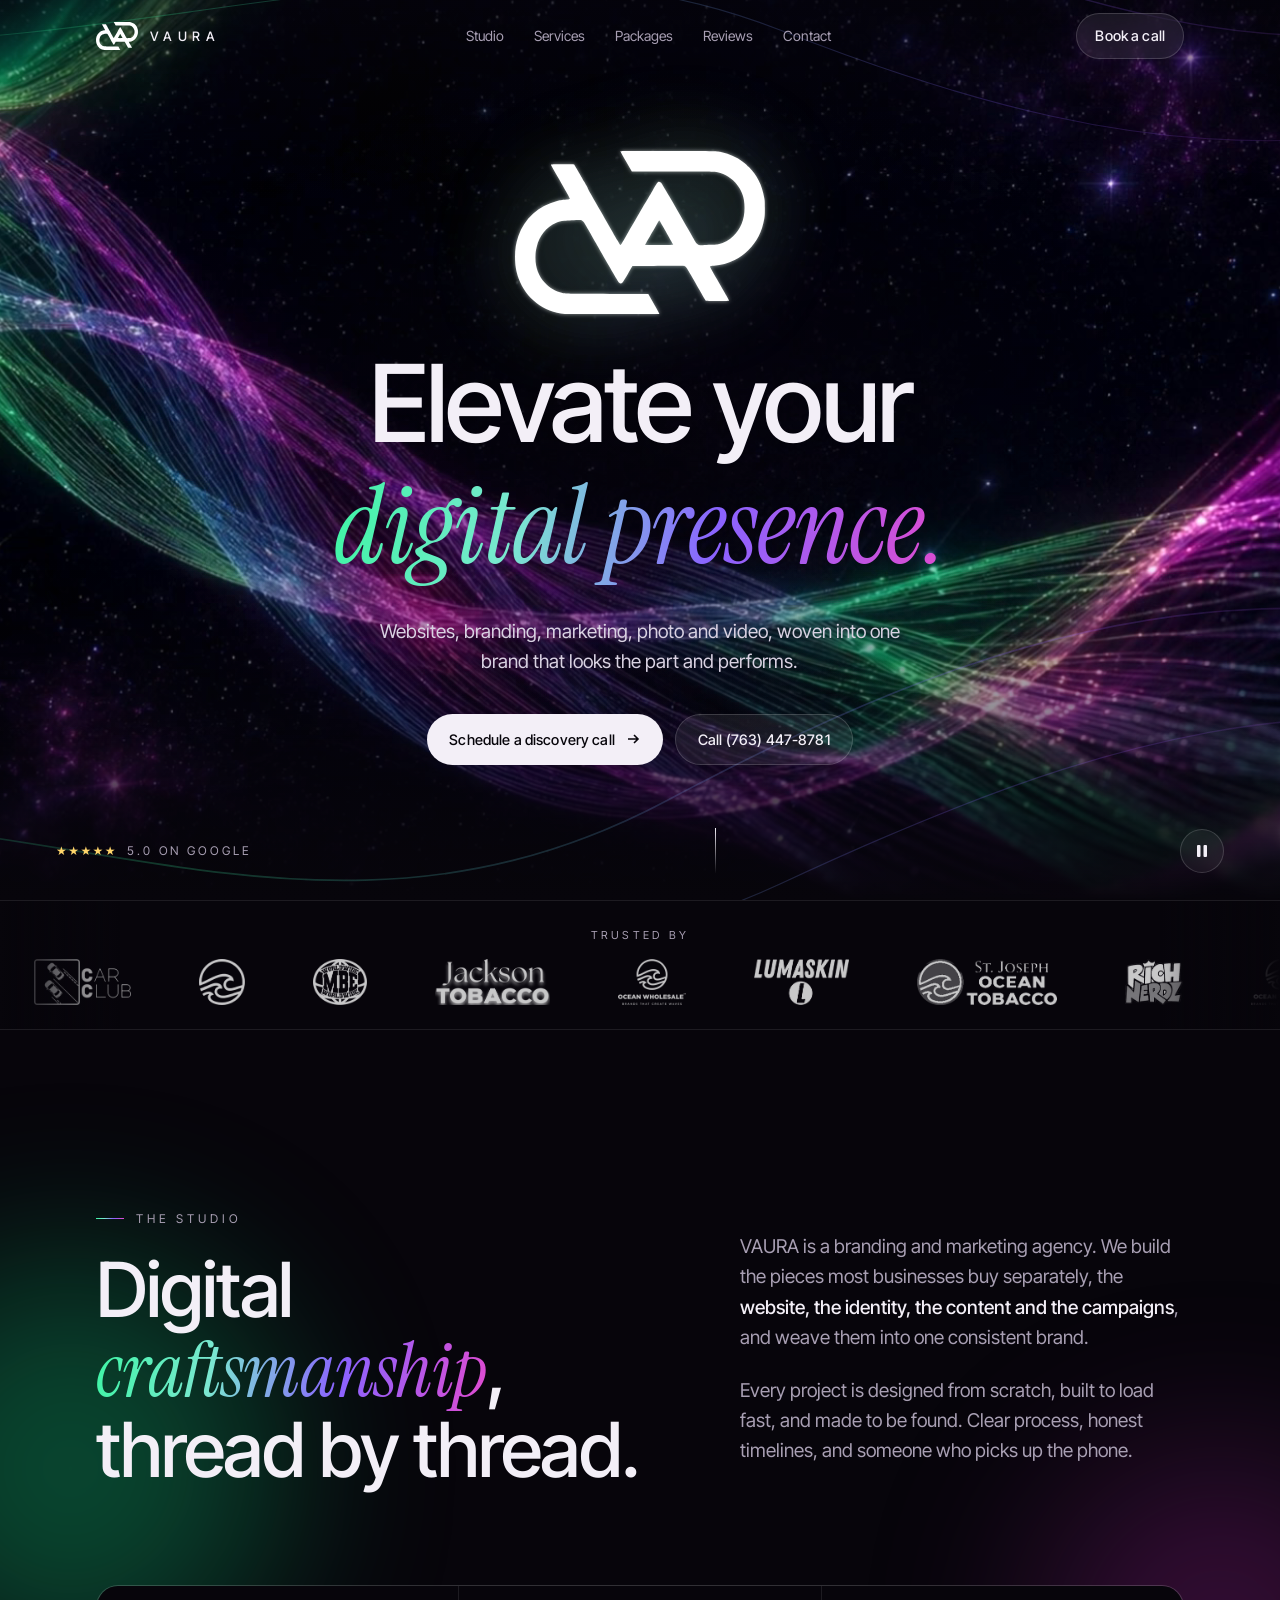
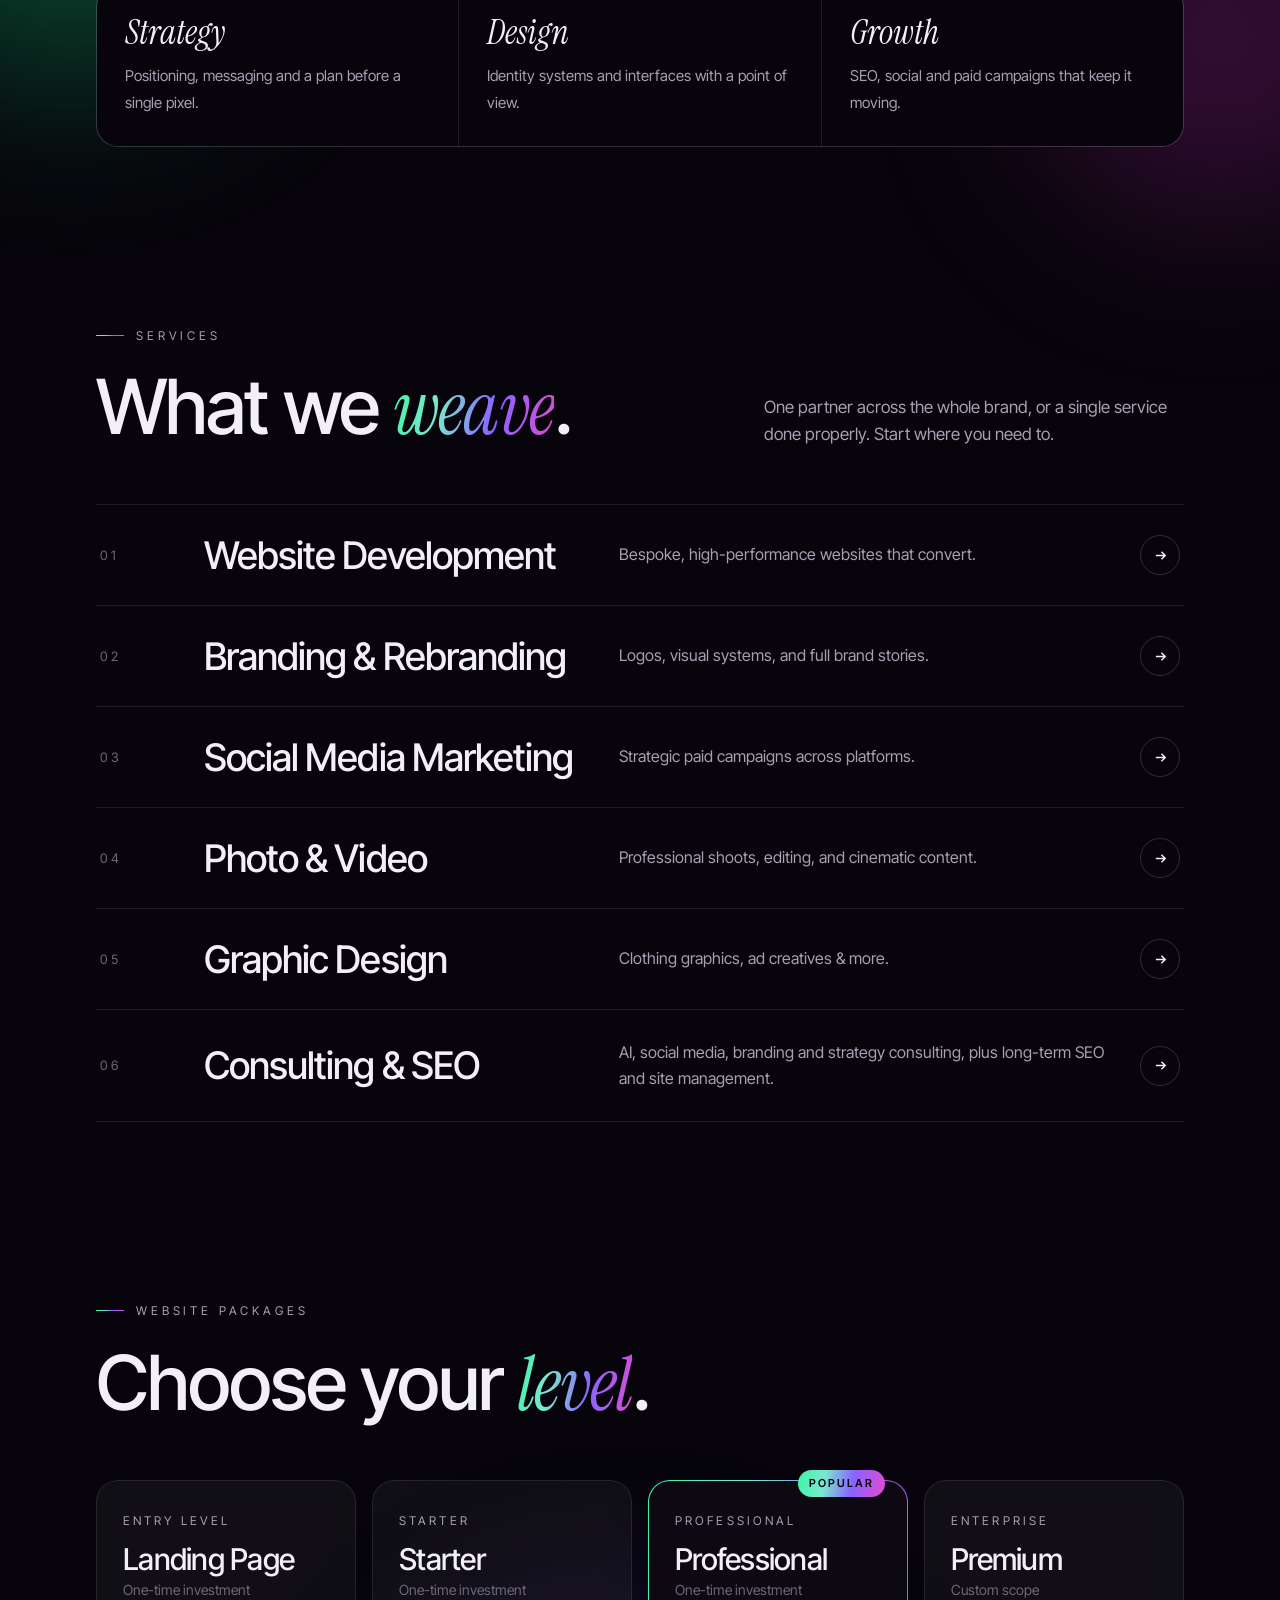
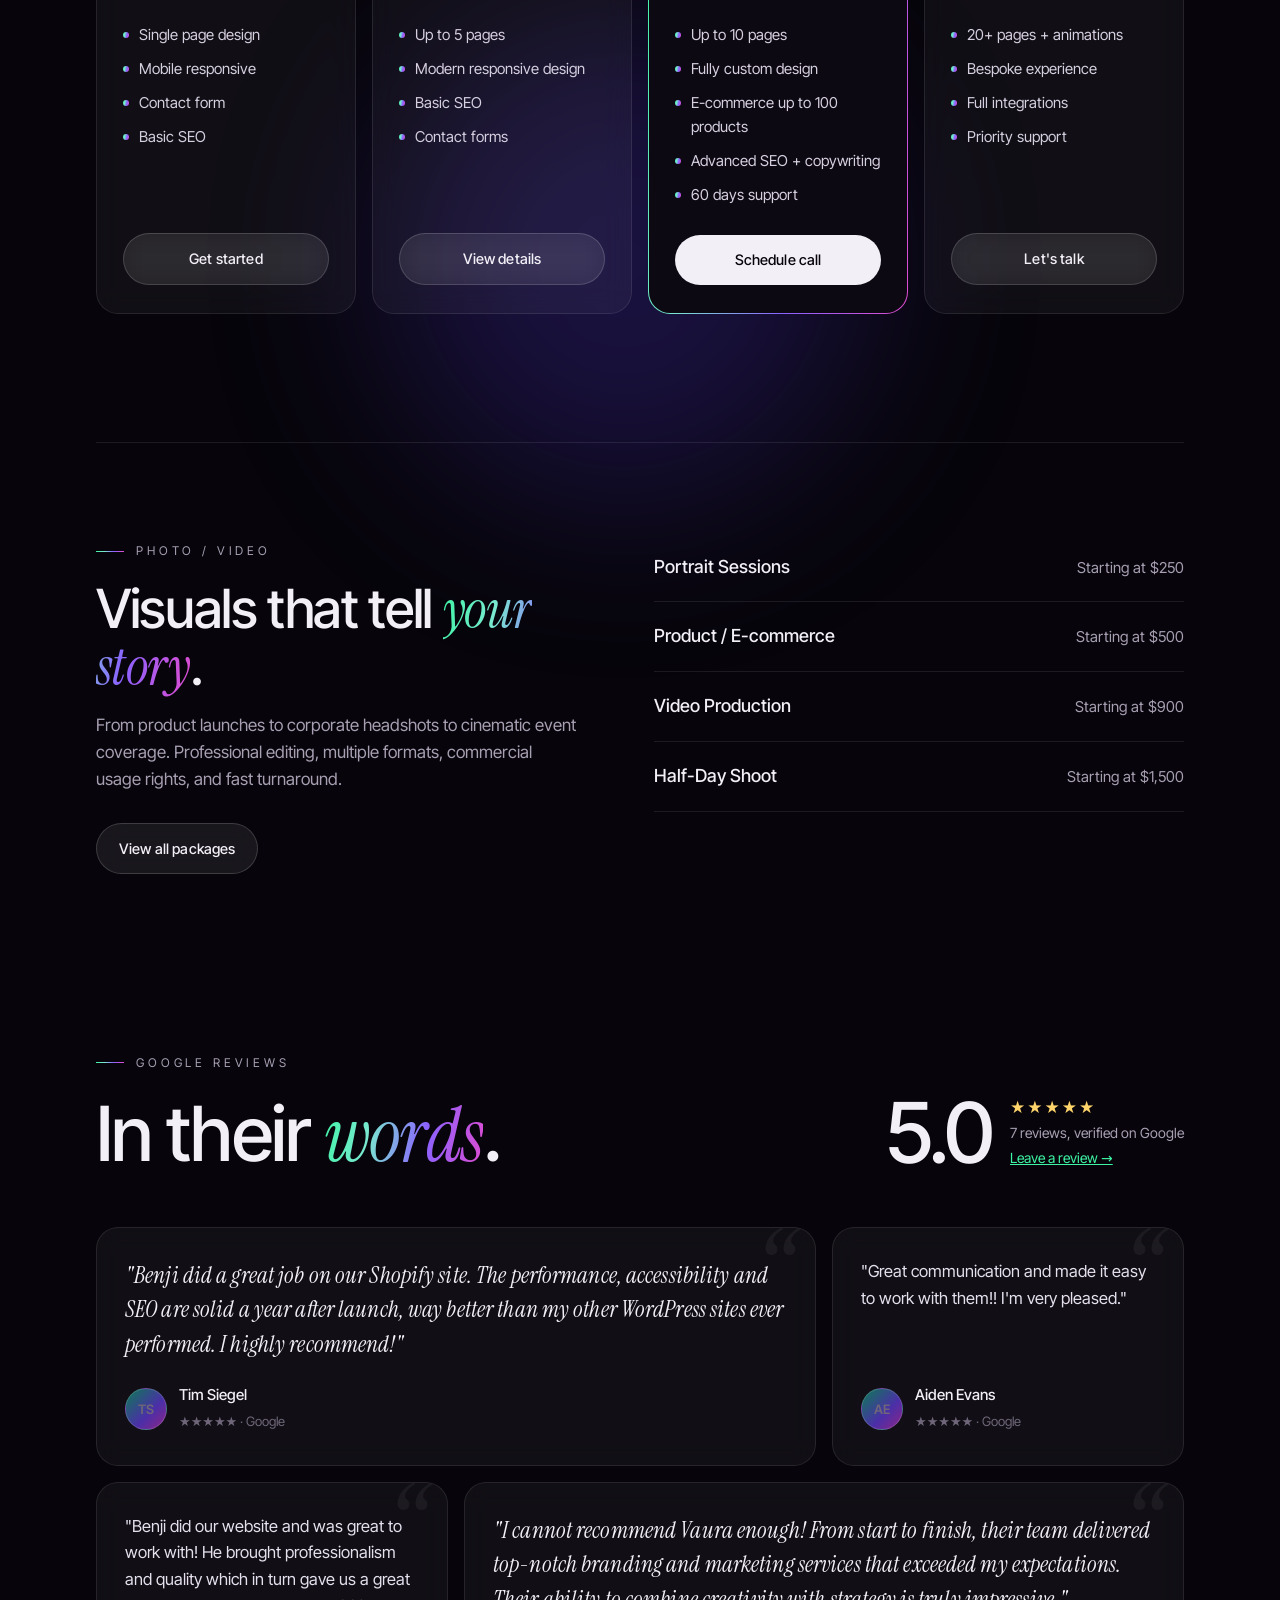
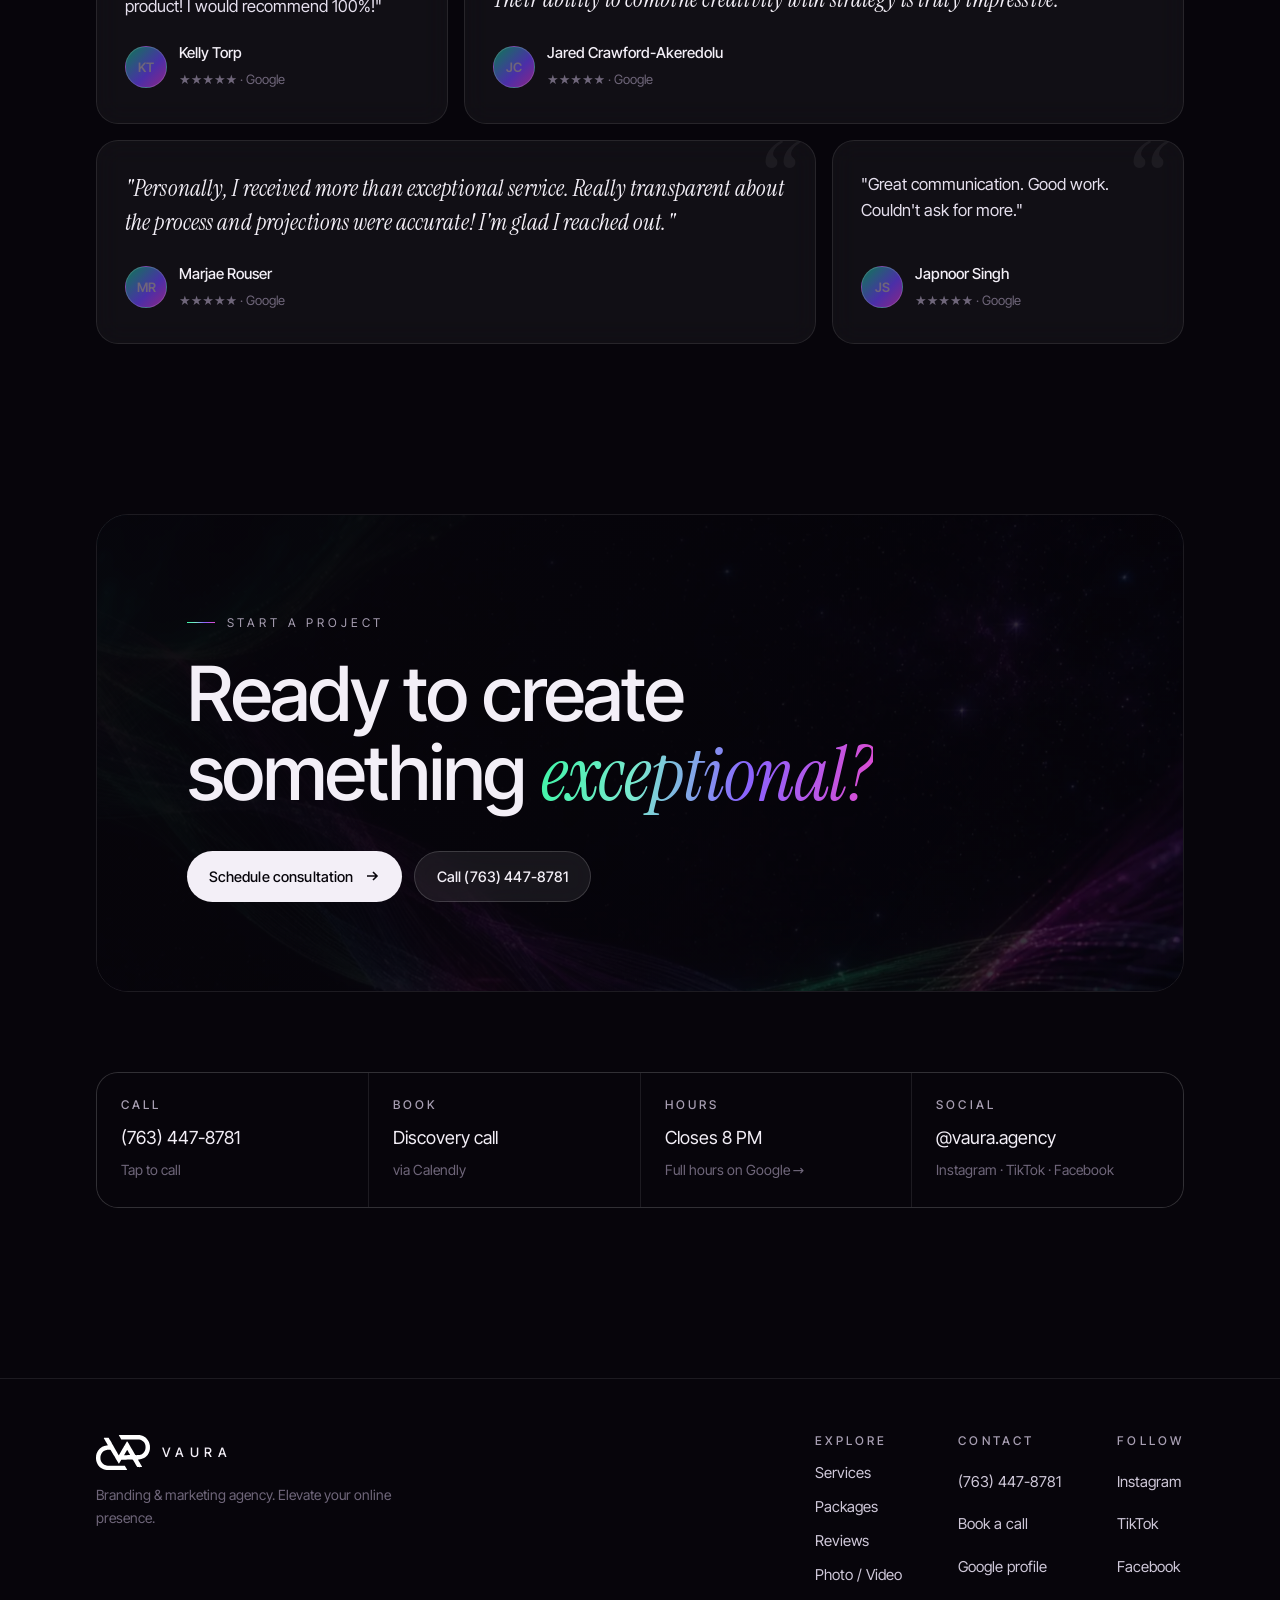
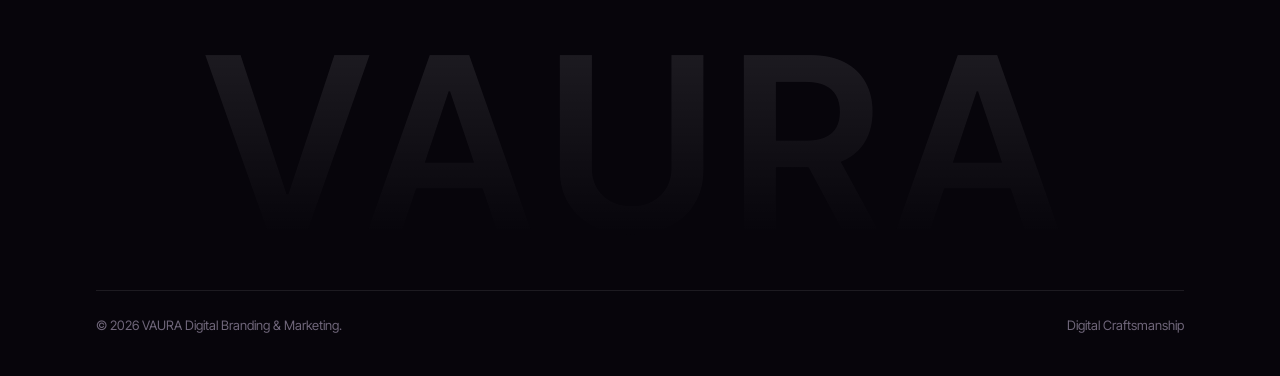
==== loom/index.html @ b0438e74 "Add VAURA loom concept at /loom (Higgsfield aurora-weave hero) New one-page concept: Kling 3.0 seaml" ====
<!doctype html>
<html lang="en">
<head>
<meta charset="utf-8">
<meta name="viewport" content="width=device-width, initial-scale=1, viewport-fit=cover">
<title>VAURA | Branding & Marketing Agency · Websites, Branding, Photo & Video</title>
<meta name="description" content="VAURA is a branding and marketing agency crafting premium websites, brand identities, social media marketing, photo and video. Rated 5.0 on Google. Book a discovery call.">
<link rel="canonical" href="https://vauraagency.com/loom/">
<meta name="robots" content="noindex, follow">
<meta name="theme-color" content="#07050b">
<meta name="color-scheme" content="dark">
<link rel="icon" href="favicon.svg" type="image/svg+xml">
<link rel="apple-touch-icon" href="assets/apple-touch-icon.png">

<meta property="og:type" content="website">
<meta property="og:site_name" content="VAURA">
<meta property="og:title" content="VAURA | Digital Craftsmanship">
<meta property="og:description" content="Websites, branding, marketing, photo and video, woven into one brand. Rated 5.0 on Google.">
<meta property="og:url" content="https://vauraagency.com/loom/">
<meta property="og:image" content="https://vauraagency.com/loom/assets/og.jpg">
<meta property="og:image:width" content="1200">
<meta property="og:image:height" content="630">
<meta property="og:image:alt" content="The VAURA monogram over threads of woven aurora light">
<meta name="twitter:card" content="summary_large_image">
<meta name="twitter:title" content="VAURA | Digital Craftsmanship">
<meta name="twitter:description" content="Websites, branding, marketing, photo and video, woven into one brand.">
<meta name="twitter:image" content="https://vauraagency.com/loom/assets/og.jpg">

<link rel="preload" as="image" href="assets/poster.webp" fetchpriority="high">
<link rel="preload" as="font" type="font/woff2" href="fonts/inter-tight-latin-500-normal.woff2" crossorigin>
<link rel="preload" as="font" type="font/woff2" href="fonts/instrument-serif-latin-400-italic.woff2" crossorigin>

<script type="application/ld+json">
{
  "@context": "https://schema.org",
  "@type": "ProfessionalService",
  "name": "VAURA | Branding & Marketing Agency",
  "alternateName": "VAURA Digital Craftsmanship",
  "url": "https://vauraagency.com/",
  "image": "https://vauraagency.com/loom/assets/og.jpg",
  "logo": "https://vauraagency.com/loom/assets/mark.svg",
  "telephone": "+1-763-447-8781",
  "description": "Branding and marketing agency: website development, branding and rebranding, social media marketing, photo and video, and consulting.",
  "aggregateRating": { "@type": "AggregateRating", "ratingValue": "5.0", "reviewCount": "7" },
  "sameAs": [
    "https://www.instagram.com/vaura.agency",
    "https://www.facebook.com/vaura.agency",
    "https://www.tiktok.com/@vaura.agency"
  ],
  "hasOfferCatalog": {
    "@type": "OfferCatalog",
    "name": "Services",
    "itemListElement": [
      {"@type":"Offer","itemOffered":{"@type":"Service","name":"Website Development"}},
      {"@type":"Offer","itemOffered":{"@type":"Service","name":"Branding & Rebranding"}},
      {"@type":"Offer","itemOffered":{"@type":"Service","name":"Social Media Marketing"}},
      {"@type":"Offer","itemOffered":{"@type":"Service","name":"Photo & Video"}},
      {"@type":"Offer","itemOffered":{"@type":"Service","name":"Consulting (AI, Social Media, Branding, Strategy)"}}
    ]
  }
}
</script>

<style>
@font-face{font-family:"Inter Tight";font-style:normal;font-weight:300;font-display:swap;src:url(fonts/inter-tight-latin-300-normal.woff2) format("woff2")}
@font-face{font-family:"Inter Tight";font-style:normal;font-weight:400;font-display:swap;src:url(fonts/inter-tight-latin-400-normal.woff2) format("woff2")}
@font-face{font-family:"Inter Tight";font-style:normal;font-weight:500;font-display:swap;src:url(fonts/inter-tight-latin-500-normal.woff2) format("woff2")}
@font-face{font-family:"Inter Tight";font-style:normal;font-weight:600;font-display:swap;src:url(fonts/inter-tight-latin-600-normal.woff2) format("woff2")}
@font-face{font-family:"Instrument Serif";font-style:italic;font-weight:400;font-display:swap;src:url(fonts/instrument-serif-latin-400-italic.woff2) format("woff2")}
:root{
  --ink:#07050b;
  --ink-2:#0d0912;
  --plum:#1b0c22;
  --line:rgba(255,255,255,.09);
  --line-2:rgba(255,255,255,.16);
  --glass:rgba(255,255,255,.045);
  --glass-2:rgba(255,255,255,.075);
  --text:#f3eff7;
  --muted:#a89fb3;
  --dim:#6f667a;
  --green:#3df5a4;
  --green-deep:#0fbf74;
  --magenta:#e04bd0;
  --violet:#8a63ff;
  --weave:linear-gradient(100deg,var(--green) 0%,#7ae8d0 30%,var(--violet) 62%,var(--magenta) 100%);
  --sans:"Inter Tight",system-ui,-apple-system,"Segoe UI",sans-serif;
  --serif:"Instrument Serif",Georgia,serif;
  --r:22px;
  --pad:clamp(16px,4.5vw,56px);
  --max:1200px;
  --ease:cubic-bezier(.2,.7,.1,1);
}
*,*::before,*::after{box-sizing:border-box}
html{-webkit-text-size-adjust:100%;scroll-behavior:smooth;overflow-x:clip}
body{margin:0;background:var(--ink);color:var(--text);font-family:var(--sans);font-size:17px;line-height:1.6;overflow-x:hidden;-webkit-font-smoothing:antialiased}
img,svg,video{display:block;max-width:100%}
a{color:inherit}
:focus-visible{outline:2px solid var(--green);outline-offset:3px;border-radius:6px}
.skip{position:absolute;left:-999px;top:8px;background:var(--text);color:var(--ink);padding:10px 14px;border-radius:10px;z-index:100}
.skip:focus{left:8px}
.wrap{max-width:var(--max);margin:0 auto;padding:0 var(--pad)}
.eyebrow{font-size:12px;letter-spacing:.32em;text-transform:uppercase;color:var(--muted);display:inline-flex;align-items:center;gap:12px}
.eyebrow::before{content:"";width:28px;height:1px;background:var(--weave)}
h1,h2,h3{font-weight:500;letter-spacing:-.025em;line-height:1.04;margin:0}
h2{font-size:clamp(38px,6vw,76px)}
em.s{font-family:var(--serif);font-style:italic;font-weight:400;letter-spacing:-.01em}
.grad{background:var(--weave);-webkit-background-clip:text;background-clip:text;color:transparent}

/* ---------- nav ---------- */
.nav{position:fixed;inset:0 0 auto;z-index:50;transition:background .4s,backdrop-filter .4s,border-color .4s;border-bottom:1px solid transparent}
.nav.solid{background:rgba(7,5,11,.62);backdrop-filter:blur(18px) saturate(140%);-webkit-backdrop-filter:blur(18px) saturate(140%);border-color:var(--line)}
.nav .wrap{display:flex;align-items:center;justify-content:space-between;height:72px}
.brand{display:flex;align-items:center;gap:12px;text-decoration:none}
.brand img{width:42px;height:auto}
.brand span{font-size:13px;letter-spacing:.42em;font-weight:500}
.nav ul{display:flex;gap:30px;list-style:none;margin:0;padding:0}
.nav ul a{text-decoration:none;font-size:14px;color:var(--muted);transition:color .2s}
.nav ul a:hover{color:var(--text)}
.btn{display:inline-flex;align-items:center;gap:10px;padding:13px 22px;border-radius:999px;text-decoration:none;font-size:14.5px;font-weight:500;letter-spacing:.01em;transition:transform .3s var(--ease),box-shadow .3s,background .3s;white-space:nowrap;min-height:44px}
.btn-solid{background:var(--text);color:var(--ink)}
.btn-solid:hover{transform:translateY(-2px);box-shadow:0 10px 40px -10px rgba(61,245,164,.6)}
.btn-glass{background:var(--glass-2);border:1px solid var(--line-2);backdrop-filter:blur(12px);-webkit-backdrop-filter:blur(12px)}
.btn-glass:hover{background:rgba(255,255,255,.12);transform:translateY(-2px)}
.btn svg{width:16px;height:16px}
.nav .btn{padding:10px 18px}
@media (max-width:860px){.nav ul{display:none}}

/* ---------- hero ---------- */
.hero{position:relative;height:100svh;min-height:620px;overflow:hidden;isolation:isolate}
.layer{position:absolute;inset:0;will-change:transform}
.layer-back{inset:-12% 0 -12% 0}
.layer-back video,.layer-back .poster{transition:opacity 1.2s;position:absolute;inset:0;width:100%;height:100%;object-fit:cover}
.layer-back .poster{transition:opacity 1.2s;background:#07050b url(assets/poster.webp) center/cover no-repeat}
.hero::after{content:"";position:absolute;inset:0;z-index:2;pointer-events:none;
  background:
   radial-gradient(ellipse 60% 55% at 50% 46%,rgba(7,5,11,.55),transparent 70%),
   linear-gradient(180deg,rgba(7,5,11,.55) 0%,transparent 22%,transparent 62%,var(--ink) 100%)}
.layer-front{z-index:3;pointer-events:none;inset:-20% -5%}
.layer-front svg{width:100%;height:100%;mix-blend-mode:screen}
.layer-front path{fill:none;stroke-linecap:round}
.layer-front .base{opacity:.22}
.layer-front .pulse{stroke-dasharray:70 1930;animation:flow 14s linear infinite;opacity:.9}
.layer-front .pulse:not(.core){opacity:.55}
@keyframes flow{from{stroke-dashoffset:2000}to{stroke-dashoffset:0}}
.layer-mid{z-index:4;display:grid;place-items:center;text-align:center;padding:96px var(--pad) 80px}
.hero-inner{max-width:900px}
.mark{width:clamp(150px,22vw,250px);margin:0 auto 34px;filter:drop-shadow(0 0 40px rgba(122,232,208,.25)) drop-shadow(0 0 2px rgba(255,255,255,.6))}
.mark path{fill:#fff}
.hero h1{font-size:clamp(46px,8.4vw,112px);font-weight:500}
.hero h1 .line{display:block;overflow:hidden;padding-bottom:.08em}
.hero h1 .line>span{display:inline-block;transform:translateY(105%);animation:rise 1.2s var(--ease) forwards}
.hero h1 .line:nth-child(2)>span{animation-delay:.14s}
@keyframes rise{to{transform:none}}
.hero p.lede{margin:26px auto 36px;max-width:560px;color:#d9d2e2;font-size:clamp(16px,1.6vw,19px);opacity:0;animation:fade 1s .6s var(--ease) forwards}
.hero .ctas{display:flex;gap:12px;justify-content:center;flex-wrap:wrap;opacity:0;animation:fade 1s .8s var(--ease) forwards}
.mark{opacity:0;animation:fade 1.4s .1s var(--ease) forwards}
@keyframes fade{from{opacity:0;transform:translateY(14px)}to{opacity:1;transform:none}}
.hero-meta{position:absolute;z-index:5;left:0;right:0;bottom:26px;display:flex;justify-content:space-between;align-items:center;padding:0 var(--pad);font-size:12px;letter-spacing:.24em;text-transform:uppercase;color:var(--muted)}
.rating-chip{display:inline-flex;gap:10px;align-items:center;text-decoration:none}
.stars{color:#ffd56b;letter-spacing:.12em}
.vtoggle{background:var(--glass);border:1px solid var(--line-2);color:var(--text);border-radius:999px;width:44px;height:44px;display:grid;place-items:center;cursor:pointer;backdrop-filter:blur(10px);-webkit-backdrop-filter:blur(10px)}
.vtoggle svg{width:14px;height:14px}
.scrollcue{width:1px;height:46px;background:linear-gradient(var(--text),transparent);animation:cue 2.4s ease-in-out infinite;transform-origin:top}
@keyframes cue{0%{transform:scaleY(0)}50%{transform:scaleY(1)}100%{transform:scaleY(1);opacity:0}}
@media (max-width:640px){.hero-meta .scrollcue{display:none}}

/* ---------- marquee ---------- */
.partners{border-block:1px solid var(--line);padding:26px 0 24px;overflow:hidden;position:relative}
.partners::before,.partners::after{content:"";position:absolute;top:0;bottom:0;width:120px;z-index:2}
.partners::before{left:0;background:linear-gradient(90deg,var(--ink),transparent)}
.partners::after{right:0;background:linear-gradient(-90deg,var(--ink),transparent)}
.track{display:flex;width:max-content;animation:marq 42s linear infinite}
.track img{height:46px;width:auto;margin:0 34px;opacity:.78;transition:opacity .3s;flex:none}
.track img:hover{opacity:1}
.track .dup{display:flex;align-items:center}
.track{align-items:center}
@media (max-width:640px){.track img{height:34px;margin:0 22px}}
@keyframes marq{to{transform:translateX(-50%)}}
.partners .label{display:block;text-align:center;margin-bottom:14px;font-size:11px;letter-spacing:.3em;text-transform:uppercase;color:var(--muted);z-index:3}

/* ---------- sections ---------- */
section{position:relative;overflow-x:clip}
.sec{padding:clamp(96px,14vw,170px) 0}
.orb{position:absolute;border-radius:50%;filter:blur(90px);opacity:.35;pointer-events:none;z-index:-1;will-change:transform}
.orb.g{background:var(--green-deep)}
.orb.m{background:#8b1f86}
.orb.v{background:#3d2a9e}

.about-grid{display:grid;grid-template-columns:1.25fr 1fr;gap:clamp(40px,7vw,110px);align-items:end}
.about h2{margin-top:22px}
.about p{color:var(--muted);font-size:clamp(17px,1.5vw,19px);margin:0 0 22px}
.about p strong{color:var(--text);font-weight:500}
.pillars{display:grid;grid-template-columns:repeat(3,1fr);gap:1px;background:var(--line);border:1px solid var(--line);border-radius:var(--r);overflow:hidden;margin-top:clamp(56px,8vw,96px)}
.pillar{background:var(--ink);padding:30px 28px}
.pillar b{display:block;font-family:var(--serif);font-style:italic;font-weight:400;font-size:34px;line-height:1;margin-bottom:12px}
.pillar span{color:var(--muted);font-size:15px}
@media (max-width:860px){.about-grid{grid-template-columns:1fr}.pillars{grid-template-columns:1fr}}

/* services */
.svc-head{display:flex;justify-content:space-between;align-items:end;gap:30px;flex-wrap:wrap;margin-bottom:56px}
.svc-head p{max-width:420px;color:var(--muted);margin:0}
.svc-list{list-style:none;margin:0;padding:0;border-top:1px solid var(--line)}
.svc{display:grid;grid-template-columns:80px 1.1fr 1.4fr 40px;gap:24px;align-items:center;padding:30px 4px;border-bottom:1px solid var(--line);position:relative;transition:padding .45s var(--ease)}
.svc::before{content:"";position:absolute;inset:0;background:linear-gradient(90deg,rgba(61,245,164,.08),rgba(138,99,255,.06),rgba(224,75,208,.08));opacity:0;transition:opacity .45s}
.svc:hover::before{opacity:1}
.svc:hover{padding-left:18px}
.svc .n{font-size:13px;color:var(--dim);letter-spacing:.2em}
.svc h3{font-size:clamp(24px,3vw,38px)}
.svc p{margin:0;color:var(--muted);font-size:16px}
.svc .ar{width:40px;height:40px;border-radius:50%;border:1px solid var(--line-2);display:grid;place-items:center;transition:background .3s,transform .45s var(--ease)}
.svc:hover .ar{background:var(--text);color:var(--ink);transform:rotate(-45deg)}
.svc .ar svg{width:15px;height:15px}
@media (max-width:760px){.svc{grid-template-columns:44px 1fr;gap:6px 14px}.svc p{grid-column:2}.svc .ar{display:none}}

/* packages */
.pkgs{display:grid;grid-template-columns:repeat(4,1fr);gap:16px;margin-top:56px}
.pkg{position:relative;border-radius:var(--r);padding:30px 26px 28px;background:var(--glass);border:1px solid var(--line);backdrop-filter:blur(14px);-webkit-backdrop-filter:blur(14px);display:flex;flex-direction:column;transition:transform .5s var(--ease),border-color .4s}
.pkg:hover{transform:translateY(-6px);border-color:var(--line-2)}
.pkg.pop{border-color:transparent;background:linear-gradient(var(--ink-2),var(--ink-2)) padding-box,var(--weave) border-box;border:1px solid transparent}
.pkg .tier{font-size:12px;letter-spacing:.26em;text-transform:uppercase;color:var(--muted)}
.pkg h3{font-size:30px;margin:14px 0 4px}
.pkg .terms{font-size:14px;color:var(--dim);margin-bottom:22px}
.pkg ul{list-style:none;margin:0 0 28px;padding:0;display:grid;gap:10px;font-size:15px;color:#d6cfe0}
.pkg li{display:flex;gap:10px}
.pkg li::before{content:"";flex:none;width:6px;height:6px;margin-top:9px;border-radius:50%;background:var(--weave)}
.pkg .btn{margin-top:auto;justify-content:center}
.badge{position:absolute;top:-11px;right:22px;background:var(--weave);color:var(--ink);font-size:11px;font-weight:600;letter-spacing:.18em;padding:5px 11px;border-radius:999px}
@media (max-width:1000px){.pkgs{grid-template-columns:repeat(2,1fr)}}
@media (max-width:560px){.pkgs{grid-template-columns:1fr}}

.photo{display:grid;grid-template-columns:1fr 1.1fr;gap:clamp(30px,6vw,90px);align-items:start;margin-top:clamp(80px,10vw,130px);padding-top:clamp(60px,8vw,90px);border-top:1px solid var(--line)}
.photo h3{font-size:clamp(32px,4.4vw,54px)}
.photo p{color:var(--muted)}
.rate{list-style:none;margin:0;padding:0}
.rate li{display:flex;justify-content:space-between;align-items:baseline;gap:20px;padding:20px 0;border-bottom:1px solid var(--line);font-size:18px}
.rate li span:last-child{color:var(--muted);font-size:15px;white-space:nowrap}
.rate li b{font-weight:500;color:var(--text)}
@media (max-width:860px){.photo{grid-template-columns:1fr}}

/* reviews */
.rev-head{display:flex;justify-content:space-between;align-items:end;gap:30px;flex-wrap:wrap;margin-bottom:52px}
.score{display:flex;align-items:center;gap:18px}
.score .big{font-size:clamp(56px,7vw,84px);font-weight:500;letter-spacing:-.04em;line-height:1}
.score small{display:block;color:var(--muted);font-size:14px}
.reviews{display:grid;grid-template-columns:repeat(3,1fr);gap:16px}
.review{margin:0;border-radius:var(--r);padding:30px 28px;background:var(--glass);border:1px solid var(--line);backdrop-filter:blur(14px);-webkit-backdrop-filter:blur(14px);display:flex;flex-direction:column;gap:22px;position:relative;overflow:hidden;transition:transform .5s var(--ease),border-color .4s}
.review:hover{transform:translateY(-5px);border-color:var(--line-2)}
.review::before{content:"\201C";position:absolute;right:20px;top:-6px;font-family:var(--serif);font-size:120px;line-height:1;color:rgba(255,255,255,.05)}
.review blockquote{margin:0;font-size:16.5px;line-height:1.62;color:#e6e0ee}
.review.feat blockquote{font-size:clamp(19px,1.8vw,23px);line-height:1.5;font-family:var(--serif);letter-spacing:.005em;color:var(--text)}
.review figcaption{margin-top:auto;display:flex;align-items:center;gap:12px}
.av{width:42px;height:42px;border-radius:50%;display:grid;place-items:center;font-size:13px;font-weight:600;color:#fff;background:linear-gradient(135deg,#0d7a55,#4b2fa8 60%,#8c2585);border:1px solid var(--line-2)}
.review figcaption b{display:block;font-weight:500;font-size:15px}
.review figcaption span{font-size:13px;color:var(--dim)}
.review.feat{grid-column:span 2}
@media (max-width:980px){.reviews{grid-template-columns:repeat(2,1fr)}.review.feat{grid-column:span 2}}
@media (max-width:620px){.reviews{grid-template-columns:1fr}.review.feat{grid-column:auto}}

/* contact */
.contact{overflow:hidden}
.cta-card{position:relative;border-radius:calc(var(--r) + 10px);padding:clamp(40px,7vw,90px);overflow:hidden;border:1px solid var(--line);isolation:isolate}
.cta-card .bg{position:absolute;inset:-30% -5%;z-index:-1;background:url(assets/poster.webp) center/cover;opacity:.55;will-change:transform}
.cta-card::after{content:"";position:absolute;inset:0;z-index:-1;background:linear-gradient(120deg,rgba(7,5,11,.92) 25%,rgba(7,5,11,.55))}
.cta-card h2{max-width:780px}
.cta-row{display:flex;gap:12px;flex-wrap:wrap;margin-top:36px}
.info{display:grid;grid-template-columns:repeat(4,1fr);gap:1px;margin-top:clamp(56px,7vw,80px);background:var(--line);border:1px solid var(--line);border-radius:var(--r);overflow:hidden}
.info>div{background:var(--ink);padding:26px 24px}
.info h3{font-size:12px;letter-spacing:.26em;text-transform:uppercase;color:var(--muted);font-weight:500;margin-bottom:12px}
.info a,.info p{font-size:18px;margin:0;text-decoration:none;display:block}
.info a:hover{color:var(--green)}
.info .sub{font-size:14px;color:var(--dim);margin-top:6px}
.open{display:inline-flex;align-items:center;gap:8px}
.open i{width:8px;height:8px;border-radius:50%;background:var(--green);box-shadow:0 0 12px var(--green)}
@media (max-width:900px){.info{grid-template-columns:1fr 1fr}}
@media (max-width:520px){.info{grid-template-columns:1fr}}

/* footer */
footer{border-top:1px solid var(--line);padding:56px 0 calc(40px + env(safe-area-inset-bottom))}
.foot{display:flex;justify-content:space-between;gap:40px;flex-wrap:wrap;align-items:flex-start}
.foot .brand img{width:54px}
.foot p{color:var(--dim);font-size:14px;margin:14px 0 0;max-width:300px}
.foot nav{display:flex;gap:56px;flex-wrap:wrap}
.foot nav div{display:grid;gap:10px;font-size:15px}
.foot nav h3{font-size:12px;letter-spacing:.26em;text-transform:uppercase;color:var(--muted);font-weight:500;margin-bottom:4px}
.foot nav a{text-decoration:none;color:#cfc8d9}
.foot nav a:hover{color:var(--text)}
.legal{margin-top:48px;padding-top:24px;border-top:1px solid var(--line);display:flex;justify-content:space-between;gap:20px;flex-wrap:wrap;font-size:13px;color:var(--dim)}
.wordmark{font-size:clamp(70px,19vw,260px);font-weight:600;letter-spacing:.06em;line-height:.8;text-align:center;margin-top:60px;background:linear-gradient(180deg,rgba(255,255,255,.09),rgba(255,255,255,0));-webkit-background-clip:text;background-clip:text;color:transparent;user-select:none}

/* mobile carousels */
.dots{display:none}
@media (max-width:760px){
  .snap{display:flex!important;gap:14px;overflow-x:auto;scroll-snap-type:x mandatory;-webkit-overflow-scrolling:touch;scrollbar-width:none;margin-inline:calc(var(--pad) * -1);padding:14px var(--pad) 8px;scroll-padding-inline:var(--pad)}
  .snap::-webkit-scrollbar{display:none}
  .snap>*{flex:0 0 84%;scroll-snap-align:start;grid-column:auto!important}
  .snap>.rv{opacity:1;transform:none}
  .pkg:hover,.review:hover{transform:none}
  .dots{display:flex;justify-content:center;gap:8px;margin-top:18px}
  .dots button{width:8px;height:8px;border-radius:999px;border:0;padding:0;background:var(--line-2);transition:width .3s var(--ease),background .3s;cursor:pointer}
  .dots button[aria-current="true"]{width:26px;background:var(--weave)}
  .dots button::after{content:"";display:block;width:44px;height:44px;margin:-18px 0 0 -18px}
}

/* reveal */
.rv{opacity:0;transform:translateY(28px);transition:opacity 1s var(--ease),transform 1s var(--ease)}
.rv.in{opacity:1;transform:none}

/* mobile call bar */
.callbar{display:none}
@media (max-width:640px){
  .callbar{display:flex;position:fixed;left:12px;right:12px;bottom:calc(12px + env(safe-area-inset-bottom));z-index:60;gap:8px;padding:8px;border-radius:999px;background:rgba(13,9,18,.78);border:1px solid var(--line-2);backdrop-filter:blur(16px);-webkit-backdrop-filter:blur(16px);transform:translateY(140%);transition:transform .5s var(--ease)}
  .callbar.show{transform:none}
  .callbar a{flex:1;justify-content:center;padding:12px 10px;font-size:14px}
  .nav .btn{display:none}
  footer{padding-bottom:110px}
}

@media (prefers-reduced-motion:reduce){
  *,*::before,*::after{animation-duration:.001ms!important;animation-iteration-count:1!important;transition-duration:.001ms!important;scroll-behavior:auto!important}
  .hero h1 .line>span{transform:none}
  .mark,.hero p.lede,.hero .ctas{opacity:1}
  .rv{opacity:1;transform:none}
  .track{animation:none;flex-wrap:wrap;justify-content:center;width:auto}
  .layer,.orb,.cta-card .bg{transform:none!important}
}
</style>
</head>
<body>
<a class="skip" href="#main">Skip to content</a>

<header class="nav" id="nav">
  <div class="wrap">
    <a class="brand" href="#top" aria-label="VAURA home">
      <img src="assets/mark.svg" width="42" height="27" alt="">
      <span>VAURA</span>
    </a>
    <nav aria-label="Primary">
      <ul>
        <li><a href="#about">Studio</a></li>
        <li><a href="#services">Services</a></li>
        <li><a href="#packages">Packages</a></li>
        <li><a href="#reviews">Reviews</a></li>
        <li><a href="#contact">Contact</a></li>
      </ul>
    </nav>
    <a class="btn btn-glass" href="https://calendly.com/vaura/general-discovery" target="_blank" rel="noopener">Book a call</a>
  </div>
</header>

<main id="main">
<section class="hero" id="top" aria-label="Introduction">
  <div class="layer layer-back" data-depth="0.38">
    <div class="poster" aria-hidden="true"></div>
    <video id="heroVideo" muted loop playsinline preload="none" poster="assets/poster.webp"
      data-base="assets/hero" aria-hidden="true" tabindex="-1"></video>
  </div>

  <div class="layer layer-front" data-depth="-0.22" aria-hidden="true">
    <svg viewBox="0 0 1600 900" preserveAspectRatio="xMidYMid slice"><defs><linearGradient id="tg" x1="0" x2="1"><stop offset="0" stop-color="#3df5a4" stop-opacity="0"/><stop offset=".3" stop-color="#3df5a4"/><stop offset=".65" stop-color="#8a63ff"/><stop offset="1" stop-color="#e04bd0" stop-opacity="0"/></linearGradient><filter id="glow" x="-20%" y="-20%" width="140%" height="140%"><feGaussianBlur stdDeviation="3"/></filter></defs><path class="base" stroke="url(#tg)" stroke-width="1.2" d="M-50 760 C 300 620, 520 860, 820 700 S 1300 520, 1660 640"/><path class="pulse" filter="url(#glow)" stroke="#e9fff6" stroke-width="3.6" d="M-50 760 C 300 620, 520 860, 820 700 S 1300 520, 1660 640" style="animation-duration:14s"/><path class="pulse core" stroke="#fff" stroke-width="1.2" d="M-50 760 C 300 620, 520 860, 820 700 S 1300 520, 1660 640" style="animation-duration:14s"/><path class="base" stroke="url(#tg)" stroke-width="0.9" d="M-50 820 C 260 700, 600 900, 900 760 S 1360 600, 1660 720"/><path class="pulse" filter="url(#glow)" stroke="#e9fff6" stroke-width="2.7" d="M-50 820 C 260 700, 600 900, 900 760 S 1360 600, 1660 720" style="animation-duration:19s;animation-direction:reverse"/><path class="pulse core" stroke="#fff" stroke-width="0.9" d="M-50 820 C 260 700, 600 900, 900 760 S 1360 600, 1660 720" style="animation-duration:19s;animation-direction:reverse"/><path class="base" stroke="url(#tg)" stroke-width="0.8" d="M-50 120 C 340 240, 620 40, 900 150 S 1350 260, 1660 120"/><path class="pulse" filter="url(#glow)" stroke="#e9fff6" stroke-width="2.4" d="M-50 120 C 340 240, 620 40, 900 150 S 1350 260, 1660 120" style="animation-duration:23s"/><path class="pulse core" stroke="#fff" stroke-width="0.8" d="M-50 120 C 340 240, 620 40, 900 150 S 1350 260, 1660 120" style="animation-duration:23s"/><path class="base" stroke="url(#tg)" stroke-width="1" d="M-50 60 C 300 180, 700 -20, 1000 90 S 1400 160, 1660 40"/><path class="pulse" filter="url(#glow)" stroke="#e9fff6" stroke-width="3.0" d="M-50 60 C 300 180, 700 -20, 1000 90 S 1400 160, 1660 40" style="animation-duration:17s;animation-direction:reverse"/><path class="pulse core" stroke="#fff" stroke-width="1.0" d="M-50 60 C 300 180, 700 -20, 1000 90 S 1400 160, 1660 40" style="animation-duration:17s;animation-direction:reverse"/></svg>
  </div>

  <div class="layer layer-mid" data-depth="0.16" data-fade>
    <div class="hero-inner">
      <svg class="mark" viewBox="0 0 1055 689" role="img" aria-label="VAURA monogram"><path fill-rule="evenodd" d="M210.5 687.9C121.6 680.4 45.3 622.3 15.7 539.5C4.4 507.9 0.2 482.1 0.1 445.5C0.1 413.1 4.2 387.7 13.9 359.5C39.8 284.9 99.5 230.7 177.5 211.0C189.1 208.1 194.7 207.3 219.0 205.0C225.8 204.3 231.0 203.4 231.8 202.6C233.1 201.3 217.1 172.6 158.8 71.8C154.4 64.2 151.1 57.6 151.5 57.0C152.2 55.8 247.8 55.6 249.7 56.8C250.5 57.3 278.7 105.7 292.3 130.0C293.3 131.9 297.1 138.6 300.7 144.8C304.2 151.0 307.5 157.4 308.0 159.1C308.5 160.8 315.2 173.0 322.9 186.3C341.6 218.8 417.7 351.4 432.0 376.7C438.3 387.9 444.0 397.0 444.7 397.0C446.4 397.0 449.5 392.0 472.5 352.0C490.0 321.5 510.7 285.8 525.0 261.5C527.6 257.1 535.5 243.6 542.5 231.5C549.5 219.4 556.6 207.6 558.2 205.4C559.8 203.1 569.8 186.2 580.4 167.9C601.4 131.6 603.1 129.3 610.0 130.4C612.0 130.7 614.7 132.3 616.7 134.2C618.4 136.0 634.2 162.2 651.6 192.5C693.4 265.1 731.1 330.8 748.3 361.0C755.9 374.5 763.7 387.4 765.6 389.6C767.4 391.9 771.1 394.8 773.7 396.0C778.2 398.1 779.3 398.2 792.5 397.6C800.2 397.2 815.7 396.5 827.0 396.0C838.3 395.5 850.0 394.7 853.0 394.1C866.3 391.7 873.5 389.6 882.7 385.4C884.4 384.6 886.1 384.0 886.4 384.0C886.7 384.0 890.8 381.7 895.6 379.0C931.4 358.4 957.9 319.3 965.6 275.5C969.5 253.6 969.7 229.7 966.0 206.5C961.9 180.6 948.4 153.6 929.4 133.2C905.9 107.9 876.0 92.2 843.0 88.0C838.5 87.4 767.3 87.0 664.3 87.0L493.1 87.0L469.4 45.4C456.4 22.5 445.5 2.9 445.3 1.9C444.8 -0.0 447.6 -0.0 644.6 0.3C859.7 0.6 849.2 0.4 873.0 5.6C904.3 12.4 936.6 26.8 961.0 44.9C972.2 53.2 973.4 54.4 987.0 68.0C1021.9 102.8 1041.9 143.2 1052.2 199.5C1054.1 210.1 1054.4 215.1 1054.4 242.0C1054.4 269.3 1054.2 273.8 1052.2 285.2C1042.2 341.6 1021.0 383.4 984.4 419.1C965.3 437.6 949.8 448.7 927.0 460.1C897.9 474.6 870.4 482.1 839.6 484.1C829.4 484.7 824.1 485.5 823.2 486.4C822.0 487.5 826.8 496.4 853.1 542.1C900.1 623.9 904.0 630.8 904.0 631.9C904.0 633.2 807.2 633.5 805.4 632.2C804.4 631.5 777.6 585.4 742.4 523.5C733.7 508.1 725.2 494.0 723.6 492.2C722.0 490.4 718.8 487.9 716.6 486.7C711.8 484.2 721.1 484.4 585.5 484.8L495.5 485.0L488.6 497.3C468.1 533.6 457.1 551.9 453.8 555.2C448.5 560.5 443.9 560.5 438.7 555.2C435.6 552.0 391.5 476.6 351.5 406.0C328.4 365.1 295.7 308.5 292.2 303.1C288.1 297.0 282.3 292.3 277.4 291.4C272.6 290.5 222.7 292.7 208.0 294.5C193.4 296.2 184.4 298.5 174.0 302.9C132.6 320.6 102.7 357.6 91.6 404.9C87.7 421.6 87.0 427.0 86.4 442.8C84.6 488.3 98.1 527.0 126.0 556.3C148.2 579.7 170.3 592.5 200.5 599.4C214.2 602.5 237.3 603.0 400.0 603.0L562.5 603.0L585.9 644.1C598.7 666.7 609.5 686.1 609.7 687.1C610.2 689.0 606.3 689.0 415.4 688.9C308.2 688.8 216.0 688.3 210.5 687.9ZM668.0 396.0C668.0 395.0 616.8 305.4 611.3 296.6C608.3 292.0 609.7 290.4 596.3 313.6C559.1 378.3 549.3 395.6 549.7 396.2C550.4 397.4 668.0 397.2 668.0 396.0Z"/></svg>
      <h1>
        <span class="line"><span>Elevate your</span></span>
        <span class="line"><span><em class="s grad">digital presence.</em></span></span>
      </h1>
      <p class="lede">Websites, branding, marketing, photo and video, woven into one brand that looks the part and performs.</p>
      <div class="ctas">
        <a class="btn btn-solid" href="https://calendly.com/vaura/general-discovery" target="_blank" rel="noopener">Schedule a discovery call
          <svg viewBox="0 0 16 16" fill="none" stroke="currentColor" stroke-width="1.6" aria-hidden="true"><path d="M3 8h10M9 4l4 4-4 4"/></svg></a>
        <a class="btn btn-glass" href="tel:+17634478781">Call (763) 447-8781</a>
      </div>
    </div>
  </div>

  <div class="hero-meta">
    <a class="rating-chip" href="#reviews"><span class="stars" aria-hidden="true">★★★★★</span> 5.0 on Google</a>
    <div class="scrollcue" aria-hidden="true"></div>
    <button class="vtoggle" id="vtoggle" type="button" aria-label="Pause background video" aria-pressed="false">
      <svg id="vicon" viewBox="0 0 14 14" fill="currentColor" aria-hidden="true"><rect x="2" y="1" width="3.5" height="12" rx="1"/><rect x="8.5" y="1" width="3.5" height="12" rx="1"/></svg>
    </button>
  </div>
</section>

<div class="partners" aria-label="Brands we've worked with">
  <span class="label">Trusted by</span>
  <div class="track">
    <img src="assets/partners/ccr.webp" alt="Car Club" width="232" height="110" loading="lazy" decoding="async"><img src="assets/partners/ocean-wholesale.webp" alt="Ocean Wholesale" width="110" height="110" loading="lazy" decoding="async"><img src="assets/partners/mbe.webp" alt="MBE Worldwide" width="129" height="110" loading="lazy" decoding="async"><img src="assets/partners/jt.webp" alt="Jackson Tobacco" width="275" height="110" loading="lazy" decoding="async"><img src="assets/partners/ow.webp" alt="Ocean Wholesale" width="162" height="110" loading="lazy" decoding="async"><img src="assets/partners/lumaskin.webp" alt="Lumaskin" width="229" height="110" loading="lazy" decoding="async"><img src="assets/partners/stj.webp" alt="St. Joseph Ocean Tobacco" width="333" height="110" loading="lazy" decoding="async"><img src="assets/partners/rich-nerdz.webp" alt="Rich Nerdz" width="139" height="110" loading="lazy" decoding="async"><img src="assets/partners/ot.webp" alt="Ocean Tobacco" width="146" height="110" loading="lazy" decoding="async"><img src="assets/partners/pure-mechanical.webp" alt="Pure Mechanical" width="152" height="110" loading="lazy" decoding="async"><img src="assets/partners/vox.webp" alt="Vox" width="138" height="110" loading="lazy" decoding="async"><img src="assets/partners/matrix-medical.webp" alt="Matrix Medical" width="251" height="110" loading="lazy" decoding="async"><img src="assets/partners/mow-bros.webp" alt="Mow Bros" width="150" height="110" loading="lazy" decoding="async">
    <span class="dup" aria-hidden="true"><img src="assets/partners/ccr.webp" alt="" width="232" height="110" loading="lazy" decoding="async"><img src="assets/partners/ocean-wholesale.webp" alt="" width="110" height="110" loading="lazy" decoding="async"><img src="assets/partners/mbe.webp" alt="" width="129" height="110" loading="lazy" decoding="async"><img src="assets/partners/jt.webp" alt="" width="275" height="110" loading="lazy" decoding="async"><img src="assets/partners/ow.webp" alt="" width="162" height="110" loading="lazy" decoding="async"><img src="assets/partners/lumaskin.webp" alt="" width="229" height="110" loading="lazy" decoding="async"><img src="assets/partners/stj.webp" alt="" width="333" height="110" loading="lazy" decoding="async"><img src="assets/partners/rich-nerdz.webp" alt="" width="139" height="110" loading="lazy" decoding="async"><img src="assets/partners/ot.webp" alt="" width="146" height="110" loading="lazy" decoding="async"><img src="assets/partners/pure-mechanical.webp" alt="" width="152" height="110" loading="lazy" decoding="async"><img src="assets/partners/vox.webp" alt="" width="138" height="110" loading="lazy" decoding="async"><img src="assets/partners/matrix-medical.webp" alt="" width="251" height="110" loading="lazy" decoding="async"><img src="assets/partners/mow-bros.webp" alt="" width="150" height="110" loading="lazy" decoding="async"></span>
  </div>
</div>

<section class="sec about" id="about">
  <div class="orb g" data-depth="-0.12" style="width:420px;height:420px;left:-140px;top:12%"></div>
  <div class="orb m" data-depth="0.1" style="width:360px;height:360px;right:-120px;bottom:0"></div>
  <div class="wrap">
    <div class="about-grid">
      <div class="rv">
        <span class="eyebrow">The studio</span>
        <h2>Digital <em class="s grad">craftsmanship</em>, thread by thread.</h2>
      </div>
      <div class="rv">
        <p>VAURA is a branding and marketing agency. We build the pieces most businesses buy separately, the <strong>website, the identity, the content and the campaigns</strong>, and weave them into one consistent brand.</p>
        <p>Every project is designed from scratch, built to load fast, and made to be found. Clear process, honest timelines, and someone who picks up the phone.</p>
      </div>
    </div>
    <div class="pillars rv">
      <div class="pillar"><b>Strategy</b><span>Positioning, messaging and a plan before a single pixel.</span></div>
      <div class="pillar"><b>Design</b><span>Identity systems and interfaces with a point of view.</span></div>
      <div class="pillar"><b>Growth</b><span>SEO, social and paid campaigns that keep it moving.</span></div>
    </div>
  </div>
</section>

<section class="sec" id="services" style="padding-top:0">
  <div class="wrap">
    <div class="svc-head rv">
      <div><span class="eyebrow">Services</span><h2 style="margin-top:22px">What we <em class="s grad">weave</em>.</h2></div>
      <p>One partner across the whole brand, or a single service done properly. Start where you need to.</p>
    </div>
    <ul class="svc-list">
      <li class="svc rv"><span class="n">01</span><h3>Website Development</h3><p>Bespoke, high-performance websites that convert.</p><span class="ar" aria-hidden="true"><svg viewBox="0 0 16 16" fill="none" stroke="currentColor" stroke-width="1.6"><path d="M3 8h10M9 4l4 4-4 4"/></svg></span></li>
      <li class="svc rv"><span class="n">02</span><h3>Branding &amp; Rebranding</h3><p>Logos, visual systems, and full brand stories.</p><span class="ar" aria-hidden="true"><svg viewBox="0 0 16 16" fill="none" stroke="currentColor" stroke-width="1.6"><path d="M3 8h10M9 4l4 4-4 4"/></svg></span></li>
      <li class="svc rv"><span class="n">03</span><h3>Social Media Marketing</h3><p>Strategic paid campaigns across platforms.</p><span class="ar" aria-hidden="true"><svg viewBox="0 0 16 16" fill="none" stroke="currentColor" stroke-width="1.6"><path d="M3 8h10M9 4l4 4-4 4"/></svg></span></li>
      <li class="svc rv"><span class="n">04</span><h3>Photo &amp; Video</h3><p>Professional shoots, editing, and cinematic content.</p><span class="ar" aria-hidden="true"><svg viewBox="0 0 16 16" fill="none" stroke="currentColor" stroke-width="1.6"><path d="M3 8h10M9 4l4 4-4 4"/></svg></span></li>
      <li class="svc rv"><span class="n">05</span><h3>Graphic Design</h3><p>Clothing graphics, ad creatives &amp; more.</p><span class="ar" aria-hidden="true"><svg viewBox="0 0 16 16" fill="none" stroke="currentColor" stroke-width="1.6"><path d="M3 8h10M9 4l4 4-4 4"/></svg></span></li>
      <li class="svc rv"><span class="n">06</span><h3>Consulting &amp; SEO</h3><p>AI, social media, branding and strategy consulting, plus long-term SEO and site management.</p><span class="ar" aria-hidden="true"><svg viewBox="0 0 16 16" fill="none" stroke="currentColor" stroke-width="1.6"><path d="M3 8h10M9 4l4 4-4 4"/></svg></span></li>
    </ul>
  </div>
</section>

<section class="sec" id="packages" style="padding-top:0">
  <div class="orb v" data-depth="0.14" style="width:480px;height:480px;left:30%;top:10%"></div>
  <div class="wrap">
    <div class="rv"><span class="eyebrow">Website packages</span><h2 style="margin-top:22px">Choose your <em class="s grad">level</em>.</h2></div>
    <div class="pkgs snap" data-dots>
      <article class="pkg rv">
        <span class="tier">Entry level</span><h3>Landing Page</h3><div class="terms">One-time investment</div>
        <ul><li>Single page design</li><li>Mobile responsive</li><li>Contact form</li><li>Basic SEO</li></ul>
        <a class="btn btn-glass" href="https://calendly.com/vaura/general-discovery" target="_blank" rel="noopener">Get started</a>
      </article>
      <article class="pkg rv">
        <span class="tier">Starter</span><h3>Starter</h3><div class="terms">One-time investment</div>
        <ul><li>Up to 5 pages</li><li>Modern responsive design</li><li>Basic SEO</li><li>Contact forms</li></ul>
        <a class="btn btn-glass" href="https://calendly.com/vaura/general-discovery" target="_blank" rel="noopener">View details</a>
      </article>
      <article class="pkg pop rv">
        <span class="badge">POPULAR</span>
        <span class="tier">Professional</span><h3>Professional</h3><div class="terms">One-time investment</div>
        <ul><li>Up to 10 pages</li><li>Fully custom design</li><li>E-commerce up to 100 products</li><li>Advanced SEO + copywriting</li><li>60 days support</li></ul>
        <a class="btn btn-solid" href="https://calendly.com/vaura/general-discovery" target="_blank" rel="noopener">Schedule call</a>
      </article>
      <article class="pkg rv">
        <span class="tier">Enterprise</span><h3>Premium</h3><div class="terms">Custom scope</div>
        <ul><li>20+ pages + animations</li><li>Bespoke experience</li><li>Full integrations</li><li>Priority support</li></ul>
        <a class="btn btn-glass" href="https://calendly.com/vaura/general-discovery" target="_blank" rel="noopener">Let's talk</a>
      </article>
    </div>

    <div class="photo">
      <div class="rv">
        <span class="eyebrow">Photo / Video</span>
        <h3 style="margin-top:20px">Visuals that tell <em class="s grad">your story</em>.</h3>
        <p>From product launches to corporate headshots to cinematic event coverage. Professional editing, multiple formats, commercial usage rights, and fast turnaround.</p>
        <a class="btn btn-glass" style="margin-top:12px" href="https://vauraagency.com/photovideo.html">View all packages</a>
      </div>
      <ul class="rate rv">
        <li><b>Portrait Sessions</b><span>Starting at $250</span></li>
        <li><b>Product / E-commerce</b><span>Starting at $500</span></li>
        <li><b>Video Production</b><span>Starting at $900</span></li>
        <li><b>Half-Day Shoot</b><span>Starting at $1,500</span></li>
      </ul>
    </div>
  </div>
</section>

<section class="sec" id="reviews" style="padding-top:0">
  <div class="wrap">
    <div class="rev-head rv">
      <div><span class="eyebrow">Google reviews</span><h2 style="margin-top:22px">In their <em class="s grad">words</em>.</h2></div>
      <div class="score">
        <div class="big">5.0</div>
        <div><span class="stars" aria-hidden="true">★★★★★</span><small>7 reviews, verified on Google</small>
          <a href="https://g.page/r/CZaO4TNAzK-NEBM/review" target="_blank" rel="noopener" style="font-size:14px;color:var(--green)">Leave a review →</a></div>
      </div>
    </div>
    <div class="reviews snap" data-dots>
      <figure class="review feat rv">
        <blockquote>"Benji did a great job on our Shopify site. The performance, accessibility and SEO are solid a year after launch, way better than my other WordPress sites ever performed. I highly recommend!"</blockquote>
        <figcaption><span class="av" aria-hidden="true">TS</span><div><b>Tim Siegel</b><span>★★★★★ · Google</span></div></figcaption>
      </figure>
      <figure class="review rv">
        <blockquote>"Great communication and made it easy to work with them!! I'm very pleased."</blockquote>
        <figcaption><span class="av" aria-hidden="true">AE</span><div><b>Aiden Evans</b><span>★★★★★ · Google</span></div></figcaption>
      </figure>
      <figure class="review rv">
        <blockquote>"Benji did our website and was great to work with! He brought professionalism and quality which in turn gave us a great product! I would recommend 100%!"</blockquote>
        <figcaption><span class="av" aria-hidden="true">KT</span><div><b>Kelly Torp</b><span>★★★★★ · Google</span></div></figcaption>
      </figure>
      <figure class="review feat rv">
        <blockquote>"I cannot recommend Vaura enough! From start to finish, their team delivered top-notch branding and marketing services that exceeded my expectations. Their ability to combine creativity with strategy is truly impressive."</blockquote>
        <figcaption><span class="av" aria-hidden="true">JC</span><div><b>Jared Crawford-Akeredolu</b><span>★★★★★ · Google</span></div></figcaption>
      </figure>
      <figure class="review feat rv">
        <blockquote>"Personally, I received more than exceptional service. Really transparent about the process and projections were accurate! I'm glad I reached out."</blockquote>
        <figcaption><span class="av" aria-hidden="true">MR</span><div><b>Marjae Rouser</b><span>★★★★★ · Google</span></div></figcaption>
      </figure>
      <figure class="review rv">
        <blockquote>"Great communication. Good work. Couldn't ask for more."</blockquote>
        <figcaption><span class="av" aria-hidden="true">JS</span><div><b>Japnoor Singh</b><span>★★★★★ · Google</span></div></figcaption>
      </figure>
    </div>
  </div>
</section>

<section class="sec contact" id="contact" style="padding-top:0">
  <div class="wrap">
    <div class="cta-card rv">
      <div class="bg" data-depth="0.18" aria-hidden="true"></div>
      <span class="eyebrow">Start a project</span>
      <h2 style="margin-top:22px">Ready to create something <em class="s grad">exceptional?</em></h2>
      <div class="cta-row">
        <a class="btn btn-solid" href="https://calendly.com/vaura/general-discovery" target="_blank" rel="noopener">Schedule consultation
          <svg viewBox="0 0 16 16" fill="none" stroke="currentColor" stroke-width="1.6" aria-hidden="true"><path d="M3 8h10M9 4l4 4-4 4"/></svg></a>
        <a class="btn btn-glass" href="tel:+17634478781">Call (763) 447-8781</a>
      </div>
    </div>
    <div class="info rv">
      <div><h3>Call</h3><a href="tel:+17634478781">(763) 447-8781</a><div class="sub">Tap to call</div></div>
      <div><h3>Book</h3><a href="https://calendly.com/vaura/general-discovery" target="_blank" rel="noopener">Discovery call</a><div class="sub">via Calendly</div></div>
      <div><h3>Hours</h3><p>Closes 8 PM</p><a class="sub" href="https://g.page/r/CZaO4TNAzK-NEBM" target="_blank" rel="noopener">Full hours on Google →</a></div>
      <div><h3>Social</h3><a href="https://www.instagram.com/vaura.agency" target="_blank" rel="noopener">@vaura.agency</a><div class="sub">Instagram · TikTok · Facebook</div></div>
    </div>
  </div>
</section>
</main>

<footer>
  <div class="wrap">
    <div class="foot">
      <div>
        <a class="brand" href="#top" aria-label="Back to top"><img src="assets/mark.svg" width="54" height="35" alt=""><span>VAURA</span></a>
        <p>Branding &amp; marketing agency. Elevate your online presence.</p>
      </div>
      <nav aria-label="Footer">
        <div><h3>Explore</h3><a href="#services">Services</a><a href="#packages">Packages</a><a href="#reviews">Reviews</a><a href="https://vauraagency.com/photovideo.html">Photo / Video</a></div>
        <div><h3>Contact</h3><a href="tel:+17634478781">(763) 447-8781</a><a href="https://calendly.com/vaura/general-discovery" target="_blank" rel="noopener">Book a call</a><a href="https://g.page/r/CZaO4TNAzK-NEBM" target="_blank" rel="noopener">Google profile</a></div>
        <div><h3>Follow</h3><a href="https://www.instagram.com/vaura.agency" target="_blank" rel="noopener">Instagram</a><a href="https://www.tiktok.com/@vaura.agency" target="_blank" rel="noopener">TikTok</a><a href="https://www.facebook.com/vaura.agency" target="_blank" rel="noopener">Facebook</a></div>
      </nav>
    </div>
    <div class="wordmark" aria-hidden="true">VAURA</div>
    <div class="legal"><span>© 2026 VAURA Digital Branding &amp; Marketing.</span><span>Digital Craftsmanship</span></div>
  </div>
</footer>

<div class="callbar" id="callbar">
  <a class="btn btn-glass" href="tel:+17634478781">Call</a>
  <a class="btn btn-solid" href="https://calendly.com/vaura/general-discovery" target="_blank" rel="noopener">Book a call</a>
</div>

<script>
(()=>{
  const rm = matchMedia('(prefers-reduced-motion: reduce)');
  const v = document.getElementById('heroVideo');
  const btn = document.getElementById('vtoggle');
  const icon = document.getElementById('vicon');
  const PAUSE='<rect x="2" y="1" width="3.5" height="12" rx="1"/><rect x="8.5" y="1" width="3.5" height="12" rx="1"/>';
  const PLAY='<path d="M3 1.5v11l9.5-5.5z"/>';
  let userPaused = false;

  // pick a size-appropriate source, then autoplay muted
  const small = Math.min(screen.width, innerWidth) <= 820 || (navigator.connection && (navigator.connection.saveData || /2g/.test(navigator.connection.effectiveType||'')));
  const mp4 = v.canPlayType('video/mp4; codecs="avc1.640028"');
  v.src = `${v.dataset.base}-${small ? 720 : 1080}.${mp4 ? 'mp4' : 'webm'}`;
  v.muted = true; v.defaultMuted = true;
  const setUI = playing => {
    icon.innerHTML = playing ? PAUSE : PLAY;
    btn.setAttribute('aria-label', playing ? 'Pause background video' : 'Play background video');
    btn.setAttribute('aria-pressed', String(!playing));
  };
  const tryPlay = () => { v.preload='auto'; const p=v.play(); if(p) p.then(()=>setUI(true)).catch(()=>setUI(false)); };
  if (rm.matches) { setUI(false); } else { tryPlay(); }
  v.addEventListener('playing', () => v.previousElementSibling.style.opacity = 0);
  btn.addEventListener('click', () => { if (v.paused) { userPaused=false; tryPlay(); } else { userPaused=true; v.pause(); setUI(false); } });
  // pause offscreen to save battery
  new IntersectionObserver(([e]) => { if (!e.isIntersecting) v.pause(); else if (!userPaused && !rm.matches) v.play().catch(()=>{}); }).observe(v);

  // nav + call bar
  const nav = document.getElementById('nav'), bar = document.getElementById('callbar');

  // transform-based parallax
  const layers = [...document.querySelectorAll('[data-depth]')];
  const fade = document.querySelector('[data-fade]');
  let ticking = false;
  const frame = () => {
    const y = scrollY, vh = innerHeight;
    nav.classList.toggle('solid', y > 40);
    bar.classList.toggle('show', y > vh * .7);
    if (!rm.matches) {
      for (const el of layers) {
        const r = el.parentElement.getBoundingClientRect();
        if (r.bottom < -vh || r.top > vh * 2) continue;
        const d = parseFloat(el.dataset.depth);
        const off = el.parentElement.classList.contains('hero') ? -r.top * d : (r.top + r.height/2 - vh/2) * -d;
        el.style.transform = `translate3d(0,${off.toFixed(1)}px,0)`;
      }
      if (fade) fade.style.opacity = Math.max(0, 1 - y / (vh * .75)).toFixed(3);
    }
    ticking = false;
  };
  addEventListener('scroll', () => { if (!ticking) { ticking = true; requestAnimationFrame(frame); } }, {passive:true});
  addEventListener('resize', frame);
  frame();

  // mobile carousel dots
  document.querySelectorAll('[data-dots]').forEach(track => {
    const items = [...track.children];
    const dots = document.createElement('div');
    dots.className = 'dots'; dots.setAttribute('role','group'); dots.setAttribute('aria-label','Carousel position');
    items.forEach((it,i) => {
      const b = document.createElement('button'); b.type='button';
      b.setAttribute('aria-label', `Go to card ${i+1} of ${items.length}`);
      b.addEventListener('click', () => track.scrollTo({left: it.offsetLeft - track.offsetLeft - parseFloat(getComputedStyle(track).scrollPaddingLeft||0), behavior: rm.matches ? 'auto' : 'smooth'}));
      dots.appendChild(b);
    });
    track.after(dots);
    const mark = () => {
      const x = track.scrollLeft + track.clientWidth * .3;
      let idx = 0; items.forEach((it,i) => { if (it.offsetLeft - track.offsetLeft <= x) idx = i; });
      if (track.scrollLeft + track.clientWidth >= track.scrollWidth - 4) idx = items.length - 1;
      [...dots.children].forEach((d,i) => d.setAttribute('aria-current', String(i===idx)));
    };
    track.addEventListener('scroll', () => requestAnimationFrame(mark), {passive:true}); mark();
  });

  // reveal on scroll
  const io = new IntersectionObserver(es => es.forEach(e => { if (e.isIntersecting) { e.target.classList.add('in'); io.unobserve(e.target); } }), {rootMargin:'0px 0px -8% 0px'});
  document.querySelectorAll('.rv').forEach((el,i) => { el.style.transitionDelay = (i%4)*70+'ms'; io.observe(el); });
})();
</script>
</body>
</html>
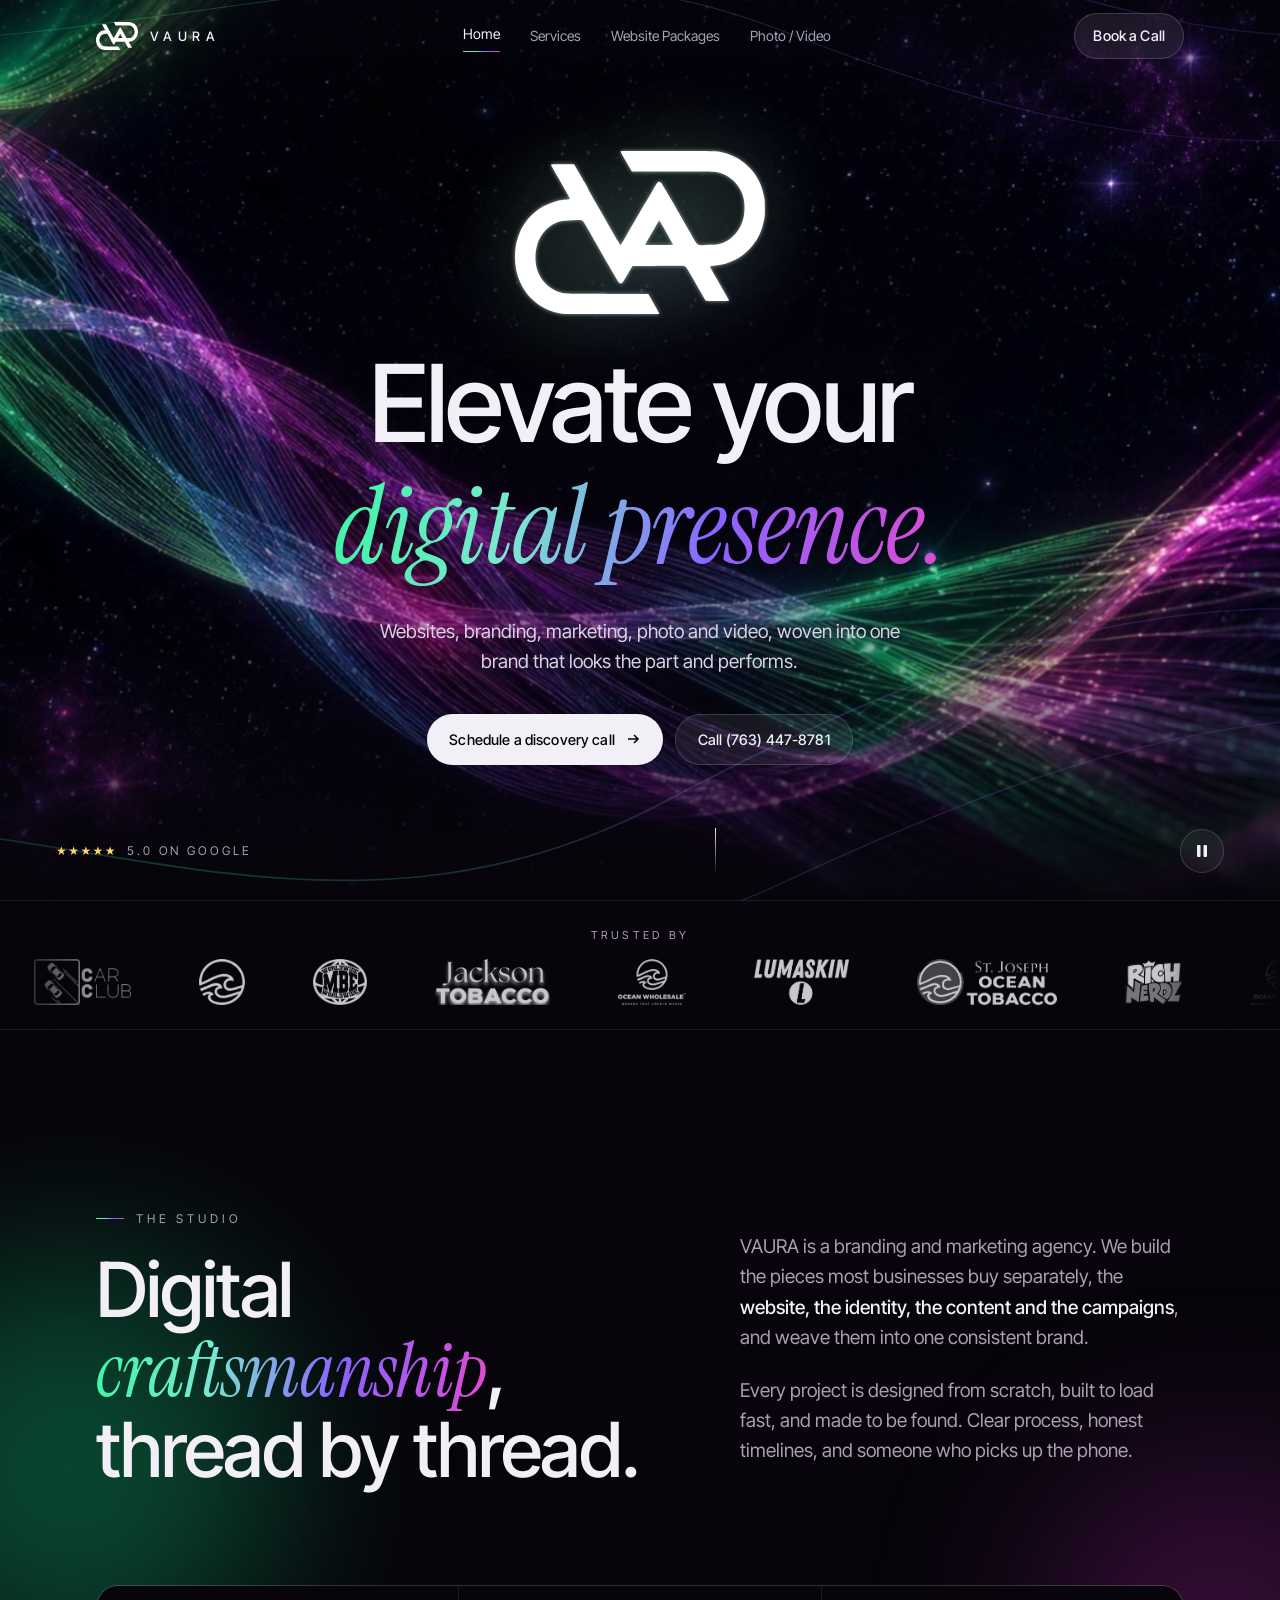
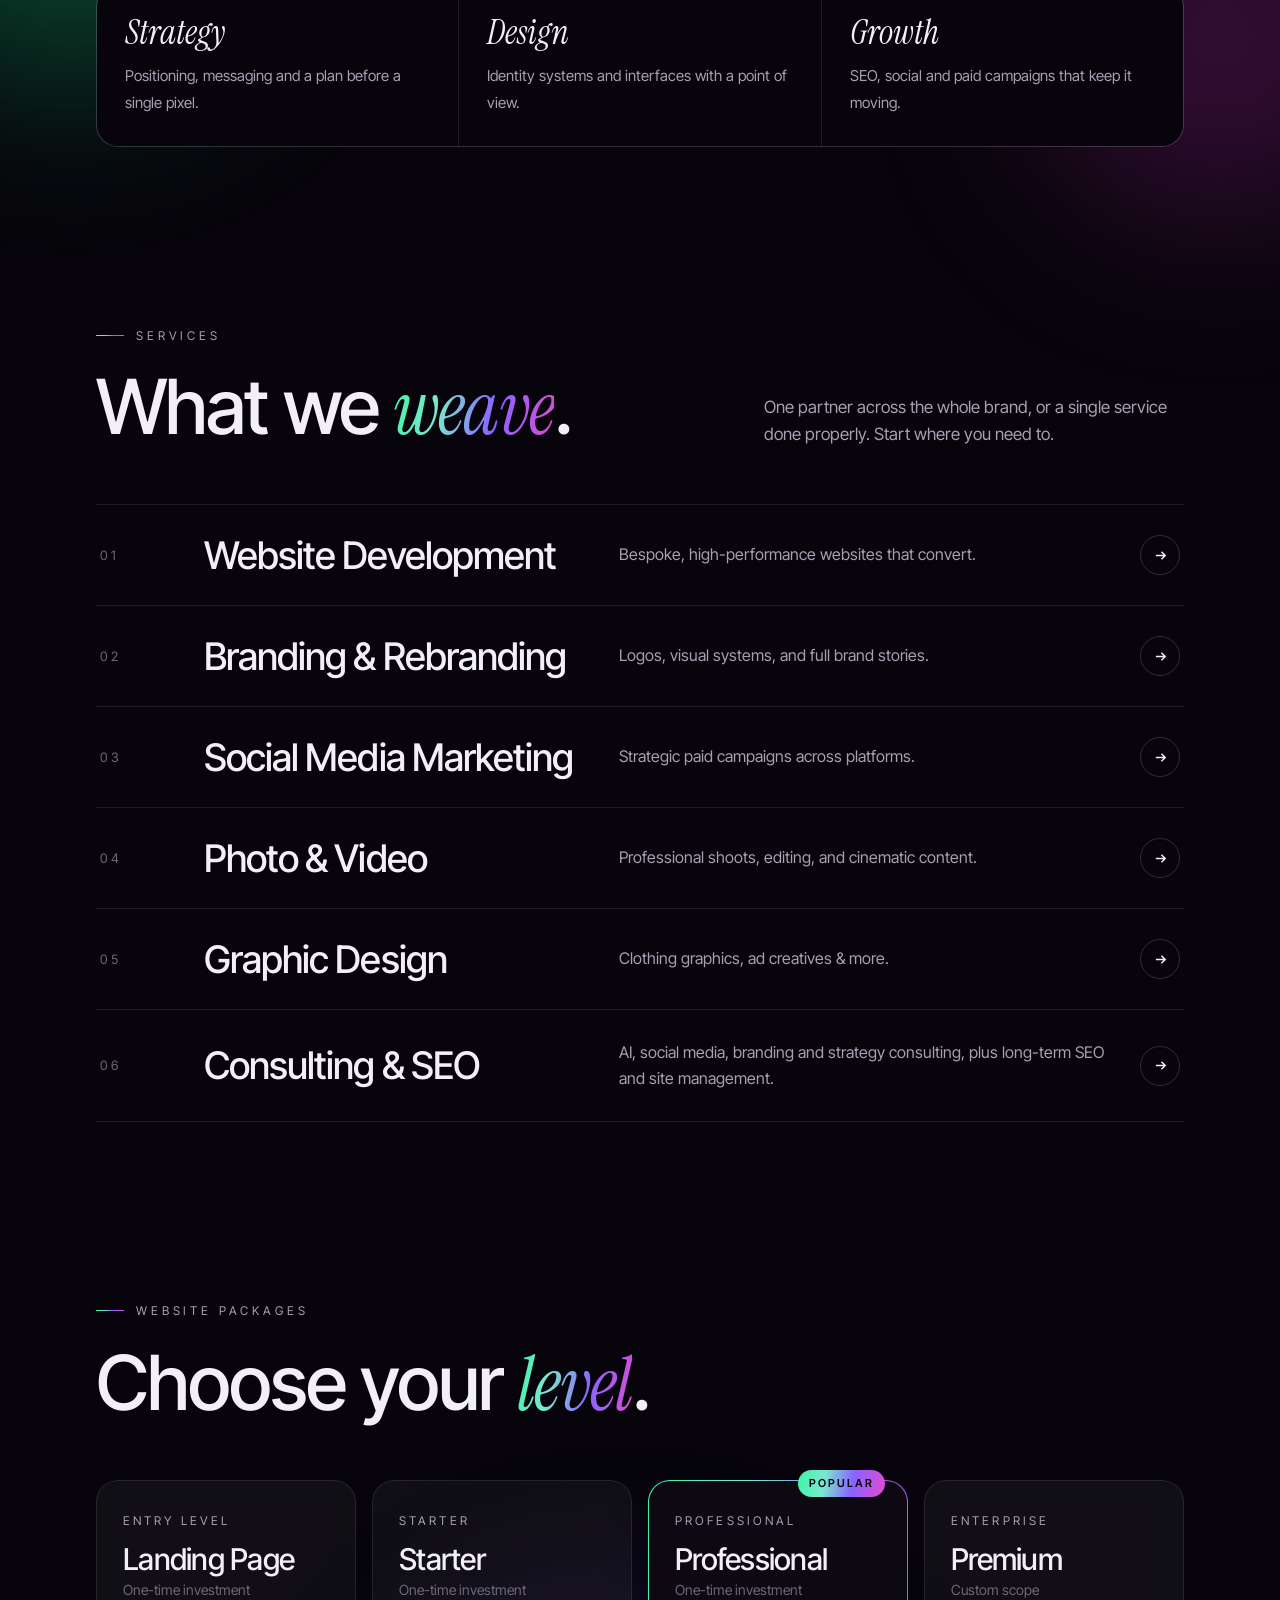
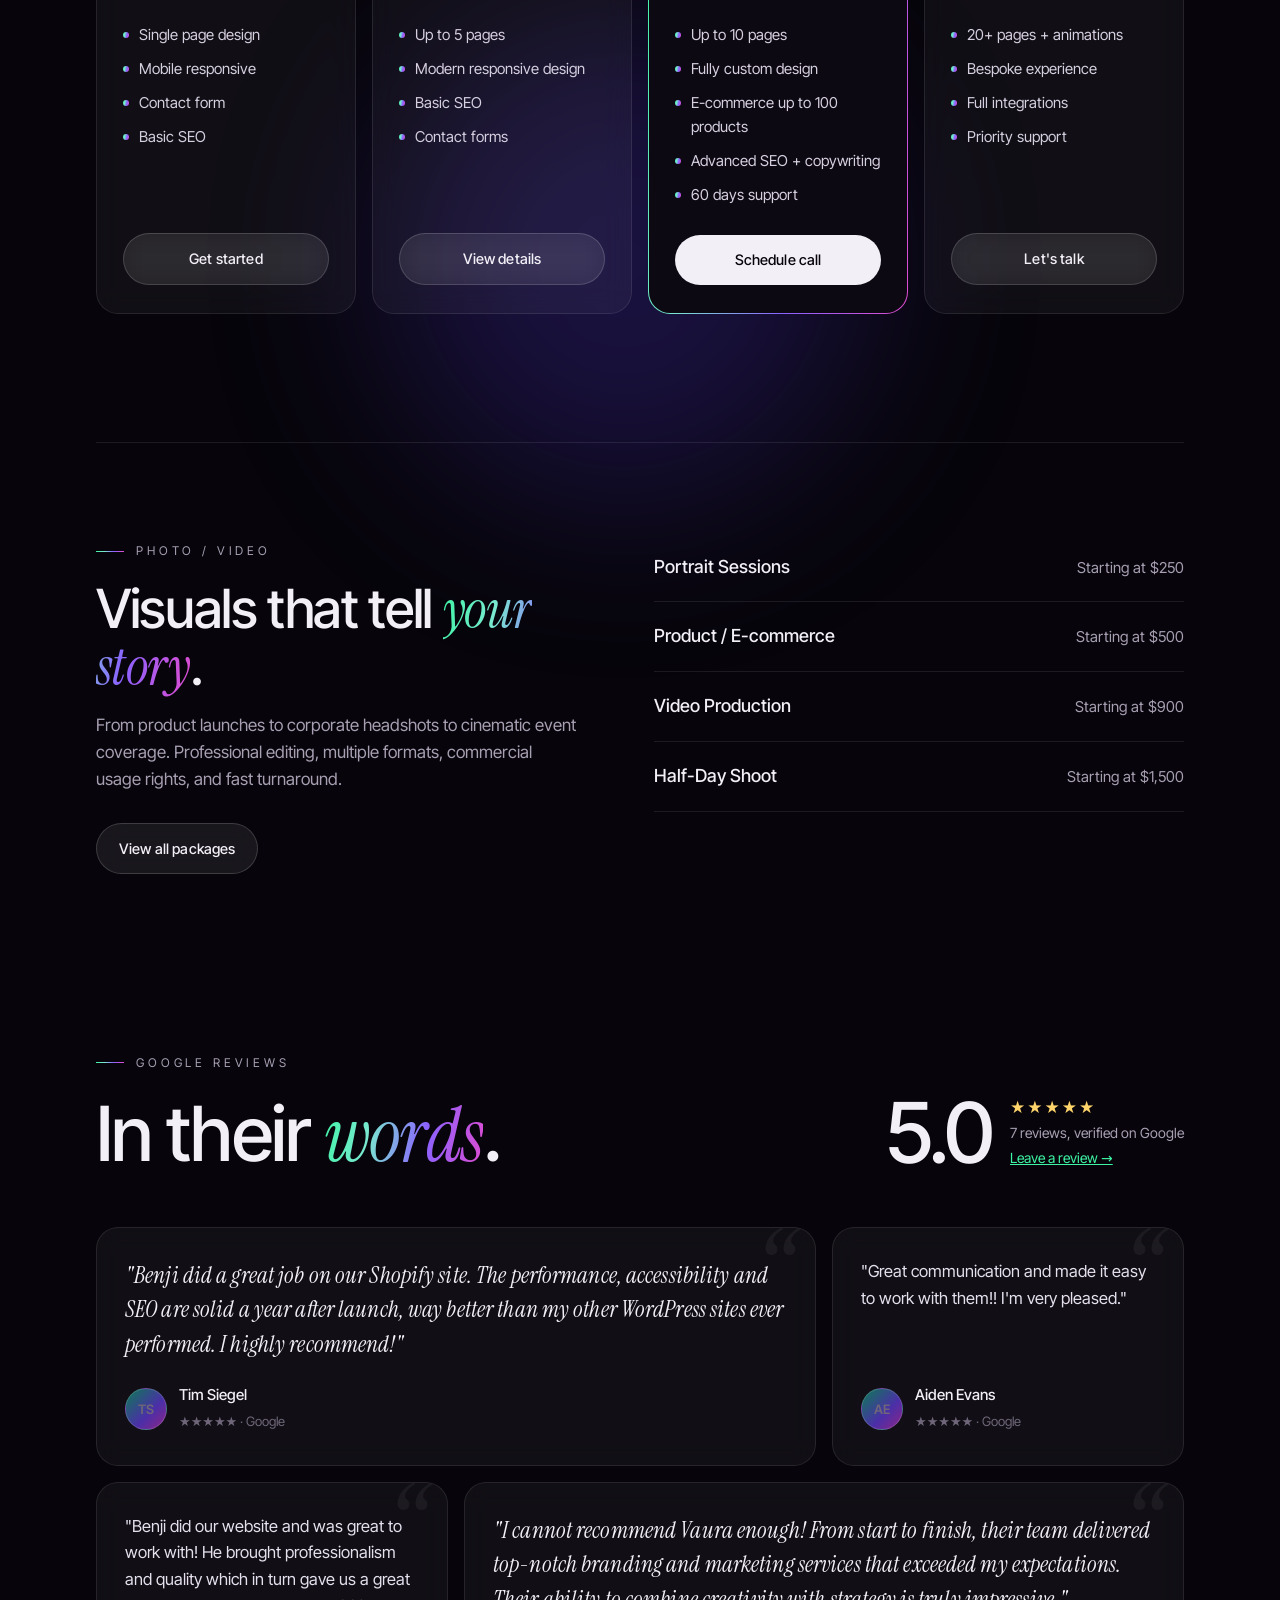
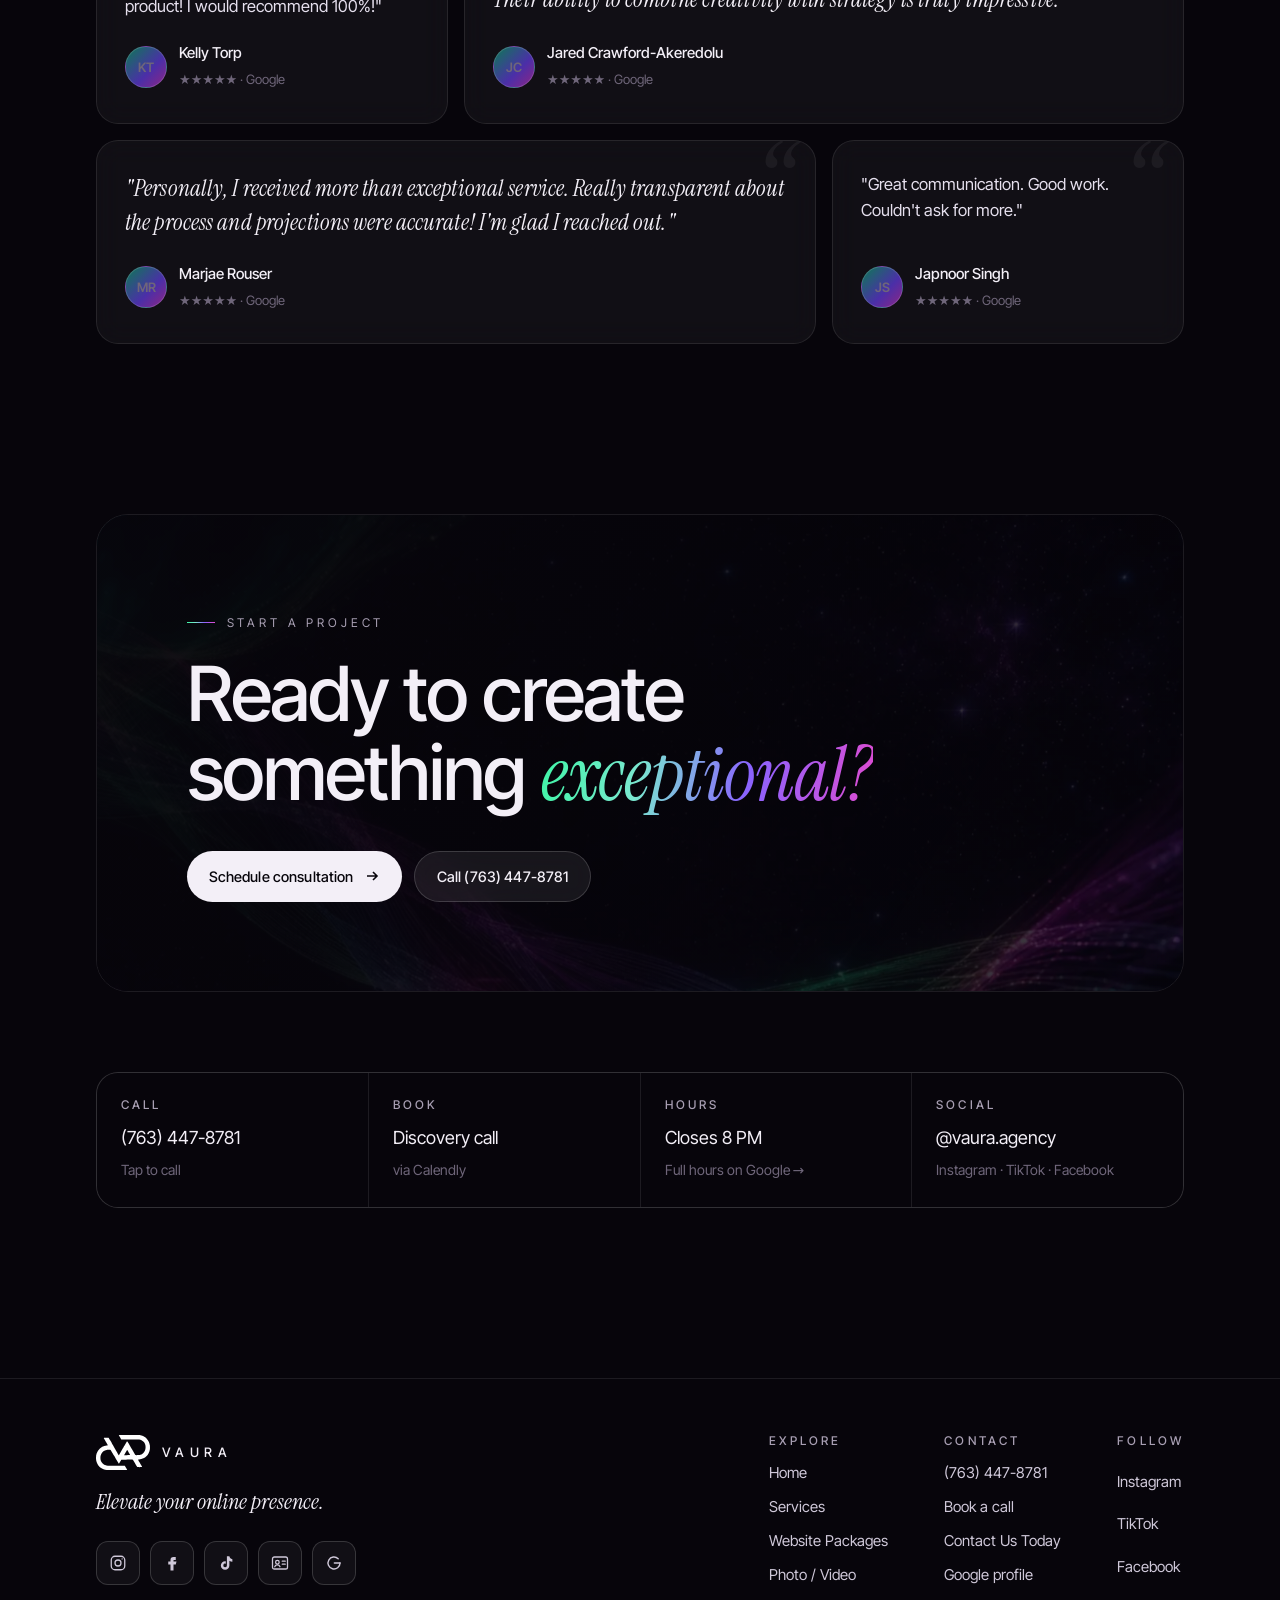
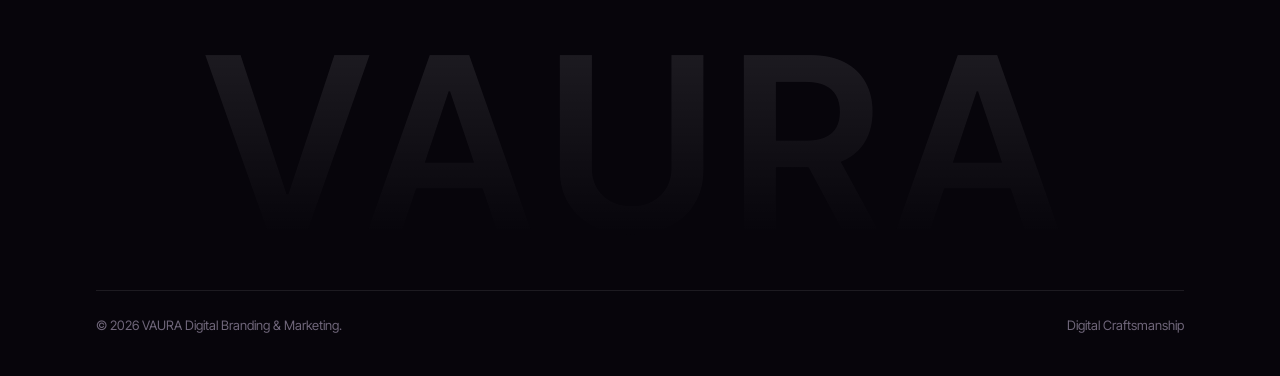
==== commit ffb9ecb2: "Loom style: Services, Website Packages, Photo/Video pages + shared site.css/site.js All copy, links," ====
--- a/loom/index.html
+++ b/loom/index.html
@@ -3,33 +3,31 @@
 <head>
 <meta charset="utf-8">
 <meta name="viewport" content="width=device-width, initial-scale=1, viewport-fit=cover">
-<title>VAURA | Branding & Marketing Agency · Websites, Branding, Photo & Video</title>
+<title>VAURA | Branding &amp; Marketing Agency · Websites, Branding, Photo &amp; Video</title>
 <meta name="description" content="VAURA is a branding and marketing agency crafting premium websites, brand identities, social media marketing, photo and video. Rated 5.0 on Google. Book a discovery call.">
-<link rel="canonical" href="https://vauraagency.com/loom/">
+<link rel="canonical" href="https://vauraagency.com/">
 <meta name="robots" content="noindex, follow">
 <meta name="theme-color" content="#07050b">
 <meta name="color-scheme" content="dark">
 <link rel="icon" href="favicon.svg" type="image/svg+xml">
 <link rel="apple-touch-icon" href="assets/apple-touch-icon.png">
-
 <meta property="og:type" content="website">
 <meta property="og:site_name" content="VAURA">
 <meta property="og:title" content="VAURA | Digital Craftsmanship">
 <meta property="og:description" content="Websites, branding, marketing, photo and video, woven into one brand. Rated 5.0 on Google.">
-<meta property="og:url" content="https://vauraagency.com/loom/">
-<meta property="og:image" content="https://vauraagency.com/loom/assets/og.jpg">
+<meta property="og:url" content="https://vauraagency.com/">
+<meta property="og:image" content="https://vauraagency.com/assets/og.jpg">
 <meta property="og:image:width" content="1200">
 <meta property="og:image:height" content="630">
-<meta property="og:image:alt" content="The VAURA monogram over threads of woven aurora light">
 <meta name="twitter:card" content="summary_large_image">
 <meta name="twitter:title" content="VAURA | Digital Craftsmanship">
-<meta name="twitter:description" content="Websites, branding, marketing, photo and video, woven into one brand.">
-<meta name="twitter:image" content="https://vauraagency.com/loom/assets/og.jpg">
-
+<meta name="twitter:description" content="Websites, branding, marketing, photo and video, woven into one brand. Rated 5.0 on Google.">
+<meta name="twitter:image" content="https://vauraagency.com/assets/og.jpg">
+<script>document.documentElement.classList.add('js')</script>
 <link rel="preload" as="image" href="assets/poster.webp" fetchpriority="high">
 <link rel="preload" as="font" type="font/woff2" href="fonts/inter-tight-latin-500-normal.woff2" crossorigin>
 <link rel="preload" as="font" type="font/woff2" href="fonts/instrument-serif-latin-400-italic.woff2" crossorigin>
-
+<link rel="stylesheet" href="site.css">
 <script type="application/ld+json">
 {
   "@context": "https://schema.org",
@@ -37,8 +35,8 @@
   "name": "VAURA | Branding & Marketing Agency",
   "alternateName": "VAURA Digital Craftsmanship",
   "url": "https://vauraagency.com/",
-  "image": "https://vauraagency.com/loom/assets/og.jpg",
-  "logo": "https://vauraagency.com/loom/assets/mark.svg",
+  "image": "https://vauraagency.com/assets/og.jpg",
+  "logo": "https://vauraagency.com/assets/mark.svg",
   "telephone": "+1-763-447-8781",
   "description": "Branding and marketing agency: website development, branding and rebranding, social media marketing, photo and video, and consulting.",
   "aggregateRating": { "@type": "AggregateRating", "ratingValue": "5.0", "reviewCount": "7" },
@@ -60,293 +58,32 @@
   }
 }
 </script>
-
-<style>
-@font-face{font-family:"Inter Tight";font-style:normal;font-weight:300;font-display:swap;src:url(fonts/inter-tight-latin-300-normal.woff2) format("woff2")}
-@font-face{font-family:"Inter Tight";font-style:normal;font-weight:400;font-display:swap;src:url(fonts/inter-tight-latin-400-normal.woff2) format("woff2")}
-@font-face{font-family:"Inter Tight";font-style:normal;font-weight:500;font-display:swap;src:url(fonts/inter-tight-latin-500-normal.woff2) format("woff2")}
-@font-face{font-family:"Inter Tight";font-style:normal;font-weight:600;font-display:swap;src:url(fonts/inter-tight-latin-600-normal.woff2) format("woff2")}
-@font-face{font-family:"Instrument Serif";font-style:italic;font-weight:400;font-display:swap;src:url(fonts/instrument-serif-latin-400-italic.woff2) format("woff2")}
-:root{
-  --ink:#07050b;
-  --ink-2:#0d0912;
-  --plum:#1b0c22;
-  --line:rgba(255,255,255,.09);
-  --line-2:rgba(255,255,255,.16);
-  --glass:rgba(255,255,255,.045);
-  --glass-2:rgba(255,255,255,.075);
-  --text:#f3eff7;
-  --muted:#a89fb3;
-  --dim:#6f667a;
-  --green:#3df5a4;
-  --green-deep:#0fbf74;
-  --magenta:#e04bd0;
-  --violet:#8a63ff;
-  --weave:linear-gradient(100deg,var(--green) 0%,#7ae8d0 30%,var(--violet) 62%,var(--magenta) 100%);
-  --sans:"Inter Tight",system-ui,-apple-system,"Segoe UI",sans-serif;
-  --serif:"Instrument Serif",Georgia,serif;
-  --r:22px;
-  --pad:clamp(16px,4.5vw,56px);
-  --max:1200px;
-  --ease:cubic-bezier(.2,.7,.1,1);
-}
-*,*::before,*::after{box-sizing:border-box}
-html{-webkit-text-size-adjust:100%;scroll-behavior:smooth;overflow-x:clip}
-body{margin:0;background:var(--ink);color:var(--text);font-family:var(--sans);font-size:17px;line-height:1.6;overflow-x:hidden;-webkit-font-smoothing:antialiased}
-img,svg,video{display:block;max-width:100%}
-a{color:inherit}
-:focus-visible{outline:2px solid var(--green);outline-offset:3px;border-radius:6px}
-.skip{position:absolute;left:-999px;top:8px;background:var(--text);color:var(--ink);padding:10px 14px;border-radius:10px;z-index:100}
-.skip:focus{left:8px}
-.wrap{max-width:var(--max);margin:0 auto;padding:0 var(--pad)}
-.eyebrow{font-size:12px;letter-spacing:.32em;text-transform:uppercase;color:var(--muted);display:inline-flex;align-items:center;gap:12px}
-.eyebrow::before{content:"";width:28px;height:1px;background:var(--weave)}
-h1,h2,h3{font-weight:500;letter-spacing:-.025em;line-height:1.04;margin:0}
-h2{font-size:clamp(38px,6vw,76px)}
-em.s{font-family:var(--serif);font-style:italic;font-weight:400;letter-spacing:-.01em}
-.grad{background:var(--weave);-webkit-background-clip:text;background-clip:text;color:transparent}
-
-/* ---------- nav ---------- */
-.nav{position:fixed;inset:0 0 auto;z-index:50;transition:background .4s,backdrop-filter .4s,border-color .4s;border-bottom:1px solid transparent}
-.nav.solid{background:rgba(7,5,11,.62);backdrop-filter:blur(18px) saturate(140%);-webkit-backdrop-filter:blur(18px) saturate(140%);border-color:var(--line)}
-.nav .wrap{display:flex;align-items:center;justify-content:space-between;height:72px}
-.brand{display:flex;align-items:center;gap:12px;text-decoration:none}
-.brand img{width:42px;height:auto}
-.brand span{font-size:13px;letter-spacing:.42em;font-weight:500}
-.nav ul{display:flex;gap:30px;list-style:none;margin:0;padding:0}
-.nav ul a{text-decoration:none;font-size:14px;color:var(--muted);transition:color .2s}
-.nav ul a:hover{color:var(--text)}
-.btn{display:inline-flex;align-items:center;gap:10px;padding:13px 22px;border-radius:999px;text-decoration:none;font-size:14.5px;font-weight:500;letter-spacing:.01em;transition:transform .3s var(--ease),box-shadow .3s,background .3s;white-space:nowrap;min-height:44px}
-.btn-solid{background:var(--text);color:var(--ink)}
-.btn-solid:hover{transform:translateY(-2px);box-shadow:0 10px 40px -10px rgba(61,245,164,.6)}
-.btn-glass{background:var(--glass-2);border:1px solid var(--line-2);backdrop-filter:blur(12px);-webkit-backdrop-filter:blur(12px)}
-.btn-glass:hover{background:rgba(255,255,255,.12);transform:translateY(-2px)}
-.btn svg{width:16px;height:16px}
-.nav .btn{padding:10px 18px}
-@media (max-width:860px){.nav ul{display:none}}
-
-/* ---------- hero ---------- */
-.hero{position:relative;height:100svh;min-height:620px;overflow:hidden;isolation:isolate}
-.layer{position:absolute;inset:0;will-change:transform}
-.layer-back{inset:-12% 0 -12% 0}
-.layer-back video,.layer-back .poster{transition:opacity 1.2s;position:absolute;inset:0;width:100%;height:100%;object-fit:cover}
-.layer-back .poster{transition:opacity 1.2s;background:#07050b url(assets/poster.webp) center/cover no-repeat}
-.hero::after{content:"";position:absolute;inset:0;z-index:2;pointer-events:none;
-  background:
-   radial-gradient(ellipse 60% 55% at 50% 46%,rgba(7,5,11,.55),transparent 70%),
-   linear-gradient(180deg,rgba(7,5,11,.55) 0%,transparent 22%,transparent 62%,var(--ink) 100%)}
-.layer-front{z-index:3;pointer-events:none;inset:-20% -5%}
-.layer-front svg{width:100%;height:100%;mix-blend-mode:screen}
-.layer-front path{fill:none;stroke-linecap:round}
-.layer-front .base{opacity:.22}
-.layer-front .pulse{stroke-dasharray:70 1930;animation:flow 14s linear infinite;opacity:.9}
-.layer-front .pulse:not(.core){opacity:.55}
-@keyframes flow{from{stroke-dashoffset:2000}to{stroke-dashoffset:0}}
-.layer-mid{z-index:4;display:grid;place-items:center;text-align:center;padding:96px var(--pad) 80px}
-.hero-inner{max-width:900px}
-.mark{width:clamp(150px,22vw,250px);margin:0 auto 34px;filter:drop-shadow(0 0 40px rgba(122,232,208,.25)) drop-shadow(0 0 2px rgba(255,255,255,.6))}
-.mark path{fill:#fff}
-.hero h1{font-size:clamp(46px,8.4vw,112px);font-weight:500}
-.hero h1 .line{display:block;overflow:hidden;padding-bottom:.08em}
-.hero h1 .line>span{display:inline-block;transform:translateY(105%);animation:rise 1.2s var(--ease) forwards}
-.hero h1 .line:nth-child(2)>span{animation-delay:.14s}
-@keyframes rise{to{transform:none}}
-.hero p.lede{margin:26px auto 36px;max-width:560px;color:#d9d2e2;font-size:clamp(16px,1.6vw,19px);opacity:0;animation:fade 1s .6s var(--ease) forwards}
-.hero .ctas{display:flex;gap:12px;justify-content:center;flex-wrap:wrap;opacity:0;animation:fade 1s .8s var(--ease) forwards}
-.mark{opacity:0;animation:fade 1.4s .1s var(--ease) forwards}
-@keyframes fade{from{opacity:0;transform:translateY(14px)}to{opacity:1;transform:none}}
-.hero-meta{position:absolute;z-index:5;left:0;right:0;bottom:26px;display:flex;justify-content:space-between;align-items:center;padding:0 var(--pad);font-size:12px;letter-spacing:.24em;text-transform:uppercase;color:var(--muted)}
-.rating-chip{display:inline-flex;gap:10px;align-items:center;text-decoration:none}
-.stars{color:#ffd56b;letter-spacing:.12em}
-.vtoggle{background:var(--glass);border:1px solid var(--line-2);color:var(--text);border-radius:999px;width:44px;height:44px;display:grid;place-items:center;cursor:pointer;backdrop-filter:blur(10px);-webkit-backdrop-filter:blur(10px)}
-.vtoggle svg{width:14px;height:14px}
-.scrollcue{width:1px;height:46px;background:linear-gradient(var(--text),transparent);animation:cue 2.4s ease-in-out infinite;transform-origin:top}
-@keyframes cue{0%{transform:scaleY(0)}50%{transform:scaleY(1)}100%{transform:scaleY(1);opacity:0}}
-@media (max-width:640px){.hero-meta .scrollcue{display:none}}
-
-/* ---------- marquee ---------- */
-.partners{border-block:1px solid var(--line);padding:26px 0 24px;overflow:hidden;position:relative}
-.partners::before,.partners::after{content:"";position:absolute;top:0;bottom:0;width:120px;z-index:2}
-.partners::before{left:0;background:linear-gradient(90deg,var(--ink),transparent)}
-.partners::after{right:0;background:linear-gradient(-90deg,var(--ink),transparent)}
-.track{display:flex;width:max-content;animation:marq 42s linear infinite}
-.track img{height:46px;width:auto;margin:0 34px;opacity:.78;transition:opacity .3s;flex:none}
-.track img:hover{opacity:1}
-.track .dup{display:flex;align-items:center}
-.track{align-items:center}
-@media (max-width:640px){.track img{height:34px;margin:0 22px}}
-@keyframes marq{to{transform:translateX(-50%)}}
-.partners .label{display:block;text-align:center;margin-bottom:14px;font-size:11px;letter-spacing:.3em;text-transform:uppercase;color:var(--muted);z-index:3}
-
-/* ---------- sections ---------- */
-section{position:relative;overflow-x:clip}
-.sec{padding:clamp(96px,14vw,170px) 0}
-.orb{position:absolute;border-radius:50%;filter:blur(90px);opacity:.35;pointer-events:none;z-index:-1;will-change:transform}
-.orb.g{background:var(--green-deep)}
-.orb.m{background:#8b1f86}
-.orb.v{background:#3d2a9e}
-
-.about-grid{display:grid;grid-template-columns:1.25fr 1fr;gap:clamp(40px,7vw,110px);align-items:end}
-.about h2{margin-top:22px}
-.about p{color:var(--muted);font-size:clamp(17px,1.5vw,19px);margin:0 0 22px}
-.about p strong{color:var(--text);font-weight:500}
-.pillars{display:grid;grid-template-columns:repeat(3,1fr);gap:1px;background:var(--line);border:1px solid var(--line);border-radius:var(--r);overflow:hidden;margin-top:clamp(56px,8vw,96px)}
-.pillar{background:var(--ink);padding:30px 28px}
-.pillar b{display:block;font-family:var(--serif);font-style:italic;font-weight:400;font-size:34px;line-height:1;margin-bottom:12px}
-.pillar span{color:var(--muted);font-size:15px}
-@media (max-width:860px){.about-grid{grid-template-columns:1fr}.pillars{grid-template-columns:1fr}}
-
-/* services */
-.svc-head{display:flex;justify-content:space-between;align-items:end;gap:30px;flex-wrap:wrap;margin-bottom:56px}
-.svc-head p{max-width:420px;color:var(--muted);margin:0}
-.svc-list{list-style:none;margin:0;padding:0;border-top:1px solid var(--line)}
-.svc{display:grid;grid-template-columns:80px 1.1fr 1.4fr 40px;gap:24px;align-items:center;padding:30px 4px;border-bottom:1px solid var(--line);position:relative;transition:padding .45s var(--ease)}
-.svc::before{content:"";position:absolute;inset:0;background:linear-gradient(90deg,rgba(61,245,164,.08),rgba(138,99,255,.06),rgba(224,75,208,.08));opacity:0;transition:opacity .45s}
-.svc:hover::before{opacity:1}
-.svc:hover{padding-left:18px}
-.svc .n{font-size:13px;color:var(--dim);letter-spacing:.2em}
-.svc h3{font-size:clamp(24px,3vw,38px)}
-.svc p{margin:0;color:var(--muted);font-size:16px}
-.svc .ar{width:40px;height:40px;border-radius:50%;border:1px solid var(--line-2);display:grid;place-items:center;transition:background .3s,transform .45s var(--ease)}
-.svc:hover .ar{background:var(--text);color:var(--ink);transform:rotate(-45deg)}
-.svc .ar svg{width:15px;height:15px}
-@media (max-width:760px){.svc{grid-template-columns:44px 1fr;gap:6px 14px}.svc p{grid-column:2}.svc .ar{display:none}}
-
-/* packages */
-.pkgs{display:grid;grid-template-columns:repeat(4,1fr);gap:16px;margin-top:56px}
-.pkg{position:relative;border-radius:var(--r);padding:30px 26px 28px;background:var(--glass);border:1px solid var(--line);backdrop-filter:blur(14px);-webkit-backdrop-filter:blur(14px);display:flex;flex-direction:column;transition:transform .5s var(--ease),border-color .4s}
-.pkg:hover{transform:translateY(-6px);border-color:var(--line-2)}
-.pkg.pop{border-color:transparent;background:linear-gradient(var(--ink-2),var(--ink-2)) padding-box,var(--weave) border-box;border:1px solid transparent}
-.pkg .tier{font-size:12px;letter-spacing:.26em;text-transform:uppercase;color:var(--muted)}
-.pkg h3{font-size:30px;margin:14px 0 4px}
-.pkg .terms{font-size:14px;color:var(--dim);margin-bottom:22px}
-.pkg ul{list-style:none;margin:0 0 28px;padding:0;display:grid;gap:10px;font-size:15px;color:#d6cfe0}
-.pkg li{display:flex;gap:10px}
-.pkg li::before{content:"";flex:none;width:6px;height:6px;margin-top:9px;border-radius:50%;background:var(--weave)}
-.pkg .btn{margin-top:auto;justify-content:center}
-.badge{position:absolute;top:-11px;right:22px;background:var(--weave);color:var(--ink);font-size:11px;font-weight:600;letter-spacing:.18em;padding:5px 11px;border-radius:999px}
-@media (max-width:1000px){.pkgs{grid-template-columns:repeat(2,1fr)}}
-@media (max-width:560px){.pkgs{grid-template-columns:1fr}}
-
-.photo{display:grid;grid-template-columns:1fr 1.1fr;gap:clamp(30px,6vw,90px);align-items:start;margin-top:clamp(80px,10vw,130px);padding-top:clamp(60px,8vw,90px);border-top:1px solid var(--line)}
-.photo h3{font-size:clamp(32px,4.4vw,54px)}
-.photo p{color:var(--muted)}
-.rate{list-style:none;margin:0;padding:0}
-.rate li{display:flex;justify-content:space-between;align-items:baseline;gap:20px;padding:20px 0;border-bottom:1px solid var(--line);font-size:18px}
-.rate li span:last-child{color:var(--muted);font-size:15px;white-space:nowrap}
-.rate li b{font-weight:500;color:var(--text)}
-@media (max-width:860px){.photo{grid-template-columns:1fr}}
-
-/* reviews */
-.rev-head{display:flex;justify-content:space-between;align-items:end;gap:30px;flex-wrap:wrap;margin-bottom:52px}
-.score{display:flex;align-items:center;gap:18px}
-.score .big{font-size:clamp(56px,7vw,84px);font-weight:500;letter-spacing:-.04em;line-height:1}
-.score small{display:block;color:var(--muted);font-size:14px}
-.reviews{display:grid;grid-template-columns:repeat(3,1fr);gap:16px}
-.review{margin:0;border-radius:var(--r);padding:30px 28px;background:var(--glass);border:1px solid var(--line);backdrop-filter:blur(14px);-webkit-backdrop-filter:blur(14px);display:flex;flex-direction:column;gap:22px;position:relative;overflow:hidden;transition:transform .5s var(--ease),border-color .4s}
-.review:hover{transform:translateY(-5px);border-color:var(--line-2)}
-.review::before{content:"\201C";position:absolute;right:20px;top:-6px;font-family:var(--serif);font-size:120px;line-height:1;color:rgba(255,255,255,.05)}
-.review blockquote{margin:0;font-size:16.5px;line-height:1.62;color:#e6e0ee}
-.review.feat blockquote{font-size:clamp(19px,1.8vw,23px);line-height:1.5;font-family:var(--serif);letter-spacing:.005em;color:var(--text)}
-.review figcaption{margin-top:auto;display:flex;align-items:center;gap:12px}
-.av{width:42px;height:42px;border-radius:50%;display:grid;place-items:center;font-size:13px;font-weight:600;color:#fff;background:linear-gradient(135deg,#0d7a55,#4b2fa8 60%,#8c2585);border:1px solid var(--line-2)}
-.review figcaption b{display:block;font-weight:500;font-size:15px}
-.review figcaption span{font-size:13px;color:var(--dim)}
-.review.feat{grid-column:span 2}
-@media (max-width:980px){.reviews{grid-template-columns:repeat(2,1fr)}.review.feat{grid-column:span 2}}
-@media (max-width:620px){.reviews{grid-template-columns:1fr}.review.feat{grid-column:auto}}
-
-/* contact */
-.contact{overflow:hidden}
-.cta-card{position:relative;border-radius:calc(var(--r) + 10px);padding:clamp(40px,7vw,90px);overflow:hidden;border:1px solid var(--line);isolation:isolate}
-.cta-card .bg{position:absolute;inset:-30% -5%;z-index:-1;background:url(assets/poster.webp) center/cover;opacity:.55;will-change:transform}
-.cta-card::after{content:"";position:absolute;inset:0;z-index:-1;background:linear-gradient(120deg,rgba(7,5,11,.92) 25%,rgba(7,5,11,.55))}
-.cta-card h2{max-width:780px}
-.cta-row{display:flex;gap:12px;flex-wrap:wrap;margin-top:36px}
-.info{display:grid;grid-template-columns:repeat(4,1fr);gap:1px;margin-top:clamp(56px,7vw,80px);background:var(--line);border:1px solid var(--line);border-radius:var(--r);overflow:hidden}
-.info>div{background:var(--ink);padding:26px 24px}
-.info h3{font-size:12px;letter-spacing:.26em;text-transform:uppercase;color:var(--muted);font-weight:500;margin-bottom:12px}
-.info a,.info p{font-size:18px;margin:0;text-decoration:none;display:block}
-.info a:hover{color:var(--green)}
-.info .sub{font-size:14px;color:var(--dim);margin-top:6px}
-.open{display:inline-flex;align-items:center;gap:8px}
-.open i{width:8px;height:8px;border-radius:50%;background:var(--green);box-shadow:0 0 12px var(--green)}
-@media (max-width:900px){.info{grid-template-columns:1fr 1fr}}
-@media (max-width:520px){.info{grid-template-columns:1fr}}
-
-/* footer */
-footer{border-top:1px solid var(--line);padding:56px 0 calc(40px + env(safe-area-inset-bottom))}
-.foot{display:flex;justify-content:space-between;gap:40px;flex-wrap:wrap;align-items:flex-start}
-.foot .brand img{width:54px}
-.foot p{color:var(--dim);font-size:14px;margin:14px 0 0;max-width:300px}
-.foot nav{display:flex;gap:56px;flex-wrap:wrap}
-.foot nav div{display:grid;gap:10px;font-size:15px}
-.foot nav h3{font-size:12px;letter-spacing:.26em;text-transform:uppercase;color:var(--muted);font-weight:500;margin-bottom:4px}
-.foot nav a{text-decoration:none;color:#cfc8d9}
-.foot nav a:hover{color:var(--text)}
-.legal{margin-top:48px;padding-top:24px;border-top:1px solid var(--line);display:flex;justify-content:space-between;gap:20px;flex-wrap:wrap;font-size:13px;color:var(--dim)}
-.wordmark{font-size:clamp(70px,19vw,260px);font-weight:600;letter-spacing:.06em;line-height:.8;text-align:center;margin-top:60px;background:linear-gradient(180deg,rgba(255,255,255,.09),rgba(255,255,255,0));-webkit-background-clip:text;background-clip:text;color:transparent;user-select:none}
-
-/* mobile carousels */
-.dots{display:none}
-@media (max-width:760px){
-  .snap{display:flex!important;gap:14px;overflow-x:auto;scroll-snap-type:x mandatory;-webkit-overflow-scrolling:touch;scrollbar-width:none;margin-inline:calc(var(--pad) * -1);padding:14px var(--pad) 8px;scroll-padding-inline:var(--pad)}
-  .snap::-webkit-scrollbar{display:none}
-  .snap>*{flex:0 0 84%;scroll-snap-align:start;grid-column:auto!important}
-  .snap>.rv{opacity:1;transform:none}
-  .pkg:hover,.review:hover{transform:none}
-  .dots{display:flex;justify-content:center;gap:8px;margin-top:18px}
-  .dots button{width:8px;height:8px;border-radius:999px;border:0;padding:0;background:var(--line-2);transition:width .3s var(--ease),background .3s;cursor:pointer}
-  .dots button[aria-current="true"]{width:26px;background:var(--weave)}
-  .dots button::after{content:"";display:block;width:44px;height:44px;margin:-18px 0 0 -18px}
-}
-
-/* reveal */
-.rv{opacity:0;transform:translateY(28px);transition:opacity 1s var(--ease),transform 1s var(--ease)}
-.rv.in{opacity:1;transform:none}
-
-/* mobile call bar */
-.callbar{display:none}
-@media (max-width:640px){
-  .callbar{display:flex;position:fixed;left:12px;right:12px;bottom:calc(12px + env(safe-area-inset-bottom));z-index:60;gap:8px;padding:8px;border-radius:999px;background:rgba(13,9,18,.78);border:1px solid var(--line-2);backdrop-filter:blur(16px);-webkit-backdrop-filter:blur(16px);transform:translateY(140%);transition:transform .5s var(--ease)}
-  .callbar.show{transform:none}
-  .callbar a{flex:1;justify-content:center;padding:12px 10px;font-size:14px}
-  .nav .btn{display:none}
-  footer{padding-bottom:110px}
-}
-
-@media (prefers-reduced-motion:reduce){
-  *,*::before,*::after{animation-duration:.001ms!important;animation-iteration-count:1!important;transition-duration:.001ms!important;scroll-behavior:auto!important}
-  .hero h1 .line>span{transform:none}
-  .mark,.hero p.lede,.hero .ctas{opacity:1}
-  .rv{opacity:1;transform:none}
-  .track{animation:none;flex-wrap:wrap;justify-content:center;width:auto}
-  .layer,.orb,.cta-card .bg{transform:none!important}
-}
-</style>
 </head>
 <body>
 <a class="skip" href="#main">Skip to content</a>
-
+<svg width="0" height="0" style="position:absolute" aria-hidden="true" focusable="false"><defs><linearGradient id="wv" x1="0" y1="0" x2="1" y2="1"><stop offset="0" stop-color="#3df5a4"/><stop offset=".55" stop-color="#8a63ff"/><stop offset="1" stop-color="#e04bd0"/></linearGradient></defs></svg>
 <header class="nav" id="nav">
   <div class="wrap">
-    <a class="brand" href="#top" aria-label="VAURA home">
+    <a class="brand" href="index.html" aria-label="VAURA home">
       <img src="assets/mark.svg" width="42" height="27" alt="">
       <span>VAURA</span>
     </a>
     <nav aria-label="Primary">
       <ul>
-        <li><a href="#about">Studio</a></li>
-        <li><a href="#services">Services</a></li>
-        <li><a href="#packages">Packages</a></li>
-        <li><a href="#reviews">Reviews</a></li>
-        <li><a href="#contact">Contact</a></li>
+        <li><a href="index.html" aria-current="page">Home</a></li><li><a href="services.html">Services</a></li><li><a href="packages.html">Website Packages</a></li><li><a href="photovideo.html">Photo / Video</a></li>
       </ul>
     </nav>
-    <a class="btn btn-glass" href="https://calendly.com/vaura/general-discovery" target="_blank" rel="noopener">Book a call</a>
+    <a class="btn btn-glass" href="https://popl.co/card/7kmqlK11/4/preview?showappcta=false" target="_blank" rel="noopener">Book a Call</a>
+    <button class="menu-btn" id="menu-toggle" type="button" aria-label="Toggle menu" aria-expanded="false" aria-controls="mobile-menu">
+      <svg class="bars" viewBox="0 0 18 18" fill="none" stroke="currentColor" stroke-width="1.6" stroke-linecap="round" aria-hidden="true"><path d="M2 5h14M2 9h14M2 13h14"/></svg>
+      <svg class="x" viewBox="0 0 18 18" fill="none" stroke="currentColor" stroke-width="1.6" stroke-linecap="round" aria-hidden="true"><path d="M4 4l10 10M14 4 4 14"/></svg>
+    </button>
+  </div>
+  <div id="mobile-menu">
+    <a href="index.html" aria-current="page">Home</a><a href="services.html">Services</a><a href="packages.html">Website Packages</a><a href="photovideo.html">Photo / Video</a>
+    <a class="btn btn-solid" href="https://popl.co/card/7kmqlK11/4/preview?showappcta=false" target="_blank" rel="noopener">Book a Call</a>
   </div>
 </header>
-
 <main id="main">
 <section class="hero" id="top" aria-label="Introduction">
   <div class="layer layer-back" data-depth="0.38">
@@ -464,7 +201,7 @@
         <span class="eyebrow">Photo / Video</span>
         <h3 style="margin-top:20px">Visuals that tell <em class="s grad">your story</em>.</h3>
         <p>From product launches to corporate headshots to cinematic event coverage. Professional editing, multiple formats, commercial usage rights, and fast turnaround.</p>
-        <a class="btn btn-glass" style="margin-top:12px" href="https://vauraagency.com/photovideo.html">View all packages</a>
+        <a class="btn btn-glass" style="margin-top:12px" href="photovideo.html">View all packages</a>
       </div>
       <ul class="rate rv">
         <li><b>Portrait Sessions</b><span>Starting at $250</span></li>
@@ -536,109 +273,32 @@
   </div>
 </section>
 </main>
-
 <footer>
   <div class="wrap">
     <div class="foot">
       <div>
-        <a class="brand" href="#top" aria-label="Back to top"><img src="assets/mark.svg" width="54" height="35" alt=""><span>VAURA</span></a>
-        <p>Branding &amp; marketing agency. Elevate your online presence.</p>
+        <a class="brand" href="index.html" aria-label="VAURA home"><img src="assets/mark.svg" width="54" height="35" alt=""><span>VAURA</span></a>
+        <p class="tagline">Elevate your online presence.</p>
+        <div class="socials"><a href="https://www.instagram.com/vaura.agency" target="_blank" rel="noopener" aria-label="Instagram"><svg viewBox="0 0 24 24" fill="none" stroke="currentColor" stroke-width="1.7"><rect x="3" y="3" width="18" height="18" rx="5"/><circle cx="12" cy="12" r="4"/><circle cx="17.5" cy="6.5" r=".9" fill="currentColor" stroke="none"/></svg></a><a href="https://www.facebook.com/vaura.agency" target="_blank" rel="noopener" aria-label="Facebook"><svg viewBox="0 0 24 24" fill="currentColor"><path d="M14 8h3V4h-3c-2.8 0-4 1.7-4 4v2H7v4h3v8h4v-8h3l1-4h-4V8.6c0-.4.2-.6.6-.6z"/></svg></a><a href="https://www.tiktok.com/@vaura.agency" target="_blank" rel="noopener" aria-label="TikTok"><svg viewBox="0 0 24 24" fill="currentColor"><path d="M16.5 3c.4 2.2 1.8 3.6 4 3.9v3.3a7.6 7.6 0 0 1-4-1.2v6.3a5.7 5.7 0 1 1-5.7-5.7l.9.1v3.4a2.4 2.4 0 1 0 1.5 2.2V3z"/></svg></a><a href="https://popl.co/card/7kmqlK11/4/preview?showappcta=false" target="_blank" rel="noopener" aria-label="Digital Business Card"><svg viewBox="0 0 24 24" fill="none" stroke="currentColor" stroke-width="1.7" stroke-linecap="round"><rect x="2" y="4" width="20" height="16" rx="2.5"/><circle cx="8.5" cy="11" r="2.4"/><path d="M5 17c.6-1.7 2-2.5 3.5-2.5S11.4 15.3 12 17"/><path d="M15 9.5h4M15 13.5h4"/></svg></a><a href="https://share.google/mV0X8NOunWxULwUeG" target="_blank" rel="noopener" aria-label="Google Reviews"><svg viewBox="0 0 24 24" fill="none" stroke="currentColor" stroke-width="1.9" stroke-linecap="round"><path d="M20 12a8 8 0 1 1-2.4-5.7"/><path d="M20 12h-7.5"/></svg></a></div>
       </div>
       <nav aria-label="Footer">
-        <div><h3>Explore</h3><a href="#services">Services</a><a href="#packages">Packages</a><a href="#reviews">Reviews</a><a href="https://vauraagency.com/photovideo.html">Photo / Video</a></div>
-        <div><h3>Contact</h3><a href="tel:+17634478781">(763) 447-8781</a><a href="https://calendly.com/vaura/general-discovery" target="_blank" rel="noopener">Book a call</a><a href="https://g.page/r/CZaO4TNAzK-NEBM" target="_blank" rel="noopener">Google profile</a></div>
+        <div><h3>Explore</h3><a href="index.html">Home</a><a href="services.html">Services</a><a href="packages.html">Website Packages</a><a href="photovideo.html">Photo / Video</a></div>
+        <div><h3>Contact</h3><a href="tel:+17634478781">(763) 447-8781</a><a href="https://calendly.com/vaura/general-discovery" target="_blank" rel="noopener">Book a call</a><a href="https://popl.co/card/7kmqlK11/4/preview?showappcta=false" target="_blank" rel="noopener">Contact Us Today</a><a href="https://g.page/r/CZaO4TNAzK-NEBM" target="_blank" rel="noopener">Google profile</a></div>
         <div><h3>Follow</h3><a href="https://www.instagram.com/vaura.agency" target="_blank" rel="noopener">Instagram</a><a href="https://www.tiktok.com/@vaura.agency" target="_blank" rel="noopener">TikTok</a><a href="https://www.facebook.com/vaura.agency" target="_blank" rel="noopener">Facebook</a></div>
       </nav>
     </div>
     <div class="wordmark" aria-hidden="true">VAURA</div>
-    <div class="legal"><span>© 2026 VAURA Digital Branding &amp; Marketing.</span><span>Digital Craftsmanship</span></div>
+    <div class="legal"><span>&copy; 2026 VAURA Digital Branding &amp; Marketing.</span><span>Digital Craftsmanship</span></div>
   </div>
 </footer>
 
+<a class="floating-logo" href="https://popl.co/card/7kmqlK11/4/preview?showappcta=false" target="_blank" rel="noopener" aria-label="VAURA digital business card"><img src="assets/mark.svg" width="30" height="20" alt=""></a>
+
 <div class="callbar" id="callbar">
+  <a class="btn btn-glass cb-logo" href="https://popl.co/card/7kmqlK11/4/preview?showappcta=false" target="_blank" rel="noopener" aria-label="VAURA digital business card"><img src="assets/mark.svg" width="24" height="16" alt=""></a>
   <a class="btn btn-glass" href="tel:+17634478781">Call</a>
   <a class="btn btn-solid" href="https://calendly.com/vaura/general-discovery" target="_blank" rel="noopener">Book a call</a>
 </div>
-
-<script>
-(()=>{
-  const rm = matchMedia('(prefers-reduced-motion: reduce)');
-  const v = document.getElementById('heroVideo');
-  const btn = document.getElementById('vtoggle');
-  const icon = document.getElementById('vicon');
-  const PAUSE='<rect x="2" y="1" width="3.5" height="12" rx="1"/><rect x="8.5" y="1" width="3.5" height="12" rx="1"/>';
-  const PLAY='<path d="M3 1.5v11l9.5-5.5z"/>';
-  let userPaused = false;
-
-  // pick a size-appropriate source, then autoplay muted
-  const small = Math.min(screen.width, innerWidth) <= 820 || (navigator.connection && (navigator.connection.saveData || /2g/.test(navigator.connection.effectiveType||'')));
-  const mp4 = v.canPlayType('video/mp4; codecs="avc1.640028"');
-  v.src = `${v.dataset.base}-${small ? 720 : 1080}.${mp4 ? 'mp4' : 'webm'}`;
-  v.muted = true; v.defaultMuted = true;
-  const setUI = playing => {
-    icon.innerHTML = playing ? PAUSE : PLAY;
-    btn.setAttribute('aria-label', playing ? 'Pause background video' : 'Play background video');
-    btn.setAttribute('aria-pressed', String(!playing));
-  };
-  const tryPlay = () => { v.preload='auto'; const p=v.play(); if(p) p.then(()=>setUI(true)).catch(()=>setUI(false)); };
-  if (rm.matches) { setUI(false); } else { tryPlay(); }
-  v.addEventListener('playing', () => v.previousElementSibling.style.opacity = 0);
-  btn.addEventListener('click', () => { if (v.paused) { userPaused=false; tryPlay(); } else { userPaused=true; v.pause(); setUI(false); } });
-  // pause offscreen to save battery
-  new IntersectionObserver(([e]) => { if (!e.isIntersecting) v.pause(); else if (!userPaused && !rm.matches) v.play().catch(()=>{}); }).observe(v);
-
-  // nav + call bar
-  const nav = document.getElementById('nav'), bar = document.getElementById('callbar');
-
-  // transform-based parallax
-  const layers = [...document.querySelectorAll('[data-depth]')];
-  const fade = document.querySelector('[data-fade]');
-  let ticking = false;
-  const frame = () => {
-    const y = scrollY, vh = innerHeight;
-    nav.classList.toggle('solid', y > 40);
-    bar.classList.toggle('show', y > vh * .7);
-    if (!rm.matches) {
-      for (const el of layers) {
-        const r = el.parentElement.getBoundingClientRect();
-        if (r.bottom < -vh || r.top > vh * 2) continue;
-        const d = parseFloat(el.dataset.depth);
-        const off = el.parentElement.classList.contains('hero') ? -r.top * d : (r.top + r.height/2 - vh/2) * -d;
-        el.style.transform = `translate3d(0,${off.toFixed(1)}px,0)`;
-      }
-      if (fade) fade.style.opacity = Math.max(0, 1 - y / (vh * .75)).toFixed(3);
-    }
-    ticking = false;
-  };
-  addEventListener('scroll', () => { if (!ticking) { ticking = true; requestAnimationFrame(frame); } }, {passive:true});
-  addEventListener('resize', frame);
-  frame();
-
-  // mobile carousel dots
-  document.querySelectorAll('[data-dots]').forEach(track => {
-    const items = [...track.children];
-    const dots = document.createElement('div');
-    dots.className = 'dots'; dots.setAttribute('role','group'); dots.setAttribute('aria-label','Carousel position');
-    items.forEach((it,i) => {
-      const b = document.createElement('button'); b.type='button';
-      b.setAttribute('aria-label', `Go to card ${i+1} of ${items.length}`);
-      b.addEventListener('click', () => track.scrollTo({left: it.offsetLeft - track.offsetLeft - parseFloat(getComputedStyle(track).scrollPaddingLeft||0), behavior: rm.matches ? 'auto' : 'smooth'}));
-      dots.appendChild(b);
-    });
-    track.after(dots);
-    const mark = () => {
-      const x = track.scrollLeft + track.clientWidth * .3;
-      let idx = 0; items.forEach((it,i) => { if (it.offsetLeft - track.offsetLeft <= x) idx = i; });
-      if (track.scrollLeft + track.clientWidth >= track.scrollWidth - 4) idx = items.length - 1;
-      [...dots.children].forEach((d,i) => d.setAttribute('aria-current', String(i===idx)));
-    };
-    track.addEventListener('scroll', () => requestAnimationFrame(mark), {passive:true}); mark();
-  });
-
-  // reveal on scroll
-  const io = new IntersectionObserver(es => es.forEach(e => { if (e.isIntersecting) { e.target.classList.add('in'); io.unobserve(e.target); } }), {rootMargin:'0px 0px -8% 0px'});
-  document.querySelectorAll('.rv').forEach((el,i) => { el.style.transitionDelay = (i%4)*70+'ms'; io.observe(el); });
-})();
-</script>
+<script src="site.js"></script>
 </body>
 </html>
--- a/loom/site.css
+++ b/loom/site.css
@@ -0,0 +1,485 @@
+/* VAURA site styles: shared by every page. Edit tokens in :root to restyle the whole site. */
+@font-face{font-family:"Inter Tight";font-style:normal;font-weight:300;font-display:swap;src:url(fonts/inter-tight-latin-300-normal.woff2) format("woff2")}
+@font-face{font-family:"Inter Tight";font-style:normal;font-weight:400;font-display:swap;src:url(fonts/inter-tight-latin-400-normal.woff2) format("woff2")}
+@font-face{font-family:"Inter Tight";font-style:normal;font-weight:500;font-display:swap;src:url(fonts/inter-tight-latin-500-normal.woff2) format("woff2")}
+@font-face{font-family:"Inter Tight";font-style:normal;font-weight:600;font-display:swap;src:url(fonts/inter-tight-latin-600-normal.woff2) format("woff2")}
+@font-face{font-family:"Instrument Serif";font-style:italic;font-weight:400;font-display:swap;src:url(fonts/instrument-serif-latin-400-italic.woff2) format("woff2")}
+:root{
+  --ink:#07050b;
+  --ink-2:#0d0912;
+  --plum:#1b0c22;
+  --line:rgba(255,255,255,.09);
+  --line-2:rgba(255,255,255,.16);
+  --glass:rgba(255,255,255,.045);
+  --glass-2:rgba(255,255,255,.075);
+  --text:#f3eff7;
+  --muted:#a89fb3;
+  --dim:#6f667a;
+  --green:#3df5a4;
+  --green-deep:#0fbf74;
+  --magenta:#e04bd0;
+  --violet:#8a63ff;
+  --weave:linear-gradient(100deg,var(--green) 0%,#7ae8d0 30%,var(--violet) 62%,var(--magenta) 100%);
+  --sans:"Inter Tight",system-ui,-apple-system,"Segoe UI",sans-serif;
+  --serif:"Instrument Serif",Georgia,serif;
+  --r:22px;
+  --pad:clamp(16px,4.5vw,56px);
+  --max:1200px;
+  --ease:cubic-bezier(.2,.7,.1,1);
+}
+*,*::before,*::after{box-sizing:border-box}
+html{-webkit-text-size-adjust:100%;scroll-behavior:smooth;overflow-x:clip}
+body{margin:0;background:var(--ink);color:var(--text);font-family:var(--sans);font-size:17px;line-height:1.6;overflow-x:hidden;-webkit-font-smoothing:antialiased}
+img,svg,video{display:block;max-width:100%}
+a{color:inherit}
+:focus-visible{outline:2px solid var(--green);outline-offset:3px;border-radius:6px}
+.skip{position:absolute;left:-999px;top:8px;background:var(--text);color:var(--ink);padding:10px 14px;border-radius:10px;z-index:100}
+.skip:focus{left:8px}
+.wrap{max-width:var(--max);margin:0 auto;padding:0 var(--pad)}
+.eyebrow{font-size:12px;letter-spacing:.32em;text-transform:uppercase;color:var(--muted);display:inline-flex;align-items:center;gap:12px}
+.eyebrow::before{content:"";width:28px;height:1px;background:var(--weave)}
+h1,h2,h3{font-weight:500;letter-spacing:-.025em;line-height:1.04;margin:0}
+h2{font-size:clamp(38px,6vw,76px)}
+em.s{font-family:var(--serif);font-style:italic;font-weight:400;letter-spacing:-.01em}
+.grad{background:var(--weave);-webkit-background-clip:text;background-clip:text;color:transparent}
+
+/* ---------- nav ---------- */
+.nav{position:fixed;inset:0 0 auto;z-index:50;transition:background .4s,backdrop-filter .4s,border-color .4s;border-bottom:1px solid transparent}
+.nav.solid{background:rgba(7,5,11,.62);backdrop-filter:blur(18px) saturate(140%);-webkit-backdrop-filter:blur(18px) saturate(140%);border-color:var(--line)}
+.nav .wrap{display:flex;align-items:center;justify-content:space-between;height:72px}
+.brand{display:flex;align-items:center;gap:12px;text-decoration:none}
+.brand img{width:42px;height:auto}
+.brand span{font-size:13px;letter-spacing:.42em;font-weight:500}
+.nav ul{display:flex;gap:30px;list-style:none;margin:0;padding:0}
+.nav ul a{text-decoration:none;font-size:14px;color:var(--muted);transition:color .2s}
+.nav ul a:hover{color:var(--text)}
+.btn{display:inline-flex;align-items:center;gap:10px;padding:13px 22px;border-radius:999px;text-decoration:none;font-size:14.5px;font-weight:500;letter-spacing:.01em;transition:transform .3s var(--ease),box-shadow .3s,background .3s;white-space:nowrap;min-height:44px}
+.btn-solid{background:var(--text);color:var(--ink)}
+.btn-solid:hover{transform:translateY(-2px);box-shadow:0 10px 40px -10px rgba(61,245,164,.6)}
+.btn-glass{background:var(--glass-2);border:1px solid var(--line-2);backdrop-filter:blur(12px);-webkit-backdrop-filter:blur(12px)}
+.btn-glass:hover{background:rgba(255,255,255,.12);transform:translateY(-2px)}
+.btn svg{width:16px;height:16px}
+.nav .btn{padding:10px 18px}
+@media (max-width:860px){.nav ul{display:none}}
+
+/* ---------- hero ---------- */
+.hero{position:relative;height:100svh;min-height:620px;overflow:hidden;isolation:isolate}
+.layer{position:absolute;inset:0;will-change:transform}
+.layer-back{inset:-12% 0 -12% 0}
+.layer-back video,.layer-back .poster{transition:opacity 1.2s;position:absolute;inset:0;width:100%;height:100%;object-fit:cover}
+.layer-back .poster{transition:opacity 1.2s;background:#07050b url(assets/poster.webp) center/cover no-repeat}
+.hero::after{content:"";position:absolute;inset:0;z-index:2;pointer-events:none;
+  background:
+   radial-gradient(ellipse 60% 55% at 50% 46%,rgba(7,5,11,.55),transparent 70%),
+   linear-gradient(180deg,rgba(7,5,11,.55) 0%,transparent 22%,transparent 62%,var(--ink) 100%)}
+.layer-front{z-index:3;pointer-events:none;inset:-20% -5%}
+.layer-front svg{width:100%;height:100%;mix-blend-mode:screen}
+.layer-front path{fill:none;stroke-linecap:round}
+.layer-front .base{opacity:.22}
+.layer-front .pulse{stroke-dasharray:70 1930;animation:flow 14s linear infinite;opacity:.9}
+.layer-front .pulse:not(.core){opacity:.55}
+@keyframes flow{from{stroke-dashoffset:2000}to{stroke-dashoffset:0}}
+.layer-mid{z-index:4;display:grid;place-items:center;text-align:center;padding:96px var(--pad) 80px}
+.hero-inner{max-width:900px}
+.mark{width:clamp(150px,22vw,250px);margin:0 auto 34px;filter:drop-shadow(0 0 40px rgba(122,232,208,.25)) drop-shadow(0 0 2px rgba(255,255,255,.6))}
+.mark path{fill:#fff}
+.hero h1{font-size:clamp(46px,8.4vw,112px);font-weight:500}
+.hero h1 .line{display:block;overflow:hidden;padding-bottom:.08em}
+.hero h1 .line>span{display:inline-block;transform:translateY(105%);animation:rise 1.2s var(--ease) forwards}
+.hero h1 .line:nth-child(2)>span{animation-delay:.14s}
+@keyframes rise{to{transform:none}}
+.hero p.lede{margin:26px auto 36px;max-width:560px;color:#d9d2e2;font-size:clamp(16px,1.6vw,19px);opacity:0;animation:fade 1s .6s var(--ease) forwards}
+.hero .ctas{display:flex;gap:12px;justify-content:center;flex-wrap:wrap;opacity:0;animation:fade 1s .8s var(--ease) forwards}
+.mark{opacity:0;animation:fade 1.4s .1s var(--ease) forwards}
+@keyframes fade{from{opacity:0;transform:translateY(14px)}to{opacity:1;transform:none}}
+.hero-meta{position:absolute;z-index:5;left:0;right:0;bottom:26px;display:flex;justify-content:space-between;align-items:center;padding:0 var(--pad);font-size:12px;letter-spacing:.24em;text-transform:uppercase;color:var(--muted)}
+.rating-chip{display:inline-flex;gap:10px;align-items:center;text-decoration:none}
+.stars{color:#ffd56b;letter-spacing:.12em}
+.vtoggle{background:var(--glass);border:1px solid var(--line-2);color:var(--text);border-radius:999px;width:44px;height:44px;display:grid;place-items:center;cursor:pointer;backdrop-filter:blur(10px);-webkit-backdrop-filter:blur(10px)}
+.vtoggle svg{width:14px;height:14px}
+.scrollcue{width:1px;height:46px;background:linear-gradient(var(--text),transparent);animation:cue 2.4s ease-in-out infinite;transform-origin:top}
+@keyframes cue{0%{transform:scaleY(0)}50%{transform:scaleY(1)}100%{transform:scaleY(1);opacity:0}}
+@media (max-width:640px){.hero-meta .scrollcue{display:none}}
+
+/* ---------- marquee ---------- */
+.partners{border-block:1px solid var(--line);padding:26px 0 24px;overflow:hidden;position:relative}
+.partners::before,.partners::after{content:"";position:absolute;top:0;bottom:0;width:120px;z-index:2}
+.partners::before{left:0;background:linear-gradient(90deg,var(--ink),transparent)}
+.partners::after{right:0;background:linear-gradient(-90deg,var(--ink),transparent)}
+.track{display:flex;width:max-content;animation:marq 42s linear infinite}
+.track img{height:46px;width:auto;margin:0 34px;opacity:.78;transition:opacity .3s;flex:none}
+.track img:hover{opacity:1}
+.track .dup{display:flex;align-items:center}
+.track{align-items:center}
+@media (max-width:640px){.track img{height:34px;margin:0 22px}}
+@keyframes marq{to{transform:translateX(-50%)}}
+.partners .label{display:block;text-align:center;margin-bottom:14px;font-size:11px;letter-spacing:.3em;text-transform:uppercase;color:var(--muted);z-index:3}
+
+/* ---------- sections ---------- */
+section{position:relative;overflow-x:clip}
+.sec{padding:clamp(96px,14vw,170px) 0}
+.orb{position:absolute;border-radius:50%;filter:blur(90px);opacity:.35;pointer-events:none;z-index:-1;will-change:transform}
+.orb.g{background:var(--green-deep)}
+.orb.m{background:#8b1f86}
+.orb.v{background:#3d2a9e}
+
+.about-grid{display:grid;grid-template-columns:1.25fr 1fr;gap:clamp(40px,7vw,110px);align-items:end}
+.about h2{margin-top:22px}
+.about p{color:var(--muted);font-size:clamp(17px,1.5vw,19px);margin:0 0 22px}
+.about p strong{color:var(--text);font-weight:500}
+.pillars{display:grid;grid-template-columns:repeat(3,1fr);gap:1px;background:var(--line);border:1px solid var(--line);border-radius:var(--r);overflow:hidden;margin-top:clamp(56px,8vw,96px)}
+.pillar{background:var(--ink);padding:30px 28px}
+.pillar b{display:block;font-family:var(--serif);font-style:italic;font-weight:400;font-size:34px;line-height:1;margin-bottom:12px}
+.pillar span{color:var(--muted);font-size:15px}
+@media (max-width:860px){.about-grid{grid-template-columns:1fr}.pillars{grid-template-columns:1fr}}
+
+/* services */
+.svc-head{display:flex;justify-content:space-between;align-items:end;gap:30px;flex-wrap:wrap;margin-bottom:56px}
+.svc-head p{max-width:420px;color:var(--muted);margin:0}
+.svc-list{list-style:none;margin:0;padding:0;border-top:1px solid var(--line)}
+.svc{display:grid;grid-template-columns:80px 1.1fr 1.4fr 40px;gap:24px;align-items:center;padding:30px 4px;border-bottom:1px solid var(--line);position:relative;transition:padding .45s var(--ease)}
+.svc::before{content:"";position:absolute;inset:0;background:linear-gradient(90deg,rgba(61,245,164,.08),rgba(138,99,255,.06),rgba(224,75,208,.08));opacity:0;transition:opacity .45s}
+.svc:hover::before{opacity:1}
+.svc:hover{padding-left:18px}
+.svc .n{font-size:13px;color:var(--dim);letter-spacing:.2em}
+.svc h3{font-size:clamp(24px,3vw,38px)}
+.svc p{margin:0;color:var(--muted);font-size:16px}
+.svc .ar{width:40px;height:40px;border-radius:50%;border:1px solid var(--line-2);display:grid;place-items:center;transition:background .3s,transform .45s var(--ease)}
+.svc:hover .ar{background:var(--text);color:var(--ink);transform:rotate(-45deg)}
+.svc .ar svg{width:15px;height:15px}
+@media (max-width:760px){.svc{grid-template-columns:44px 1fr;gap:6px 14px}.svc p{grid-column:2}.svc .ar{display:none}}
+
+/* packages */
+.pkgs{display:grid;grid-template-columns:repeat(4,1fr);gap:16px;margin-top:56px}
+.pkg{position:relative;border-radius:var(--r);padding:30px 26px 28px;background:var(--glass);border:1px solid var(--line);backdrop-filter:blur(14px);-webkit-backdrop-filter:blur(14px);display:flex;flex-direction:column;transition:transform .5s var(--ease),border-color .4s}
+.pkg:hover{transform:translateY(-6px);border-color:var(--line-2)}
+.pkg.pop{border-color:transparent;background:linear-gradient(var(--ink-2),var(--ink-2)) padding-box,var(--weave) border-box;border:1px solid transparent}
+.pkg .tier{font-size:12px;letter-spacing:.26em;text-transform:uppercase;color:var(--muted)}
+.pkg h3{font-size:30px;margin:14px 0 4px}
+.pkg .terms{font-size:14px;color:var(--dim);margin-bottom:22px}
+.pkg ul{list-style:none;margin:0 0 28px;padding:0;display:grid;gap:10px;font-size:15px;color:#d6cfe0}
+.pkg li{display:flex;gap:10px}
+.pkg li::before{content:"";flex:none;width:6px;height:6px;margin-top:9px;border-radius:50%;background:var(--weave)}
+.pkg .btn{margin-top:auto;justify-content:center}
+.badge{position:absolute;top:-11px;right:22px;background:var(--weave);color:var(--ink);font-size:11px;font-weight:600;letter-spacing:.18em;padding:5px 11px;border-radius:999px}
+@media (max-width:1000px){.pkgs{grid-template-columns:repeat(2,1fr)}}
+@media (max-width:560px){.pkgs{grid-template-columns:1fr}}
+
+.photo{display:grid;grid-template-columns:1fr 1.1fr;gap:clamp(30px,6vw,90px);align-items:start;margin-top:clamp(80px,10vw,130px);padding-top:clamp(60px,8vw,90px);border-top:1px solid var(--line)}
+.photo h3{font-size:clamp(32px,4.4vw,54px)}
+.photo p{color:var(--muted)}
+.rate{list-style:none;margin:0;padding:0}
+.rate li{display:flex;justify-content:space-between;align-items:baseline;gap:20px;padding:20px 0;border-bottom:1px solid var(--line);font-size:18px}
+.rate li span:last-child{color:var(--muted);font-size:15px;white-space:nowrap}
+.rate li b{font-weight:500;color:var(--text)}
+@media (max-width:860px){.photo{grid-template-columns:1fr}}
+
+/* reviews */
+.rev-head{display:flex;justify-content:space-between;align-items:end;gap:30px;flex-wrap:wrap;margin-bottom:52px}
+.score{display:flex;align-items:center;gap:18px}
+.score .big{font-size:clamp(56px,7vw,84px);font-weight:500;letter-spacing:-.04em;line-height:1}
+.score small{display:block;color:var(--muted);font-size:14px}
+.reviews{display:grid;grid-template-columns:repeat(3,1fr);gap:16px}
+.review{margin:0;border-radius:var(--r);padding:30px 28px;background:var(--glass);border:1px solid var(--line);backdrop-filter:blur(14px);-webkit-backdrop-filter:blur(14px);display:flex;flex-direction:column;gap:22px;position:relative;overflow:hidden;transition:transform .5s var(--ease),border-color .4s}
+.review:hover{transform:translateY(-5px);border-color:var(--line-2)}
+.review::before{content:"\201C";position:absolute;right:20px;top:-6px;font-family:var(--serif);font-size:120px;line-height:1;color:rgba(255,255,255,.05)}
+.review blockquote{margin:0;font-size:16.5px;line-height:1.62;color:#e6e0ee}
+.review.feat blockquote{font-size:clamp(19px,1.8vw,23px);line-height:1.5;font-family:var(--serif);letter-spacing:.005em;color:var(--text)}
+.review figcaption{margin-top:auto;display:flex;align-items:center;gap:12px}
+.av{width:42px;height:42px;border-radius:50%;display:grid;place-items:center;font-size:13px;font-weight:600;color:#fff;background:linear-gradient(135deg,#0d7a55,#4b2fa8 60%,#8c2585);border:1px solid var(--line-2)}
+.review figcaption b{display:block;font-weight:500;font-size:15px}
+.review figcaption span{font-size:13px;color:var(--dim)}
+.review.feat{grid-column:span 2}
+@media (max-width:980px){.reviews{grid-template-columns:repeat(2,1fr)}.review.feat{grid-column:span 2}}
+@media (max-width:620px){.reviews{grid-template-columns:1fr}.review.feat{grid-column:auto}}
+
+/* contact */
+.contact{overflow:hidden}
+.cta-card{position:relative;border-radius:calc(var(--r) + 10px);padding:clamp(40px,7vw,90px);overflow:hidden;border:1px solid var(--line);isolation:isolate}
+.cta-card .bg{position:absolute;inset:-30% -5%;z-index:-1;background:url(assets/poster.webp) center/cover;opacity:.55;will-change:transform}
+.cta-card::after{content:"";position:absolute;inset:0;z-index:-1;background:linear-gradient(120deg,rgba(7,5,11,.92) 25%,rgba(7,5,11,.55))}
+.cta-card h2{max-width:780px}
+.cta-row{display:flex;gap:12px;flex-wrap:wrap;margin-top:36px}
+.info{display:grid;grid-template-columns:repeat(4,1fr);gap:1px;margin-top:clamp(56px,7vw,80px);background:var(--line);border:1px solid var(--line);border-radius:var(--r);overflow:hidden}
+.info>div{background:var(--ink);padding:26px 24px}
+.info h3{font-size:12px;letter-spacing:.26em;text-transform:uppercase;color:var(--muted);font-weight:500;margin-bottom:12px}
+.info a,.info p{font-size:18px;margin:0;text-decoration:none;display:block}
+.info a:hover{color:var(--green)}
+.info .sub{font-size:14px;color:var(--dim);margin-top:6px}
+.open{display:inline-flex;align-items:center;gap:8px}
+.open i{width:8px;height:8px;border-radius:50%;background:var(--green);box-shadow:0 0 12px var(--green)}
+@media (max-width:900px){.info{grid-template-columns:1fr 1fr}}
+@media (max-width:520px){.info{grid-template-columns:1fr}}
+
+/* footer */
+footer{border-top:1px solid var(--line);padding:56px 0 calc(40px + env(safe-area-inset-bottom))}
+.foot{display:flex;justify-content:space-between;gap:40px;flex-wrap:wrap;align-items:flex-start}
+.foot .brand img{width:54px}
+.foot p{color:var(--dim);font-size:14px;margin:14px 0 0;max-width:300px}
+.foot nav{display:flex;gap:56px;flex-wrap:wrap}
+.foot nav div{display:grid;gap:10px;font-size:15px}
+.foot nav h3{font-size:12px;letter-spacing:.26em;text-transform:uppercase;color:var(--muted);font-weight:500;margin-bottom:4px}
+.foot nav a{text-decoration:none;color:#cfc8d9}
+.foot nav a:hover{color:var(--text)}
+.legal{margin-top:48px;padding-top:24px;border-top:1px solid var(--line);display:flex;justify-content:space-between;gap:20px;flex-wrap:wrap;font-size:13px;color:var(--dim)}
+.wordmark{font-size:clamp(70px,19vw,260px);font-weight:600;letter-spacing:.06em;line-height:.8;text-align:center;margin-top:60px;background:linear-gradient(180deg,rgba(255,255,255,.09),rgba(255,255,255,0));-webkit-background-clip:text;background-clip:text;color:transparent;user-select:none}
+
+/* mobile carousels */
+.dots{display:none}
+@media (max-width:760px){
+  .snap{display:flex!important;gap:14px;overflow-x:auto;scroll-snap-type:x mandatory;-webkit-overflow-scrolling:touch;scrollbar-width:none;margin-inline:calc(var(--pad) * -1);padding:14px var(--pad) 8px;scroll-padding-inline:var(--pad)}
+  .snap::-webkit-scrollbar{display:none}
+  .snap>*{flex:0 0 84%;scroll-snap-align:start;grid-column:auto!important}
+  .js .snap>.rv{opacity:1;transform:none}
+  .pkg:hover,.review:hover{transform:none}
+  .dots{display:flex;justify-content:center;gap:8px;margin-top:18px}
+  .dots button{width:8px;height:8px;border-radius:999px;border:0;padding:0;background:var(--line-2);transition:width .3s var(--ease),background .3s;cursor:pointer}
+  .dots button[aria-current="true"]{width:26px;background:var(--weave)}
+  .dots button::after{content:"";display:block;width:44px;height:44px;margin:-18px 0 0 -18px}
+}
+
+/* reveal */
+.js .rv{opacity:0;transform:translateY(28px);transition:opacity 1s var(--ease),transform 1s var(--ease)}
+.js .rv.in{opacity:1;transform:none}
+
+/* mobile call bar */
+.callbar{display:none}
+@media (max-width:640px){
+  .callbar{display:flex;position:fixed;left:12px;right:12px;bottom:calc(12px + env(safe-area-inset-bottom));z-index:60;gap:8px;padding:8px;border-radius:999px;background:rgba(13,9,18,.78);border:1px solid var(--line-2);backdrop-filter:blur(16px);-webkit-backdrop-filter:blur(16px);transform:translateY(140%);transition:transform .5s var(--ease)}
+  .callbar.show{transform:none}
+  .callbar a{flex:1;justify-content:center;padding:12px 10px;font-size:14px}
+  .nav .wrap>.btn{display:none}
+  footer{padding-bottom:110px}
+}
+
+@media (prefers-reduced-motion:reduce){
+  *,*::before,*::after{animation-duration:.001ms!important;animation-iteration-count:1!important;transition-duration:.001ms!important;scroll-behavior:auto!important}
+  .hero h1 .line>span{transform:none}
+  .mark,.hero p.lede,.hero .ctas{opacity:1}
+  .js .rv{opacity:1;transform:none}
+  .track{animation:none;flex-wrap:wrap;justify-content:center;width:auto}
+  .layer,.orb,.cta-card .bg{transform:none!important}
+}
+
+/* =====================================================================
+   Shared site chrome + subpage components
+   ===================================================================== */
+
+/* nav: page links, active state, hamburger */
+.nav ul{align-items:center}
+.nav ul a[aria-current="page"]{color:var(--text)}
+.nav ul a[aria-current="page"]::after{content:"";display:block;height:1px;margin-top:4px;background:var(--weave)}
+.menu-btn{display:none;width:44px;height:44px;border-radius:999px;border:1px solid var(--line-2);background:var(--glass);color:var(--text);cursor:pointer;place-items:center;backdrop-filter:blur(10px);-webkit-backdrop-filter:blur(10px)}
+.menu-btn svg{width:18px;height:18px}
+.menu-btn .x{display:none}
+.menu-btn[aria-expanded="true"] .x{display:block}
+.menu-btn[aria-expanded="true"] .bars{display:none}
+#mobile-menu{display:none;position:absolute;top:calc(100% + 8px);left:var(--pad);right:var(--pad);flex-direction:column;gap:4px;padding:14px;border-radius:var(--r);background:rgba(13,9,18,.94);border:1px solid var(--line-2);backdrop-filter:blur(24px);-webkit-backdrop-filter:blur(24px)}
+#mobile-menu.visible{display:flex}
+#mobile-menu a{text-decoration:none;padding:14px 16px;border-radius:14px;font-size:17px;color:var(--text)}
+#mobile-menu a:hover,#mobile-menu a[aria-current="page"]{background:var(--glass-2)}
+#mobile-menu .btn{justify-content:center;margin-top:8px}
+@media (max-width:860px){.menu-btn{display:grid}.nav .wrap>.btn{display:none}}
+
+/* sub-page hero */
+.hero.sub{height:min(78svh,780px);min-height:520px}
+.hero.sub h1{font-size:clamp(44px,7.4vw,104px)}
+.hero.sub .eyebrow{margin-bottom:26px;opacity:0;animation:fade 1s .05s var(--ease) forwards}
+.hero.sub p.lede{max-width:620px}
+
+/* section heads */
+.head{display:flex;justify-content:space-between;align-items:end;gap:20px 40px;flex-wrap:wrap;margin-bottom:clamp(36px,5vw,56px)}
+.head h2{max-width:820px;text-wrap:balance}
+.head .sub{max-width:440px;color:var(--muted);margin:0;font-size:16.5px}
+.head.center{flex-direction:column;align-items:center;text-align:center}
+.head.center .sub{max-width:620px}
+.sec.tight{padding-top:0}
+.divider{border:0;border-top:1px solid var(--line);margin:0}
+
+/* grids */
+.grid{display:grid;gap:16px}
+.g2{grid-template-columns:repeat(2,1fr)}
+.g3{grid-template-columns:repeat(3,1fr)}
+.g4{grid-template-columns:repeat(4,1fr)}
+@media (max-width:1000px){.g4{grid-template-columns:repeat(2,1fr)}.g3{grid-template-columns:repeat(2,1fr)}}
+@media (max-width:620px){.g2,.g3,.g4{grid-template-columns:1fr}}
+
+/* glass card */
+.card{position:relative;border-radius:var(--r);padding:30px 28px;background:var(--glass);border:1px solid var(--line);backdrop-filter:blur(14px);-webkit-backdrop-filter:blur(14px);display:flex;flex-direction:column;transition:transform .5s var(--ease),border-color .4s,background .4s;min-width:0}
+.card:hover{transform:translateY(-5px);border-color:var(--line-2)}
+.card h3{font-size:clamp(22px,2.2vw,28px);margin:0 0 12px}
+.card h4{font-size:19px;font-weight:500;margin:0 0 10px;letter-spacing:-.01em}
+.card p{color:var(--muted);margin:0 0 18px;font-size:15.5px}
+.card .btn{margin-top:auto;justify-content:center}
+.card.pop{background:linear-gradient(var(--ink-2),var(--ink-2)) padding-box,var(--weave) border-box;border:1px solid transparent}
+.card .badge{top:-11px}
+.ic{width:46px;height:46px;border-radius:14px;display:grid;place-items:center;margin-bottom:20px;background:linear-gradient(140deg,rgba(61,245,164,.14),rgba(138,99,255,.12) 55%,rgba(224,75,208,.14));border:1px solid var(--line-2)}
+.ic svg{width:22px;height:22px;stroke:url(#wv);fill:none;stroke-width:1.6;stroke-linecap:round;stroke-linejoin:round}
+.tier{font-size:12px;letter-spacing:.26em;text-transform:uppercase;color:var(--muted)}
+.price{font-size:clamp(26px,2.6vw,32px);font-weight:500;letter-spacing:-.02em;margin:12px 0 2px}
+.note{font-size:14px;color:var(--dim);margin:0 0 20px}
+.gtext{background:var(--weave);-webkit-background-clip:text;background-clip:text;color:transparent;font-weight:500}
+
+/* lists */
+.ticks{list-style:none;margin:0 0 26px;padding:0;display:grid;gap:10px;font-size:15px;color:#d6cfe0}
+.ticks li{position:relative;padding-left:17px}
+.ticks li::before{content:"";position:absolute;left:0;top:9px;width:6px;height:6px;border-radius:50%;background:var(--weave)}
+.ticks li.no{color:var(--dim)}
+.ticks li.no::before{background:none;width:9px;height:9px;top:7px;left:-1px;border-radius:0;background:linear-gradient(45deg,transparent 44%,var(--dim) 44% 56%,transparent 56%),linear-gradient(-45deg,transparent 44%,var(--dim) 44% 56%,transparent 56%)}
+.ticks .val{color:var(--green);font-size:.85em;opacity:.8}
+.arrows li{padding-left:22px}
+.arrows li::before{width:12px;height:1px;top:12px;border-radius:0}
+
+/* chips */
+.chips{display:flex;flex-wrap:wrap;gap:6px;margin:0 0 20px}
+.chip{font-size:12px;padding:5px 10px;border-radius:999px;border:1px solid var(--line-2);color:#d6cfe0;background:var(--glass)}
+.commit{font-size:13px;color:var(--dim);text-align:center;margin:12px 0 0}
+
+/* path selector */
+.paths .card{cursor:pointer;text-align:left;font:inherit;color:inherit;width:100%}
+.paths .card p{margin:0}
+.path-tag{align-self:flex-start;font-size:11px;letter-spacing:.2em;text-transform:uppercase;padding:5px 10px;border-radius:999px;border:1px solid var(--line-2);color:var(--muted);margin-bottom:16px}
+.path-card.default-glow,.path-card.selected{background:linear-gradient(rgba(16,11,22,.96),rgba(16,11,22,.96)) padding-box,var(--weave) border-box;border:1px solid transparent;box-shadow:0 18px 60px -24px rgba(61,245,164,.45)}
+.path-card.selected .path-tag,.path-card.default-glow .path-tag{color:var(--text);border-color:transparent;background:linear-gradient(90deg,rgba(61,245,164,.2),rgba(224,75,208,.2))}
+.path-card .pick{margin-top:22px;font-size:13px;color:var(--dim);display:flex;align-items:center;gap:8px}
+.path-card.selected .pick,.path-card.default-glow .pick{color:var(--green)}
+.path-section{display:none;animation:sectionReveal .5s var(--ease)}
+.path-section.active{display:block}
+@keyframes sectionReveal{from{opacity:0;transform:translateY(16px)}to{opacity:1;transform:none}}
+.view-all-link{display:inline-flex;align-items:center;gap:8px;cursor:pointer;color:var(--muted);font:inherit;font-size:14px;background:none;border:0;padding:10px 4px;text-decoration:underline;text-underline-offset:4px;text-decoration-color:var(--line-2)}
+.view-all-link:hover{color:var(--text)}
+.center{text-align:center}
+
+/* tables */
+.table-wrap{overflow-x:auto;border:1px solid var(--line);border-radius:var(--r);background:var(--glass);-webkit-overflow-scrolling:touch}
+.table{width:100%;border-collapse:collapse;font-size:15px;min-width:640px}
+.table th,.table td{padding:16px 20px;text-align:left;border-bottom:1px solid var(--line)}
+.table tr:last-child td{border-bottom:0}
+.table thead th{font-size:12px;letter-spacing:.18em;text-transform:uppercase;color:var(--muted);font-weight:500;background:rgba(255,255,255,.03)}
+.table td{color:#cfc8d9}
+.table td:first-child{color:var(--text)}
+.table tbody tr:hover td{background:rgba(255,255,255,.025)}
+.table .check{color:var(--green)}
+.table .hl{font-weight:500}
+.table.ads{min-width:520px}
+.fine{color:var(--dim);font-size:13.5px;text-align:center;margin:16px 0 0}
+
+/* add-on cards */
+.addon{text-decoration:none}
+.addon .row{display:flex;justify-content:space-between;align-items:flex-start;gap:14px;margin-bottom:12px}
+.addon h3{font-size:21px;margin:0}
+.addon .amt{font-size:22px;font-weight:500;white-space:nowrap}
+.addon p{margin:0}
+.addon .go svg{width:16px;height:16px}
+.addon .go{margin-top:auto;padding-top:20px;font-size:13px;color:var(--dim);display:flex;align-items:center;gap:8px;transition:color .3s}
+.addon:hover .go{color:var(--green)}
+
+/* auto-scrolling strip (always included, mobile) */
+.always-static{display:grid}
+.always-track-wrap{display:none;overflow:hidden;position:relative;margin-inline:calc(var(--pad) * -1)}
+.always-track-wrap::before,.always-track-wrap::after{content:"";position:absolute;top:0;bottom:0;width:48px;z-index:2;pointer-events:none}
+.always-track-wrap::before{left:0;background:linear-gradient(90deg,var(--ink),transparent)}
+.always-track-wrap::after{right:0;background:linear-gradient(-90deg,var(--ink),transparent)}
+.always-track{display:flex;gap:14px;width:max-content;animation:marq 40s linear infinite;padding:4px 0}
+.always-track .card{flex:0 0 74vw}
+.always-track-wrap:hover .always-track,.always-track-wrap:focus-within .always-track{animation-play-state:paused}
+@media (max-width:760px){.always-static{display:none}.always-track-wrap{display:block}}
+
+/* work carousel */
+.carousel-wrapper{overflow:hidden;position:relative}
+.carousel-track{display:flex;gap:20px;transition:transform .7s var(--ease)}
+.work-card{flex:0 0 calc(50% - 10px);padding:0;overflow:hidden}
+.work-card:hover{transform:none}
+.work-card-header{padding:26px 26px 8px}
+.work-card-meta{display:flex;justify-content:space-between;align-items:baseline;gap:12px}
+.work-card-meta h3{font-size:24px;margin:0}
+.work-card-meta .year{font-size:13px;letter-spacing:.18em;color:var(--dim)}
+.work-card-desc{padding:0 26px 22px;color:var(--muted);font-size:15px;margin:0;line-height:1.55}
+.video-wrap{position:relative;aspect-ratio:16/9;margin-top:auto;border-top:1px solid var(--line);background:#000}
+.video-wrap iframe{position:absolute;inset:0;width:100%;height:100%;border:0}
+.carousel-controls{display:flex;gap:10px;justify-content:flex-end;margin-top:22px}
+.carousel-btn{width:48px;height:48px;border-radius:50%;border:1px solid var(--line-2);background:var(--glass);color:var(--text);cursor:pointer;display:grid;place-items:center;transition:background .3s,color .3s}
+.carousel-btn:hover{background:var(--text);color:var(--ink)}
+.carousel-btn svg{width:16px;height:16px}
+.view-more-wrap{text-align:center;margin-top:30px}
+#view-more-btn{font:inherit;cursor:pointer}
+#view-more-btn svg{transition:transform .4s var(--ease)}
+.work-section.expanded #view-more-btn svg{transform:rotate(180deg)}
+.work-section.expanded .carousel-track{display:grid;grid-template-columns:repeat(2,1fr);transform:none!important;transition:none}
+.work-section.expanded .carousel-controls{display:none}
+@media (max-width:760px){
+  .carousel-wrapper{overflow-x:auto;scroll-snap-type:x mandatory;scrollbar-width:none;margin-inline:calc(var(--pad) * -1);padding-inline:var(--pad);scroll-padding-inline:var(--pad)}
+  .carousel-wrapper::-webkit-scrollbar{display:none}
+  .carousel-track{gap:14px;transition:none}
+  .work-card{flex:0 0 86%;scroll-snap-align:start}
+  .carousel-controls{justify-content:center}
+  .work-section.expanded .carousel-wrapper{overflow:visible;margin-inline:0;padding-inline:0}
+  .work-section.expanded .carousel-track{grid-template-columns:1fr}
+}
+
+/* portfolio float */
+.photo-float-stage{position:relative;height:620px;overflow:hidden;-webkit-mask-image:linear-gradient(180deg,transparent,#000 16%,#000 84%,transparent);mask-image:linear-gradient(180deg,transparent,#000 16%,#000 84%,transparent)}
+.photo-float-col{position:absolute;top:0;display:flex;flex-direction:column;gap:14px;animation:photoFloatUp var(--speed,90s) linear infinite;animation-delay:var(--col-delay,0s);will-change:transform}
+.photo-float-col:nth-child(1){left:0;width:calc(33.33% - 10px);--speed:90s}
+.photo-float-col:nth-child(2){left:calc(33.33% + 4px);width:calc(33.33% - 8px);--speed:110s;--col-delay:-30s}
+.photo-float-col:nth-child(3){right:0;width:calc(33.33% - 10px);--speed:100s;--col-delay:-18s}
+.photo-float-col img{width:100%;height:auto;aspect-ratio:3/4;object-fit:cover;border-radius:16px;border:1px solid var(--line);background:var(--ink-2)}
+.photo-float-stage:hover .photo-float-col{animation-play-state:paused}
+@keyframes photoFloatUp{to{transform:translateY(-50%)}}
+@media (max-width:760px){.photo-float-stage{height:460px}.photo-float-col img{border-radius:10px}.photo-float-col{gap:8px}}
+
+/* google reviews pill */
+.g-pill{display:inline-flex;align-items:center;gap:10px;font-size:12px;letter-spacing:.24em;text-transform:uppercase;color:var(--muted)}
+.g-pill i{width:8px;height:8px;border-radius:50%;background:#ffd56b;box-shadow:0 0 12px rgba(255,213,107,.6)}
+
+/* footer extras */
+.socials{display:flex;gap:10px;margin-top:22px}
+.socials a{width:44px;height:44px;border-radius:12px;display:grid;place-items:center;border:1px solid var(--line-2);background:var(--glass);color:#cfc8d9;transition:color .3s,background .3s,transform .3s var(--ease)}
+.socials a:hover{color:var(--ink);background:var(--text);transform:translateY(-3px)}
+.socials svg{width:18px;height:18px}
+.tagline{font-family:var(--serif);font-style:italic;font-size:22px!important;color:var(--text)!important}
+
+/* floating logo CTA (desktop) */
+.floating-logo{position:fixed;right:24px;bottom:24px;z-index:55;width:58px;height:58px;border-radius:18px;display:grid;place-items:center;background:rgba(13,9,18,.7);border:1px solid var(--line-2);backdrop-filter:blur(16px);-webkit-backdrop-filter:blur(16px);transition:transform .4s var(--ease),box-shadow .4s,opacity .4s}
+.floating-logo:not(.show){opacity:0;pointer-events:none;transform:translateY(14px)}
+.floating-logo:hover{transform:translateY(-3px) scale(1.04);box-shadow:0 14px 40px -12px rgba(61,245,164,.5)}
+.floating-logo img{width:30px;height:auto}
+@media (max-width:640px){.floating-logo{display:none}}
+.callbar .cb-logo{flex:0 0 48px;padding:0;display:grid;place-items:center}
+.callbar .cb-logo img{width:24px;height:auto}
+
+/* modals (payment + notification) */
+.modal,.notification-modal{display:none;position:fixed;inset:0;z-index:100;background:rgba(7,5,11,.82);backdrop-filter:blur(8px);-webkit-backdrop-filter:blur(8px);align-items:center;justify-content:center;padding:var(--pad)}
+.modal.active,.notification-modal.active,.notification-modal.show{display:flex!important}
+.notification-modal{z-index:101}
+.notification-modal.success{--accent:var(--green)}
+.notification-modal.error{--accent:#ff6b6b}
+.modal-content,.notification-content{width:100%;max-width:500px;border-radius:calc(var(--r) + 6px);padding:30px;background:rgba(13,9,18,.94);border:1px solid var(--line-2);animation:fade .4s var(--ease)}
+.notification-content{max-width:400px;text-align:center;border-top:2px solid var(--accent,var(--green))}
+.notification-content h3{color:var(--accent,var(--green));font-size:22px;margin-bottom:12px}
+.notification-content p{color:var(--muted)}
+.modal-header{display:flex;justify-content:space-between;align-items:flex-start;gap:16px;margin-bottom:22px}
+.modal-header h2{font-size:28px}
+.modal-header p{color:var(--muted);font-size:14px;margin:4px 0 0}
+.close-modal{background:none;border:0;color:var(--muted);font-size:28px;line-height:1;cursor:pointer;width:44px;height:44px}
+.close-modal:hover{color:var(--text)}
+.modal-form{display:flex;flex-direction:column;gap:16px}
+.form-group{display:flex;flex-direction:column;gap:8px}
+.form-group label{font-size:13px;letter-spacing:.14em;text-transform:uppercase;color:var(--muted)}
+.form-group input{font:inherit;padding:13px 16px;border-radius:14px;border:1px solid var(--line-2);background:var(--glass);color:var(--text)}
+.form-group input::placeholder{color:var(--dim)}
+.form-group input:focus{outline:none;border-color:var(--green);box-shadow:0 0 0 3px rgba(61,245,164,.2)}
+#payment-element{margin:10px 0}
+.modal-footer{display:flex;gap:10px;margin-top:10px}
+.modal-btn{flex:1;font:inherit;font-weight:500;padding:13px;border-radius:999px;cursor:pointer;min-height:44px}
+.modal-btn.primary{background:var(--text);color:var(--ink);border:0}
+.modal-btn.primary:disabled{opacity:.6;cursor:not-allowed}
+.modal-btn.secondary,.close-notification{background:var(--glass-2);color:var(--text);border:1px solid var(--line-2)}
+.close-notification{font:inherit;padding:12px 22px;border-radius:999px;cursor:pointer}
+
+@media (prefers-reduced-motion:reduce){
+  .always-track{animation:none;flex-wrap:nowrap}
+  .always-track-wrap{overflow-x:auto}
+  .photo-float-col{animation:none}
+  .hero.sub .eyebrow{opacity:1}
+}
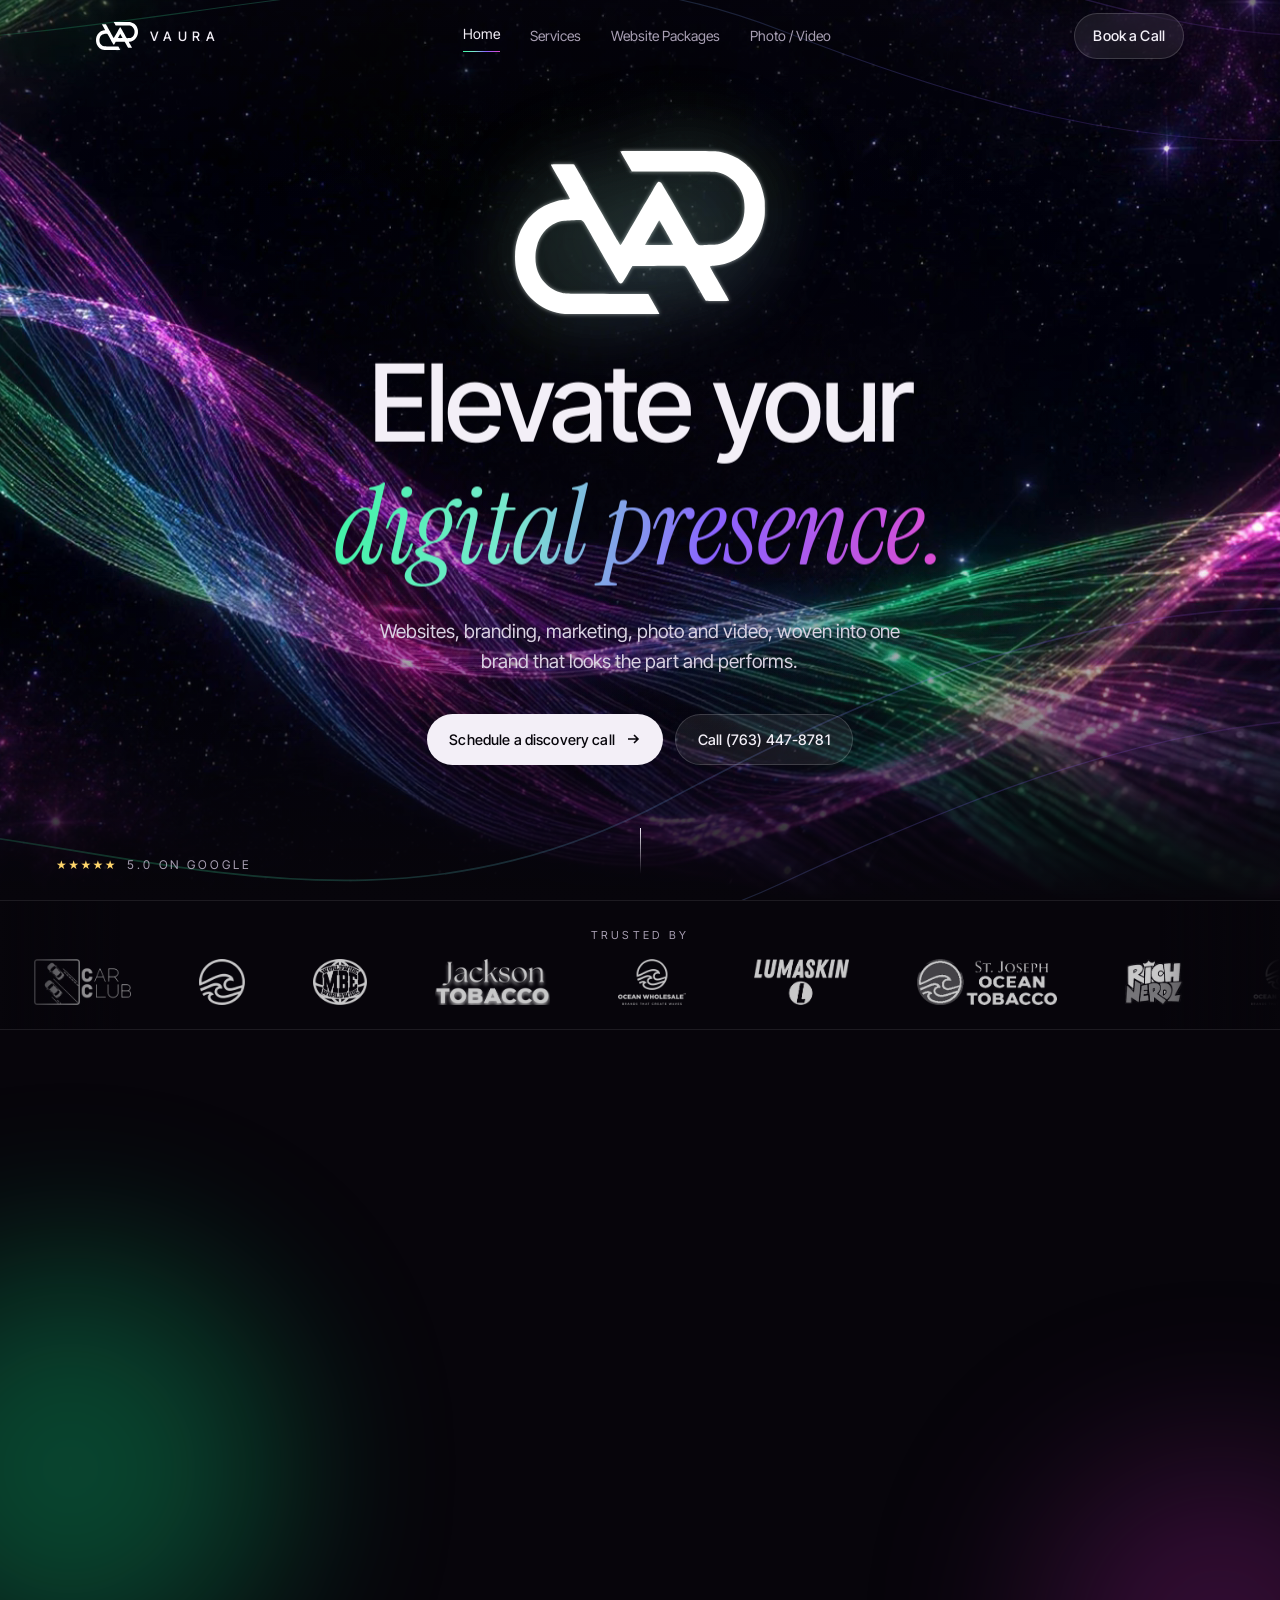
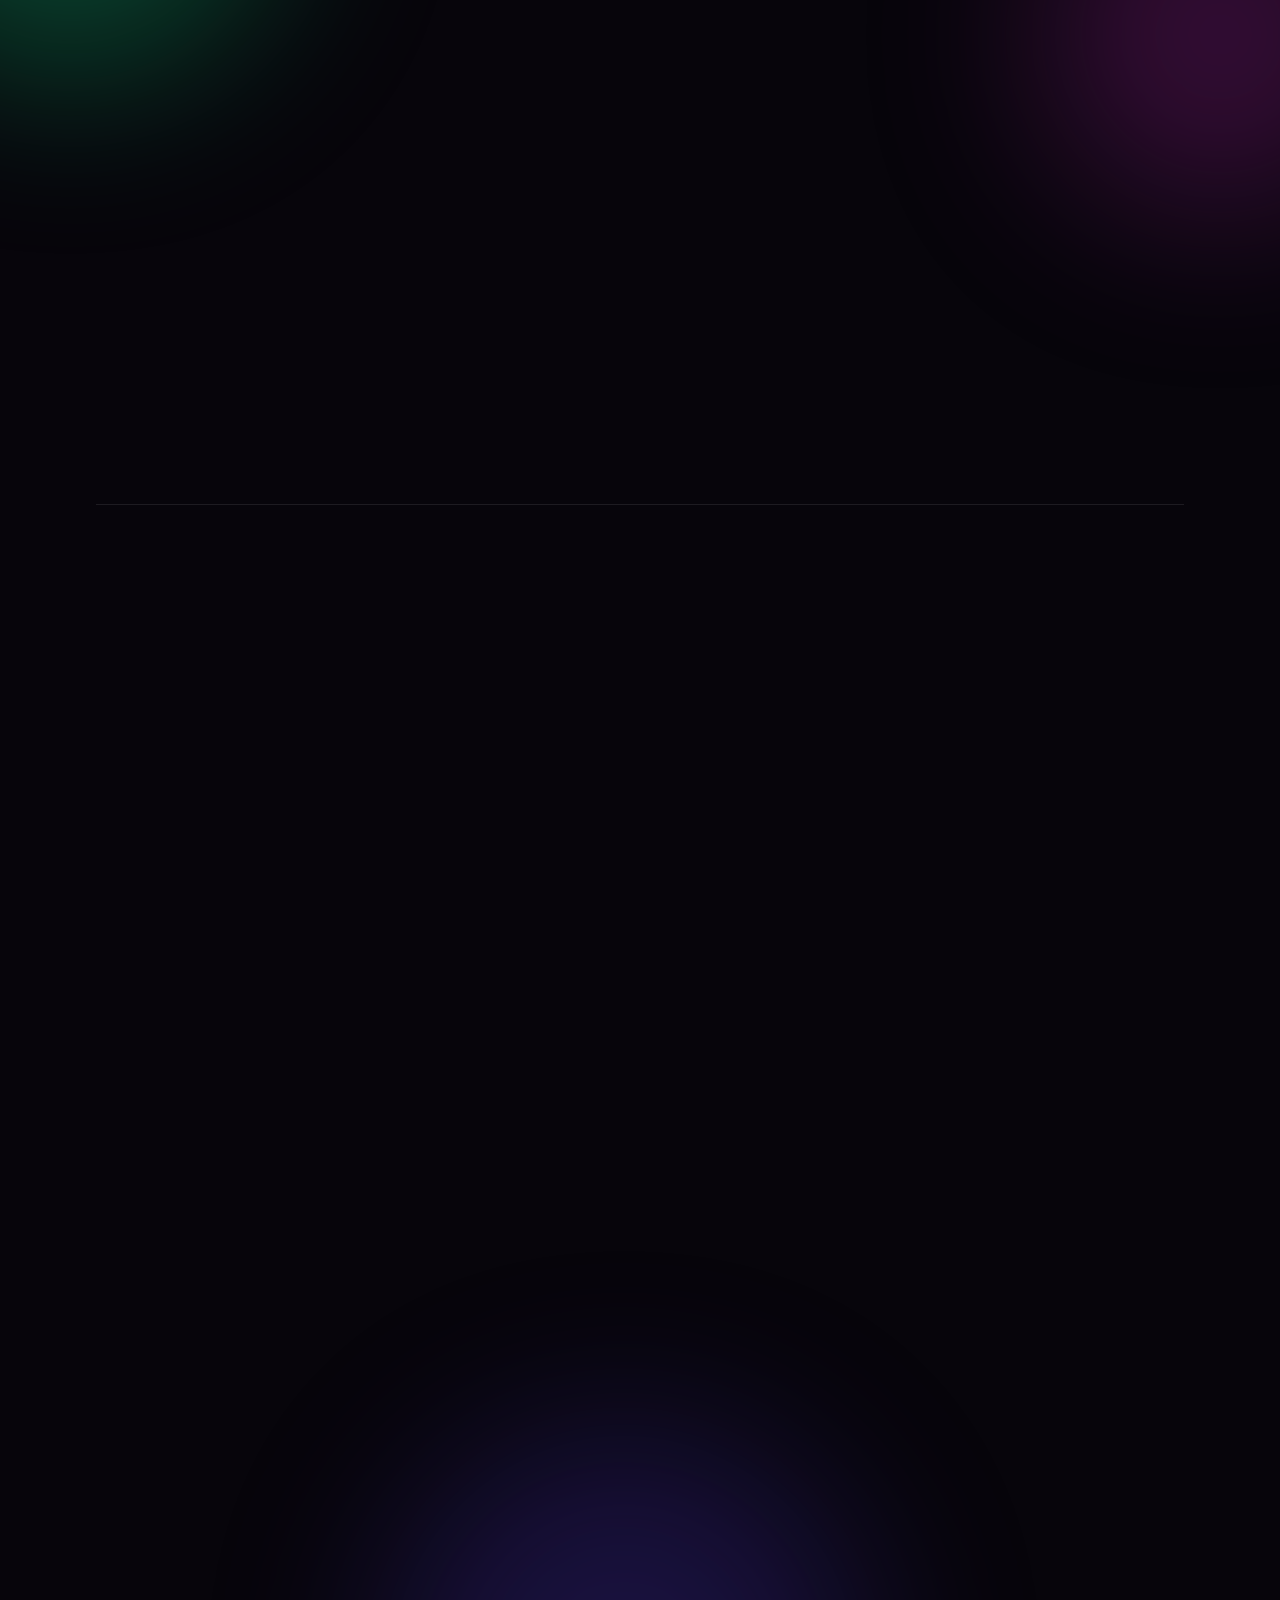
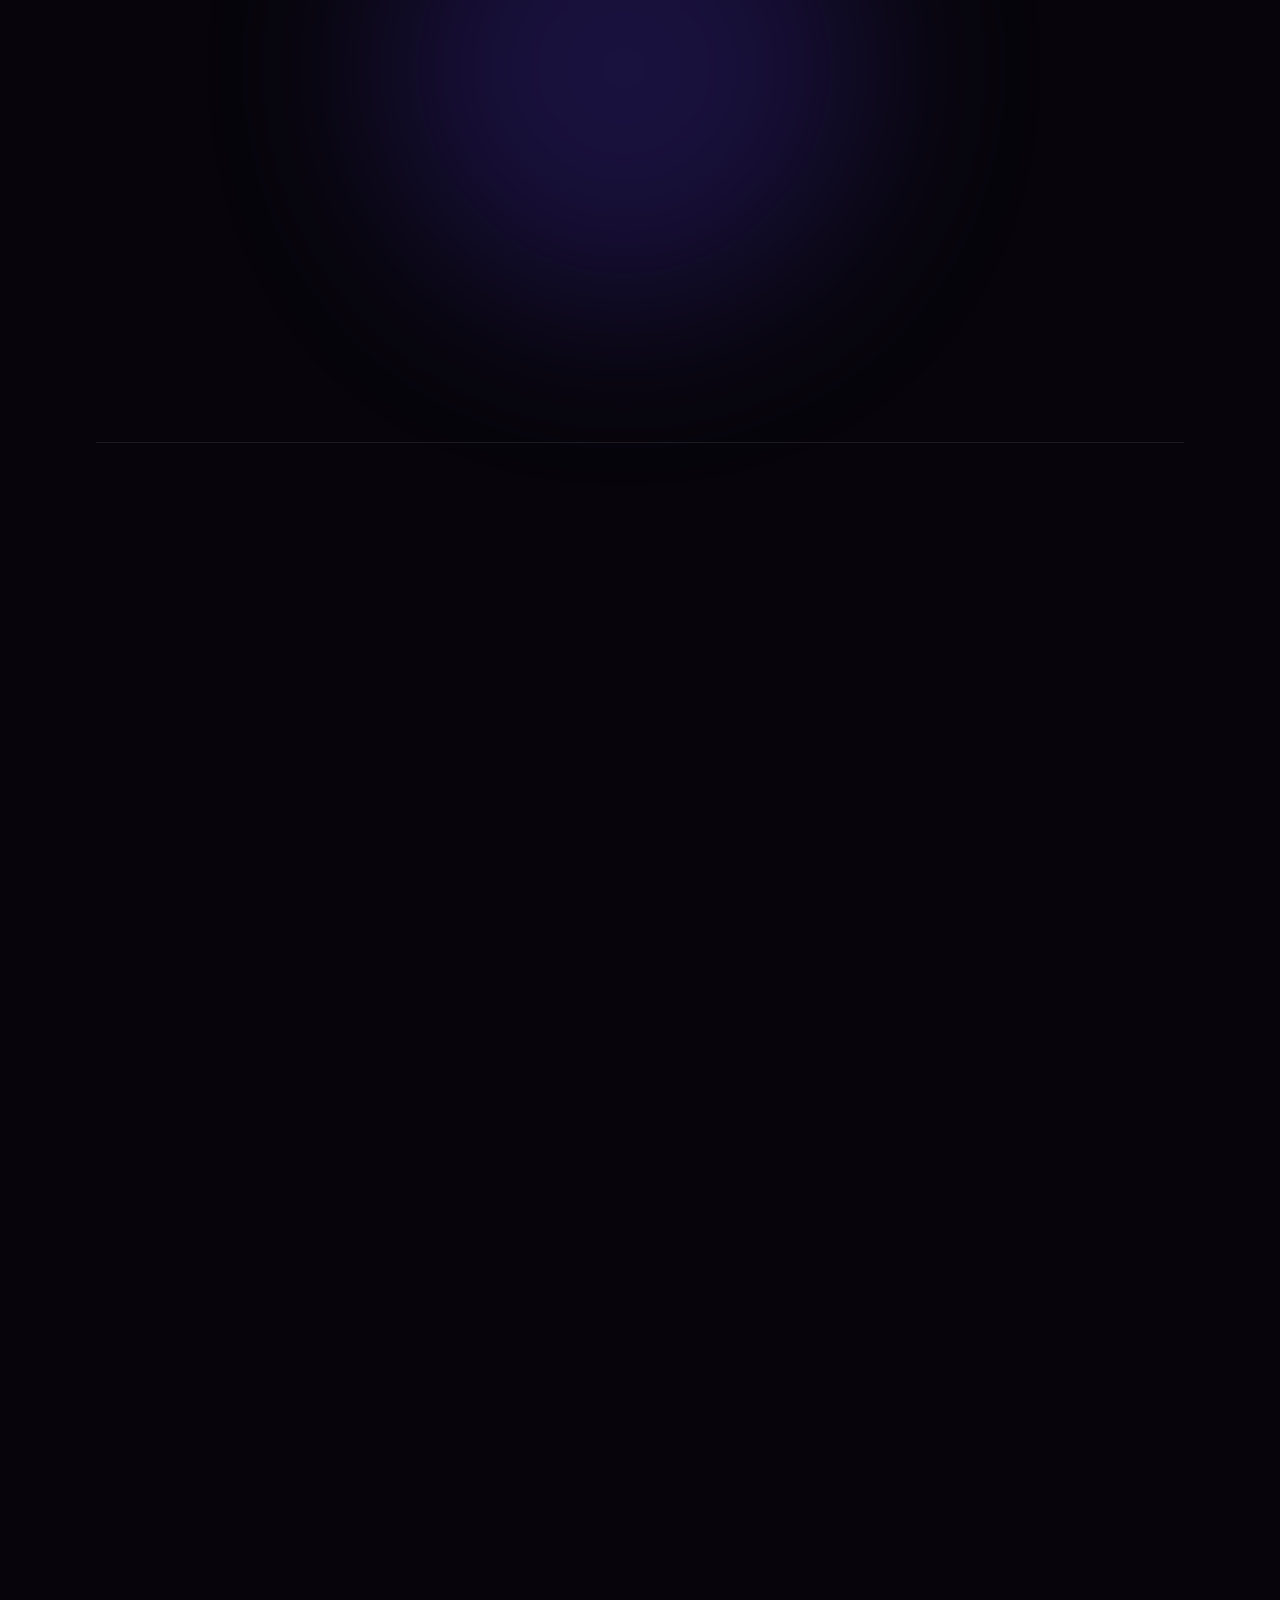
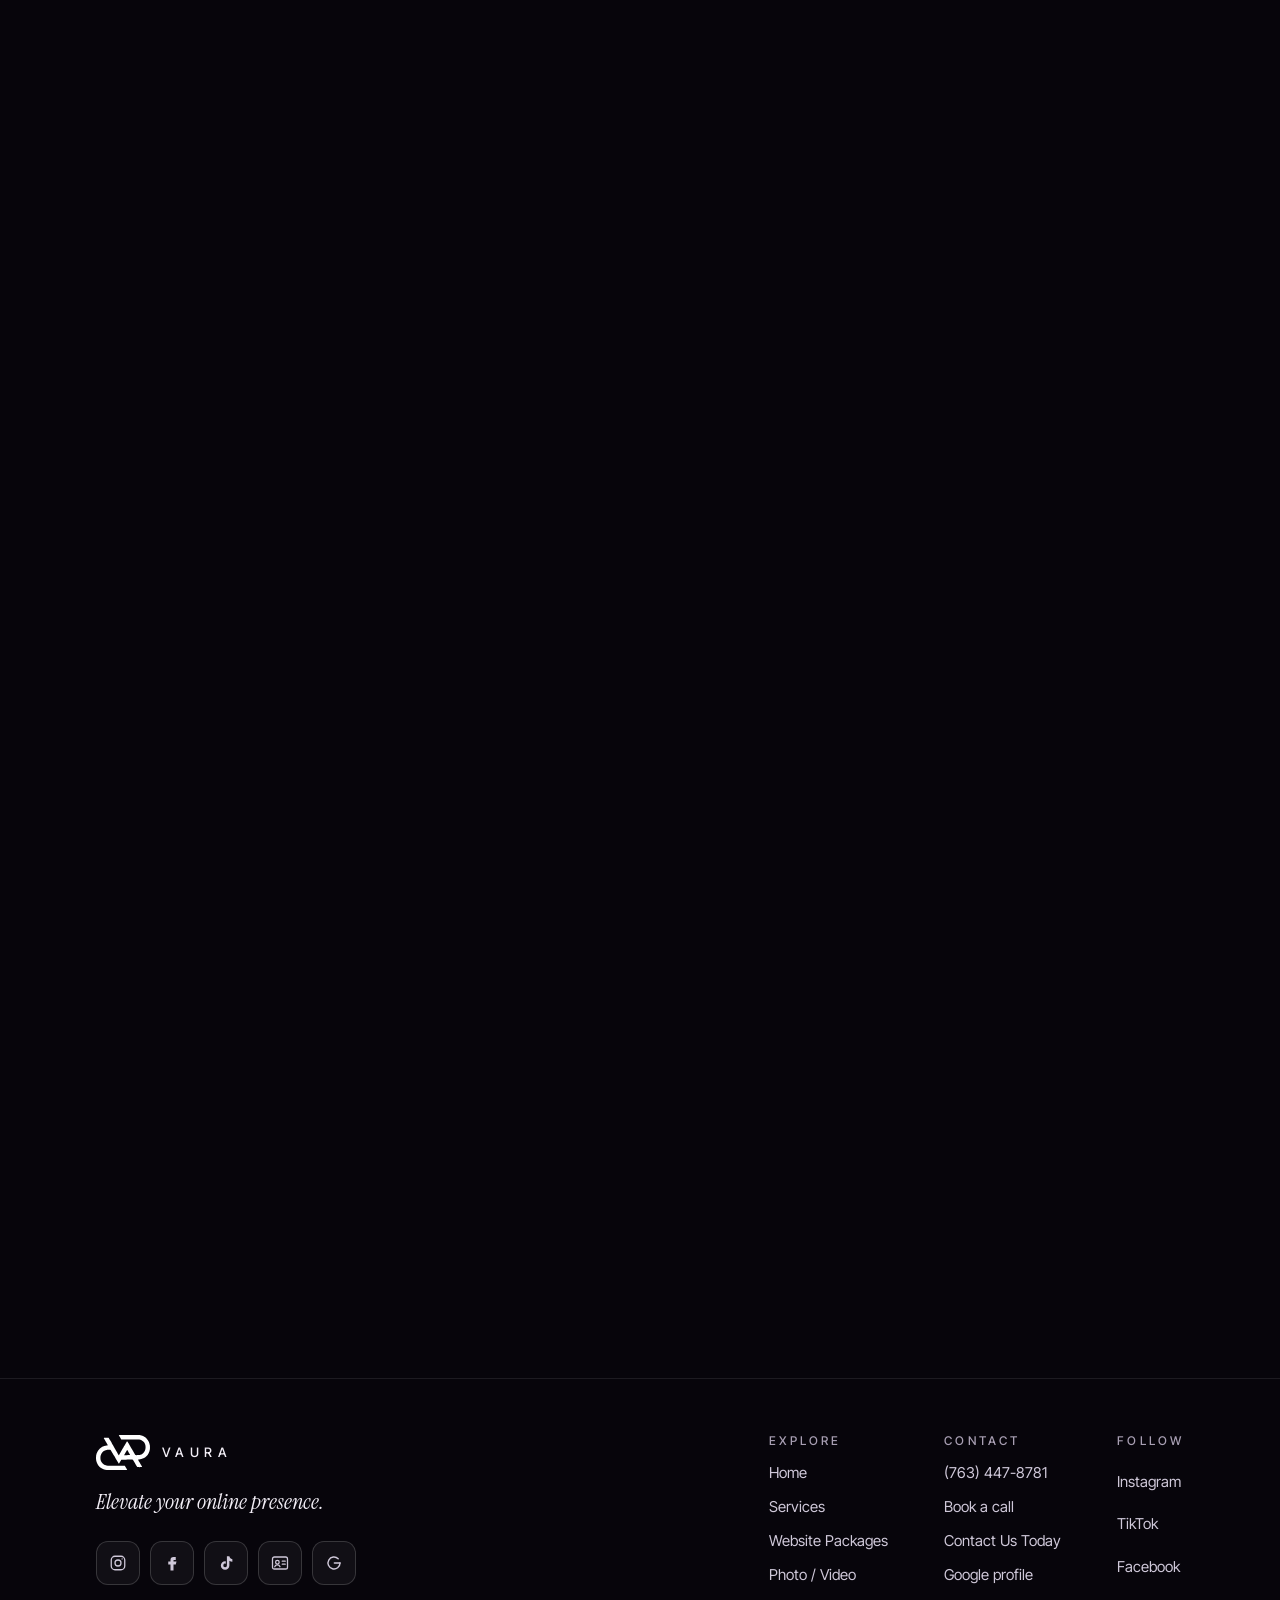
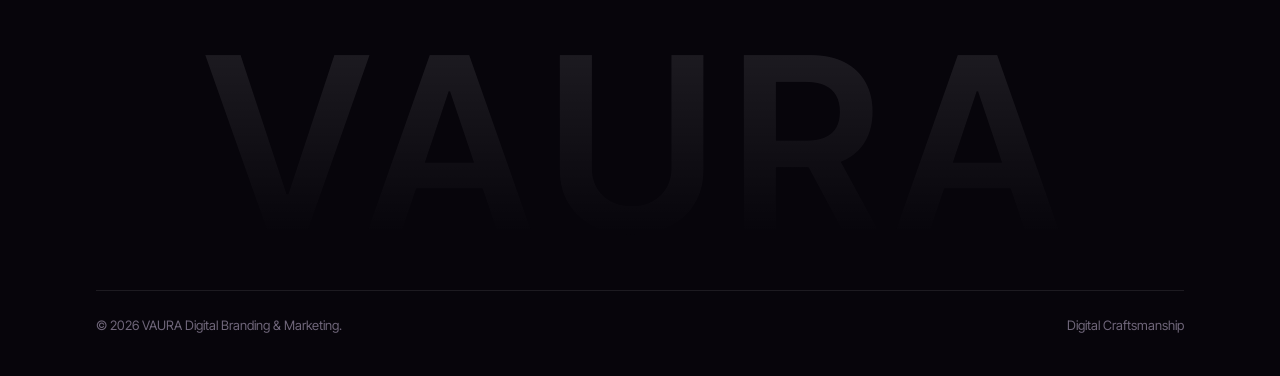
==== commit b0575307: "Launch new VAURA site: loom homepage, Services, Website Packages, Photo/Video - New pages replace th" ====
--- a/loom/index.html
+++ b/loom/index.html
@@ -1,304 +1,4 @@
 <!doctype html>
-<html lang="en">
-<head>
-<meta charset="utf-8">
-<meta name="viewport" content="width=device-width, initial-scale=1, viewport-fit=cover">
-<title>VAURA | Branding &amp; Marketing Agency · Websites, Branding, Photo &amp; Video</title>
-<meta name="description" content="VAURA is a branding and marketing agency crafting premium websites, brand identities, social media marketing, photo and video. Rated 5.0 on Google. Book a discovery call.">
-<link rel="canonical" href="https://vauraagency.com/">
-<meta name="robots" content="noindex, follow">
-<meta name="theme-color" content="#07050b">
-<meta name="color-scheme" content="dark">
-<link rel="icon" href="favicon.svg" type="image/svg+xml">
-<link rel="apple-touch-icon" href="assets/apple-touch-icon.png">
-<meta property="og:type" content="website">
-<meta property="og:site_name" content="VAURA">
-<meta property="og:title" content="VAURA | Digital Craftsmanship">
-<meta property="og:description" content="Websites, branding, marketing, photo and video, woven into one brand. Rated 5.0 on Google.">
-<meta property="og:url" content="https://vauraagency.com/">
-<meta property="og:image" content="https://vauraagency.com/assets/og.jpg">
-<meta property="og:image:width" content="1200">
-<meta property="og:image:height" content="630">
-<meta name="twitter:card" content="summary_large_image">
-<meta name="twitter:title" content="VAURA | Digital Craftsmanship">
-<meta name="twitter:description" content="Websites, branding, marketing, photo and video, woven into one brand. Rated 5.0 on Google.">
-<meta name="twitter:image" content="https://vauraagency.com/assets/og.jpg">
-<script>document.documentElement.classList.add('js')</script>
-<link rel="preload" as="image" href="assets/poster.webp" fetchpriority="high">
-<link rel="preload" as="font" type="font/woff2" href="fonts/inter-tight-latin-500-normal.woff2" crossorigin>
-<link rel="preload" as="font" type="font/woff2" href="fonts/instrument-serif-latin-400-italic.woff2" crossorigin>
-<link rel="stylesheet" href="site.css">
-<script type="application/ld+json">
-{
-  "@context": "https://schema.org",
-  "@type": "ProfessionalService",
-  "name": "VAURA | Branding & Marketing Agency",
-  "alternateName": "VAURA Digital Craftsmanship",
-  "url": "https://vauraagency.com/",
-  "image": "https://vauraagency.com/assets/og.jpg",
-  "logo": "https://vauraagency.com/assets/mark.svg",
-  "telephone": "+1-763-447-8781",
-  "description": "Branding and marketing agency: website development, branding and rebranding, social media marketing, photo and video, and consulting.",
-  "aggregateRating": { "@type": "AggregateRating", "ratingValue": "5.0", "reviewCount": "7" },
-  "sameAs": [
-    "https://www.instagram.com/vaura.agency",
-    "https://www.facebook.com/vaura.agency",
-    "https://www.tiktok.com/@vaura.agency"
-  ],
-  "hasOfferCatalog": {
-    "@type": "OfferCatalog",
-    "name": "Services",
-    "itemListElement": [
-      {"@type":"Offer","itemOffered":{"@type":"Service","name":"Website Development"}},
-      {"@type":"Offer","itemOffered":{"@type":"Service","name":"Branding & Rebranding"}},
-      {"@type":"Offer","itemOffered":{"@type":"Service","name":"Social Media Marketing"}},
-      {"@type":"Offer","itemOffered":{"@type":"Service","name":"Photo & Video"}},
-      {"@type":"Offer","itemOffered":{"@type":"Service","name":"Consulting (AI, Social Media, Branding, Strategy)"}}
-    ]
-  }
-}
-</script>
-</head>
-<body>
-<a class="skip" href="#main">Skip to content</a>
-<svg width="0" height="0" style="position:absolute" aria-hidden="true" focusable="false"><defs><linearGradient id="wv" x1="0" y1="0" x2="1" y2="1"><stop offset="0" stop-color="#3df5a4"/><stop offset=".55" stop-color="#8a63ff"/><stop offset="1" stop-color="#e04bd0"/></linearGradient></defs></svg>
-<header class="nav" id="nav">
-  <div class="wrap">
-    <a class="brand" href="index.html" aria-label="VAURA home">
-      <img src="assets/mark.svg" width="42" height="27" alt="">
-      <span>VAURA</span>
-    </a>
-    <nav aria-label="Primary">
-      <ul>
-        <li><a href="index.html" aria-current="page">Home</a></li><li><a href="services.html">Services</a></li><li><a href="packages.html">Website Packages</a></li><li><a href="photovideo.html">Photo / Video</a></li>
-      </ul>
-    </nav>
-    <a class="btn btn-glass" href="https://popl.co/card/7kmqlK11/4/preview?showappcta=false" target="_blank" rel="noopener">Book a Call</a>
-    <button class="menu-btn" id="menu-toggle" type="button" aria-label="Toggle menu" aria-expanded="false" aria-controls="mobile-menu">
-      <svg class="bars" viewBox="0 0 18 18" fill="none" stroke="currentColor" stroke-width="1.6" stroke-linecap="round" aria-hidden="true"><path d="M2 5h14M2 9h14M2 13h14"/></svg>
-      <svg class="x" viewBox="0 0 18 18" fill="none" stroke="currentColor" stroke-width="1.6" stroke-linecap="round" aria-hidden="true"><path d="M4 4l10 10M14 4 4 14"/></svg>
-    </button>
-  </div>
-  <div id="mobile-menu">
-    <a href="index.html" aria-current="page">Home</a><a href="services.html">Services</a><a href="packages.html">Website Packages</a><a href="photovideo.html">Photo / Video</a>
-    <a class="btn btn-solid" href="https://popl.co/card/7kmqlK11/4/preview?showappcta=false" target="_blank" rel="noopener">Book a Call</a>
-  </div>
-</header>
-<main id="main">
-<section class="hero" id="top" aria-label="Introduction">
-  <div class="layer layer-back" data-depth="0.38">
-    <div class="poster" aria-hidden="true"></div>
-    <video id="heroVideo" muted loop playsinline preload="none" poster="assets/poster.webp"
-      data-base="assets/hero" aria-hidden="true" tabindex="-1"></video>
-  </div>
-
-  <div class="layer layer-front" data-depth="-0.22" aria-hidden="true">
-    <svg viewBox="0 0 1600 900" preserveAspectRatio="xMidYMid slice"><defs><linearGradient id="tg" x1="0" x2="1"><stop offset="0" stop-color="#3df5a4" stop-opacity="0"/><stop offset=".3" stop-color="#3df5a4"/><stop offset=".65" stop-color="#8a63ff"/><stop offset="1" stop-color="#e04bd0" stop-opacity="0"/></linearGradient><filter id="glow" x="-20%" y="-20%" width="140%" height="140%"><feGaussianBlur stdDeviation="3"/></filter></defs><path class="base" stroke="url(#tg)" stroke-width="1.2" d="M-50 760 C 300 620, 520 860, 820 700 S 1300 520, 1660 640"/><path class="pulse" filter="url(#glow)" stroke="#e9fff6" stroke-width="3.6" d="M-50 760 C 300 620, 520 860, 820 700 S 1300 520, 1660 640" style="animation-duration:14s"/><path class="pulse core" stroke="#fff" stroke-width="1.2" d="M-50 760 C 300 620, 520 860, 820 700 S 1300 520, 1660 640" style="animation-duration:14s"/><path class="base" stroke="url(#tg)" stroke-width="0.9" d="M-50 820 C 260 700, 600 900, 900 760 S 1360 600, 1660 720"/><path class="pulse" filter="url(#glow)" stroke="#e9fff6" stroke-width="2.7" d="M-50 820 C 260 700, 600 900, 900 760 S 1360 600, 1660 720" style="animation-duration:19s;animation-direction:reverse"/><path class="pulse core" stroke="#fff" stroke-width="0.9" d="M-50 820 C 260 700, 600 900, 900 760 S 1360 600, 1660 720" style="animation-duration:19s;animation-direction:reverse"/><path class="base" stroke="url(#tg)" stroke-width="0.8" d="M-50 120 C 340 240, 620 40, 900 150 S 1350 260, 1660 120"/><path class="pulse" filter="url(#glow)" stroke="#e9fff6" stroke-width="2.4" d="M-50 120 C 340 240, 620 40, 900 150 S 1350 260, 1660 120" style="animation-duration:23s"/><path class="pulse core" stroke="#fff" stroke-width="0.8" d="M-50 120 C 340 240, 620 40, 900 150 S 1350 260, 1660 120" style="animation-duration:23s"/><path class="base" stroke="url(#tg)" stroke-width="1" d="M-50 60 C 300 180, 700 -20, 1000 90 S 1400 160, 1660 40"/><path class="pulse" filter="url(#glow)" stroke="#e9fff6" stroke-width="3.0" d="M-50 60 C 300 180, 700 -20, 1000 90 S 1400 160, 1660 40" style="animation-duration:17s;animation-direction:reverse"/><path class="pulse core" stroke="#fff" stroke-width="1.0" d="M-50 60 C 300 180, 700 -20, 1000 90 S 1400 160, 1660 40" style="animation-duration:17s;animation-direction:reverse"/></svg>
-  </div>
-
-  <div class="layer layer-mid" data-depth="0.16" data-fade>
-    <div class="hero-inner">
-      <svg class="mark" viewBox="0 0 1055 689" role="img" aria-label="VAURA monogram"><path fill-rule="evenodd" d="M210.5 687.9C121.6 680.4 45.3 622.3 15.7 539.5C4.4 507.9 0.2 482.1 0.1 445.5C0.1 413.1 4.2 387.7 13.9 359.5C39.8 284.9 99.5 230.7 177.5 211.0C189.1 208.1 194.7 207.3 219.0 205.0C225.8 204.3 231.0 203.4 231.8 202.6C233.1 201.3 217.1 172.6 158.8 71.8C154.4 64.2 151.1 57.6 151.5 57.0C152.2 55.8 247.8 55.6 249.7 56.8C250.5 57.3 278.7 105.7 292.3 130.0C293.3 131.9 297.1 138.6 300.7 144.8C304.2 151.0 307.5 157.4 308.0 159.1C308.5 160.8 315.2 173.0 322.9 186.3C341.6 218.8 417.7 351.4 432.0 376.7C438.3 387.9 444.0 397.0 444.7 397.0C446.4 397.0 449.5 392.0 472.5 352.0C490.0 321.5 510.7 285.8 525.0 261.5C527.6 257.1 535.5 243.6 542.5 231.5C549.5 219.4 556.6 207.6 558.2 205.4C559.8 203.1 569.8 186.2 580.4 167.9C601.4 131.6 603.1 129.3 610.0 130.4C612.0 130.7 614.7 132.3 616.7 134.2C618.4 136.0 634.2 162.2 651.6 192.5C693.4 265.1 731.1 330.8 748.3 361.0C755.9 374.5 763.7 387.4 765.6 389.6C767.4 391.9 771.1 394.8 773.7 396.0C778.2 398.1 779.3 398.2 792.5 397.6C800.2 397.2 815.7 396.5 827.0 396.0C838.3 395.5 850.0 394.7 853.0 394.1C866.3 391.7 873.5 389.6 882.7 385.4C884.4 384.6 886.1 384.0 886.4 384.0C886.7 384.0 890.8 381.7 895.6 379.0C931.4 358.4 957.9 319.3 965.6 275.5C969.5 253.6 969.7 229.7 966.0 206.5C961.9 180.6 948.4 153.6 929.4 133.2C905.9 107.9 876.0 92.2 843.0 88.0C838.5 87.4 767.3 87.0 664.3 87.0L493.1 87.0L469.4 45.4C456.4 22.5 445.5 2.9 445.3 1.9C444.8 -0.0 447.6 -0.0 644.6 0.3C859.7 0.6 849.2 0.4 873.0 5.6C904.3 12.4 936.6 26.8 961.0 44.9C972.2 53.2 973.4 54.4 987.0 68.0C1021.9 102.8 1041.9 143.2 1052.2 199.5C1054.1 210.1 1054.4 215.1 1054.4 242.0C1054.4 269.3 1054.2 273.8 1052.2 285.2C1042.2 341.6 1021.0 383.4 984.4 419.1C965.3 437.6 949.8 448.7 927.0 460.1C897.9 474.6 870.4 482.1 839.6 484.1C829.4 484.7 824.1 485.5 823.2 486.4C822.0 487.5 826.8 496.4 853.1 542.1C900.1 623.9 904.0 630.8 904.0 631.9C904.0 633.2 807.2 633.5 805.4 632.2C804.4 631.5 777.6 585.4 742.4 523.5C733.7 508.1 725.2 494.0 723.6 492.2C722.0 490.4 718.8 487.9 716.6 486.7C711.8 484.2 721.1 484.4 585.5 484.8L495.5 485.0L488.6 497.3C468.1 533.6 457.1 551.9 453.8 555.2C448.5 560.5 443.9 560.5 438.7 555.2C435.6 552.0 391.5 476.6 351.5 406.0C328.4 365.1 295.7 308.5 292.2 303.1C288.1 297.0 282.3 292.3 277.4 291.4C272.6 290.5 222.7 292.7 208.0 294.5C193.4 296.2 184.4 298.5 174.0 302.9C132.6 320.6 102.7 357.6 91.6 404.9C87.7 421.6 87.0 427.0 86.4 442.8C84.6 488.3 98.1 527.0 126.0 556.3C148.2 579.7 170.3 592.5 200.5 599.4C214.2 602.5 237.3 603.0 400.0 603.0L562.5 603.0L585.9 644.1C598.7 666.7 609.5 686.1 609.7 687.1C610.2 689.0 606.3 689.0 415.4 688.9C308.2 688.8 216.0 688.3 210.5 687.9ZM668.0 396.0C668.0 395.0 616.8 305.4 611.3 296.6C608.3 292.0 609.7 290.4 596.3 313.6C559.1 378.3 549.3 395.6 549.7 396.2C550.4 397.4 668.0 397.2 668.0 396.0Z"/></svg>
-      <h1>
-        <span class="line"><span>Elevate your</span></span>
-        <span class="line"><span><em class="s grad">digital presence.</em></span></span>
-      </h1>
-      <p class="lede">Websites, branding, marketing, photo and video, woven into one brand that looks the part and performs.</p>
-      <div class="ctas">
-        <a class="btn btn-solid" href="https://calendly.com/vaura/general-discovery" target="_blank" rel="noopener">Schedule a discovery call
-          <svg viewBox="0 0 16 16" fill="none" stroke="currentColor" stroke-width="1.6" aria-hidden="true"><path d="M3 8h10M9 4l4 4-4 4"/></svg></a>
-        <a class="btn btn-glass" href="tel:+17634478781">Call (763) 447-8781</a>
-      </div>
-    </div>
-  </div>
-
-  <div class="hero-meta">
-    <a class="rating-chip" href="#reviews"><span class="stars" aria-hidden="true">★★★★★</span> 5.0 on Google</a>
-    <div class="scrollcue" aria-hidden="true"></div>
-    <button class="vtoggle" id="vtoggle" type="button" aria-label="Pause background video" aria-pressed="false">
-      <svg id="vicon" viewBox="0 0 14 14" fill="currentColor" aria-hidden="true"><rect x="2" y="1" width="3.5" height="12" rx="1"/><rect x="8.5" y="1" width="3.5" height="12" rx="1"/></svg>
-    </button>
-  </div>
-</section>
-
-<div class="partners" aria-label="Brands we've worked with">
-  <span class="label">Trusted by</span>
-  <div class="track">
-    <img src="assets/partners/ccr.webp" alt="Car Club" width="232" height="110" loading="lazy" decoding="async"><img src="assets/partners/ocean-wholesale.webp" alt="Ocean Wholesale" width="110" height="110" loading="lazy" decoding="async"><img src="assets/partners/mbe.webp" alt="MBE Worldwide" width="129" height="110" loading="lazy" decoding="async"><img src="assets/partners/jt.webp" alt="Jackson Tobacco" width="275" height="110" loading="lazy" decoding="async"><img src="assets/partners/ow.webp" alt="Ocean Wholesale" width="162" height="110" loading="lazy" decoding="async"><img src="assets/partners/lumaskin.webp" alt="Lumaskin" width="229" height="110" loading="lazy" decoding="async"><img src="assets/partners/stj.webp" alt="St. Joseph Ocean Tobacco" width="333" height="110" loading="lazy" decoding="async"><img src="assets/partners/rich-nerdz.webp" alt="Rich Nerdz" width="139" height="110" loading="lazy" decoding="async"><img src="assets/partners/ot.webp" alt="Ocean Tobacco" width="146" height="110" loading="lazy" decoding="async"><img src="assets/partners/pure-mechanical.webp" alt="Pure Mechanical" width="152" height="110" loading="lazy" decoding="async"><img src="assets/partners/vox.webp" alt="Vox" width="138" height="110" loading="lazy" decoding="async"><img src="assets/partners/matrix-medical.webp" alt="Matrix Medical" width="251" height="110" loading="lazy" decoding="async"><img src="assets/partners/mow-bros.webp" alt="Mow Bros" width="150" height="110" loading="lazy" decoding="async">
-    <span class="dup" aria-hidden="true"><img src="assets/partners/ccr.webp" alt="" width="232" height="110" loading="lazy" decoding="async"><img src="assets/partners/ocean-wholesale.webp" alt="" width="110" height="110" loading="lazy" decoding="async"><img src="assets/partners/mbe.webp" alt="" width="129" height="110" loading="lazy" decoding="async"><img src="assets/partners/jt.webp" alt="" width="275" height="110" loading="lazy" decoding="async"><img src="assets/partners/ow.webp" alt="" width="162" height="110" loading="lazy" decoding="async"><img src="assets/partners/lumaskin.webp" alt="" width="229" height="110" loading="lazy" decoding="async"><img src="assets/partners/stj.webp" alt="" width="333" height="110" loading="lazy" decoding="async"><img src="assets/partners/rich-nerdz.webp" alt="" width="139" height="110" loading="lazy" decoding="async"><img src="assets/partners/ot.webp" alt="" width="146" height="110" loading="lazy" decoding="async"><img src="assets/partners/pure-mechanical.webp" alt="" width="152" height="110" loading="lazy" decoding="async"><img src="assets/partners/vox.webp" alt="" width="138" height="110" loading="lazy" decoding="async"><img src="assets/partners/matrix-medical.webp" alt="" width="251" height="110" loading="lazy" decoding="async"><img src="assets/partners/mow-bros.webp" alt="" width="150" height="110" loading="lazy" decoding="async"></span>
-  </div>
-</div>
-
-<section class="sec about" id="about">
-  <div class="orb g" data-depth="-0.12" style="width:420px;height:420px;left:-140px;top:12%"></div>
-  <div class="orb m" data-depth="0.1" style="width:360px;height:360px;right:-120px;bottom:0"></div>
-  <div class="wrap">
-    <div class="about-grid">
-      <div class="rv">
-        <span class="eyebrow">The studio</span>
-        <h2>Digital <em class="s grad">craftsmanship</em>, thread by thread.</h2>
-      </div>
-      <div class="rv">
-        <p>VAURA is a branding and marketing agency. We build the pieces most businesses buy separately, the <strong>website, the identity, the content and the campaigns</strong>, and weave them into one consistent brand.</p>
-        <p>Every project is designed from scratch, built to load fast, and made to be found. Clear process, honest timelines, and someone who picks up the phone.</p>
-      </div>
-    </div>
-    <div class="pillars rv">
-      <div class="pillar"><b>Strategy</b><span>Positioning, messaging and a plan before a single pixel.</span></div>
-      <div class="pillar"><b>Design</b><span>Identity systems and interfaces with a point of view.</span></div>
-      <div class="pillar"><b>Growth</b><span>SEO, social and paid campaigns that keep it moving.</span></div>
-    </div>
-  </div>
-</section>
-
-<section class="sec" id="services" style="padding-top:0">
-  <div class="wrap">
-    <div class="svc-head rv">
-      <div><span class="eyebrow">Services</span><h2 style="margin-top:22px">What we <em class="s grad">weave</em>.</h2></div>
-      <p>One partner across the whole brand, or a single service done properly. Start where you need to.</p>
-    </div>
-    <ul class="svc-list">
-      <li class="svc rv"><span class="n">01</span><h3>Website Development</h3><p>Bespoke, high-performance websites that convert.</p><span class="ar" aria-hidden="true"><svg viewBox="0 0 16 16" fill="none" stroke="currentColor" stroke-width="1.6"><path d="M3 8h10M9 4l4 4-4 4"/></svg></span></li>
-      <li class="svc rv"><span class="n">02</span><h3>Branding &amp; Rebranding</h3><p>Logos, visual systems, and full brand stories.</p><span class="ar" aria-hidden="true"><svg viewBox="0 0 16 16" fill="none" stroke="currentColor" stroke-width="1.6"><path d="M3 8h10M9 4l4 4-4 4"/></svg></span></li>
-      <li class="svc rv"><span class="n">03</span><h3>Social Media Marketing</h3><p>Strategic paid campaigns across platforms.</p><span class="ar" aria-hidden="true"><svg viewBox="0 0 16 16" fill="none" stroke="currentColor" stroke-width="1.6"><path d="M3 8h10M9 4l4 4-4 4"/></svg></span></li>
-      <li class="svc rv"><span class="n">04</span><h3>Photo &amp; Video</h3><p>Professional shoots, editing, and cinematic content.</p><span class="ar" aria-hidden="true"><svg viewBox="0 0 16 16" fill="none" stroke="currentColor" stroke-width="1.6"><path d="M3 8h10M9 4l4 4-4 4"/></svg></span></li>
-      <li class="svc rv"><span class="n">05</span><h3>Graphic Design</h3><p>Clothing graphics, ad creatives &amp; more.</p><span class="ar" aria-hidden="true"><svg viewBox="0 0 16 16" fill="none" stroke="currentColor" stroke-width="1.6"><path d="M3 8h10M9 4l4 4-4 4"/></svg></span></li>
-      <li class="svc rv"><span class="n">06</span><h3>Consulting &amp; SEO</h3><p>AI, social media, branding and strategy consulting, plus long-term SEO and site management.</p><span class="ar" aria-hidden="true"><svg viewBox="0 0 16 16" fill="none" stroke="currentColor" stroke-width="1.6"><path d="M3 8h10M9 4l4 4-4 4"/></svg></span></li>
-    </ul>
-  </div>
-</section>
-
-<section class="sec" id="packages" style="padding-top:0">
-  <div class="orb v" data-depth="0.14" style="width:480px;height:480px;left:30%;top:10%"></div>
-  <div class="wrap">
-    <div class="rv"><span class="eyebrow">Website packages</span><h2 style="margin-top:22px">Choose your <em class="s grad">level</em>.</h2></div>
-    <div class="pkgs snap" data-dots>
-      <article class="pkg rv">
-        <span class="tier">Entry level</span><h3>Landing Page</h3><div class="terms">One-time investment</div>
-        <ul><li>Single page design</li><li>Mobile responsive</li><li>Contact form</li><li>Basic SEO</li></ul>
-        <a class="btn btn-glass" href="https://calendly.com/vaura/general-discovery" target="_blank" rel="noopener">Get started</a>
-      </article>
-      <article class="pkg rv">
-        <span class="tier">Starter</span><h3>Starter</h3><div class="terms">One-time investment</div>
-        <ul><li>Up to 5 pages</li><li>Modern responsive design</li><li>Basic SEO</li><li>Contact forms</li></ul>
-        <a class="btn btn-glass" href="https://calendly.com/vaura/general-discovery" target="_blank" rel="noopener">View details</a>
-      </article>
-      <article class="pkg pop rv">
-        <span class="badge">POPULAR</span>
-        <span class="tier">Professional</span><h3>Professional</h3><div class="terms">One-time investment</div>
-        <ul><li>Up to 10 pages</li><li>Fully custom design</li><li>E-commerce up to 100 products</li><li>Advanced SEO + copywriting</li><li>60 days support</li></ul>
-        <a class="btn btn-solid" href="https://calendly.com/vaura/general-discovery" target="_blank" rel="noopener">Schedule call</a>
-      </article>
-      <article class="pkg rv">
-        <span class="tier">Enterprise</span><h3>Premium</h3><div class="terms">Custom scope</div>
-        <ul><li>20+ pages + animations</li><li>Bespoke experience</li><li>Full integrations</li><li>Priority support</li></ul>
-        <a class="btn btn-glass" href="https://calendly.com/vaura/general-discovery" target="_blank" rel="noopener">Let's talk</a>
-      </article>
-    </div>
-
-    <div class="photo">
-      <div class="rv">
-        <span class="eyebrow">Photo / Video</span>
-        <h3 style="margin-top:20px">Visuals that tell <em class="s grad">your story</em>.</h3>
-        <p>From product launches to corporate headshots to cinematic event coverage. Professional editing, multiple formats, commercial usage rights, and fast turnaround.</p>
-        <a class="btn btn-glass" style="margin-top:12px" href="photovideo.html">View all packages</a>
-      </div>
-      <ul class="rate rv">
-        <li><b>Portrait Sessions</b><span>Starting at $250</span></li>
-        <li><b>Product / E-commerce</b><span>Starting at $500</span></li>
-        <li><b>Video Production</b><span>Starting at $900</span></li>
-        <li><b>Half-Day Shoot</b><span>Starting at $1,500</span></li>
-      </ul>
-    </div>
-  </div>
-</section>
-
-<section class="sec" id="reviews" style="padding-top:0">
-  <div class="wrap">
-    <div class="rev-head rv">
-      <div><span class="eyebrow">Google reviews</span><h2 style="margin-top:22px">In their <em class="s grad">words</em>.</h2></div>
-      <div class="score">
-        <div class="big">5.0</div>
-        <div><span class="stars" aria-hidden="true">★★★★★</span><small>7 reviews, verified on Google</small>
-          <a href="https://g.page/r/CZaO4TNAzK-NEBM/review" target="_blank" rel="noopener" style="font-size:14px;color:var(--green)">Leave a review →</a></div>
-      </div>
-    </div>
-    <div class="reviews snap" data-dots>
-      <figure class="review feat rv">
-        <blockquote>"Benji did a great job on our Shopify site. The performance, accessibility and SEO are solid a year after launch, way better than my other WordPress sites ever performed. I highly recommend!"</blockquote>
-        <figcaption><span class="av" aria-hidden="true">TS</span><div><b>Tim Siegel</b><span>★★★★★ · Google</span></div></figcaption>
-      </figure>
-      <figure class="review rv">
-        <blockquote>"Great communication and made it easy to work with them!! I'm very pleased."</blockquote>
-        <figcaption><span class="av" aria-hidden="true">AE</span><div><b>Aiden Evans</b><span>★★★★★ · Google</span></div></figcaption>
-      </figure>
-      <figure class="review rv">
-        <blockquote>"Benji did our website and was great to work with! He brought professionalism and quality which in turn gave us a great product! I would recommend 100%!"</blockquote>
-        <figcaption><span class="av" aria-hidden="true">KT</span><div><b>Kelly Torp</b><span>★★★★★ · Google</span></div></figcaption>
-      </figure>
-      <figure class="review feat rv">
-        <blockquote>"I cannot recommend Vaura enough! From start to finish, their team delivered top-notch branding and marketing services that exceeded my expectations. Their ability to combine creativity with strategy is truly impressive."</blockquote>
-        <figcaption><span class="av" aria-hidden="true">JC</span><div><b>Jared Crawford-Akeredolu</b><span>★★★★★ · Google</span></div></figcaption>
-      </figure>
-      <figure class="review feat rv">
-        <blockquote>"Personally, I received more than exceptional service. Really transparent about the process and projections were accurate! I'm glad I reached out."</blockquote>
-        <figcaption><span class="av" aria-hidden="true">MR</span><div><b>Marjae Rouser</b><span>★★★★★ · Google</span></div></figcaption>
-      </figure>
-      <figure class="review rv">
-        <blockquote>"Great communication. Good work. Couldn't ask for more."</blockquote>
-        <figcaption><span class="av" aria-hidden="true">JS</span><div><b>Japnoor Singh</b><span>★★★★★ · Google</span></div></figcaption>
-      </figure>
-    </div>
-  </div>
-</section>
-
-<section class="sec contact" id="contact" style="padding-top:0">
-  <div class="wrap">
-    <div class="cta-card rv">
-      <div class="bg" data-depth="0.18" aria-hidden="true"></div>
-      <span class="eyebrow">Start a project</span>
-      <h2 style="margin-top:22px">Ready to create something <em class="s grad">exceptional?</em></h2>
-      <div class="cta-row">
-        <a class="btn btn-solid" href="https://calendly.com/vaura/general-discovery" target="_blank" rel="noopener">Schedule consultation
-          <svg viewBox="0 0 16 16" fill="none" stroke="currentColor" stroke-width="1.6" aria-hidden="true"><path d="M3 8h10M9 4l4 4-4 4"/></svg></a>
-        <a class="btn btn-glass" href="tel:+17634478781">Call (763) 447-8781</a>
-      </div>
-    </div>
-    <div class="info rv">
-      <div><h3>Call</h3><a href="tel:+17634478781">(763) 447-8781</a><div class="sub">Tap to call</div></div>
-      <div><h3>Book</h3><a href="https://calendly.com/vaura/general-discovery" target="_blank" rel="noopener">Discovery call</a><div class="sub">via Calendly</div></div>
-      <div><h3>Hours</h3><p>Closes 8 PM</p><a class="sub" href="https://g.page/r/CZaO4TNAzK-NEBM" target="_blank" rel="noopener">Full hours on Google →</a></div>
-      <div><h3>Social</h3><a href="https://www.instagram.com/vaura.agency" target="_blank" rel="noopener">@vaura.agency</a><div class="sub">Instagram · TikTok · Facebook</div></div>
-    </div>
-  </div>
-</section>
-</main>
-<footer>
-  <div class="wrap">
-    <div class="foot">
-      <div>
-        <a class="brand" href="index.html" aria-label="VAURA home"><img src="assets/mark.svg" width="54" height="35" alt=""><span>VAURA</span></a>
-        <p class="tagline">Elevate your online presence.</p>
-        <div class="socials"><a href="https://www.instagram.com/vaura.agency" target="_blank" rel="noopener" aria-label="Instagram"><svg viewBox="0 0 24 24" fill="none" stroke="currentColor" stroke-width="1.7"><rect x="3" y="3" width="18" height="18" rx="5"/><circle cx="12" cy="12" r="4"/><circle cx="17.5" cy="6.5" r=".9" fill="currentColor" stroke="none"/></svg></a><a href="https://www.facebook.com/vaura.agency" target="_blank" rel="noopener" aria-label="Facebook"><svg viewBox="0 0 24 24" fill="currentColor"><path d="M14 8h3V4h-3c-2.8 0-4 1.7-4 4v2H7v4h3v8h4v-8h3l1-4h-4V8.6c0-.4.2-.6.6-.6z"/></svg></a><a href="https://www.tiktok.com/@vaura.agency" target="_blank" rel="noopener" aria-label="TikTok"><svg viewBox="0 0 24 24" fill="currentColor"><path d="M16.5 3c.4 2.2 1.8 3.6 4 3.9v3.3a7.6 7.6 0 0 1-4-1.2v6.3a5.7 5.7 0 1 1-5.7-5.7l.9.1v3.4a2.4 2.4 0 1 0 1.5 2.2V3z"/></svg></a><a href="https://popl.co/card/7kmqlK11/4/preview?showappcta=false" target="_blank" rel="noopener" aria-label="Digital Business Card"><svg viewBox="0 0 24 24" fill="none" stroke="currentColor" stroke-width="1.7" stroke-linecap="round"><rect x="2" y="4" width="20" height="16" rx="2.5"/><circle cx="8.5" cy="11" r="2.4"/><path d="M5 17c.6-1.7 2-2.5 3.5-2.5S11.4 15.3 12 17"/><path d="M15 9.5h4M15 13.5h4"/></svg></a><a href="https://share.google/mV0X8NOunWxULwUeG" target="_blank" rel="noopener" aria-label="Google Reviews"><svg viewBox="0 0 24 24" fill="none" stroke="currentColor" stroke-width="1.9" stroke-linecap="round"><path d="M20 12a8 8 0 1 1-2.4-5.7"/><path d="M20 12h-7.5"/></svg></a></div>
-      </div>
-      <nav aria-label="Footer">
-        <div><h3>Explore</h3><a href="index.html">Home</a><a href="services.html">Services</a><a href="packages.html">Website Packages</a><a href="photovideo.html">Photo / Video</a></div>
-        <div><h3>Contact</h3><a href="tel:+17634478781">(763) 447-8781</a><a href="https://calendly.com/vaura/general-discovery" target="_blank" rel="noopener">Book a call</a><a href="https://popl.co/card/7kmqlK11/4/preview?showappcta=false" target="_blank" rel="noopener">Contact Us Today</a><a href="https://g.page/r/CZaO4TNAzK-NEBM" target="_blank" rel="noopener">Google profile</a></div>
-        <div><h3>Follow</h3><a href="https://www.instagram.com/vaura.agency" target="_blank" rel="noopener">Instagram</a><a href="https://www.tiktok.com/@vaura.agency" target="_blank" rel="noopener">TikTok</a><a href="https://www.facebook.com/vaura.agency" target="_blank" rel="noopener">Facebook</a></div>
-      </nav>
-    </div>
-    <div class="wordmark" aria-hidden="true">VAURA</div>
-    <div class="legal"><span>&copy; 2026 VAURA Digital Branding &amp; Marketing.</span><span>Digital Craftsmanship</span></div>
-  </div>
-</footer>
-
-<a class="floating-logo" href="https://popl.co/card/7kmqlK11/4/preview?showappcta=false" target="_blank" rel="noopener" aria-label="VAURA digital business card"><img src="assets/mark.svg" width="30" height="20" alt=""></a>
-
-<div class="callbar" id="callbar">
-  <a class="btn btn-glass cb-logo" href="https://popl.co/card/7kmqlK11/4/preview?showappcta=false" target="_blank" rel="noopener" aria-label="VAURA digital business card"><img src="assets/mark.svg" width="24" height="16" alt=""></a>
-  <a class="btn btn-glass" href="tel:+17634478781">Call</a>
-  <a class="btn btn-solid" href="https://calendly.com/vaura/general-discovery" target="_blank" rel="noopener">Book a call</a>
-</div>
-<script src="site.js"></script>
-</body>
-</html>
+<html lang="en"><head><meta charset="utf-8"><meta name="robots" content="noindex">
+<meta http-equiv="refresh" content="0; url=/"><link rel="canonical" href="https://vauraagency.com/">
+<title>VAURA</title></head><body><a href="/">VAURA</a></body></html>
